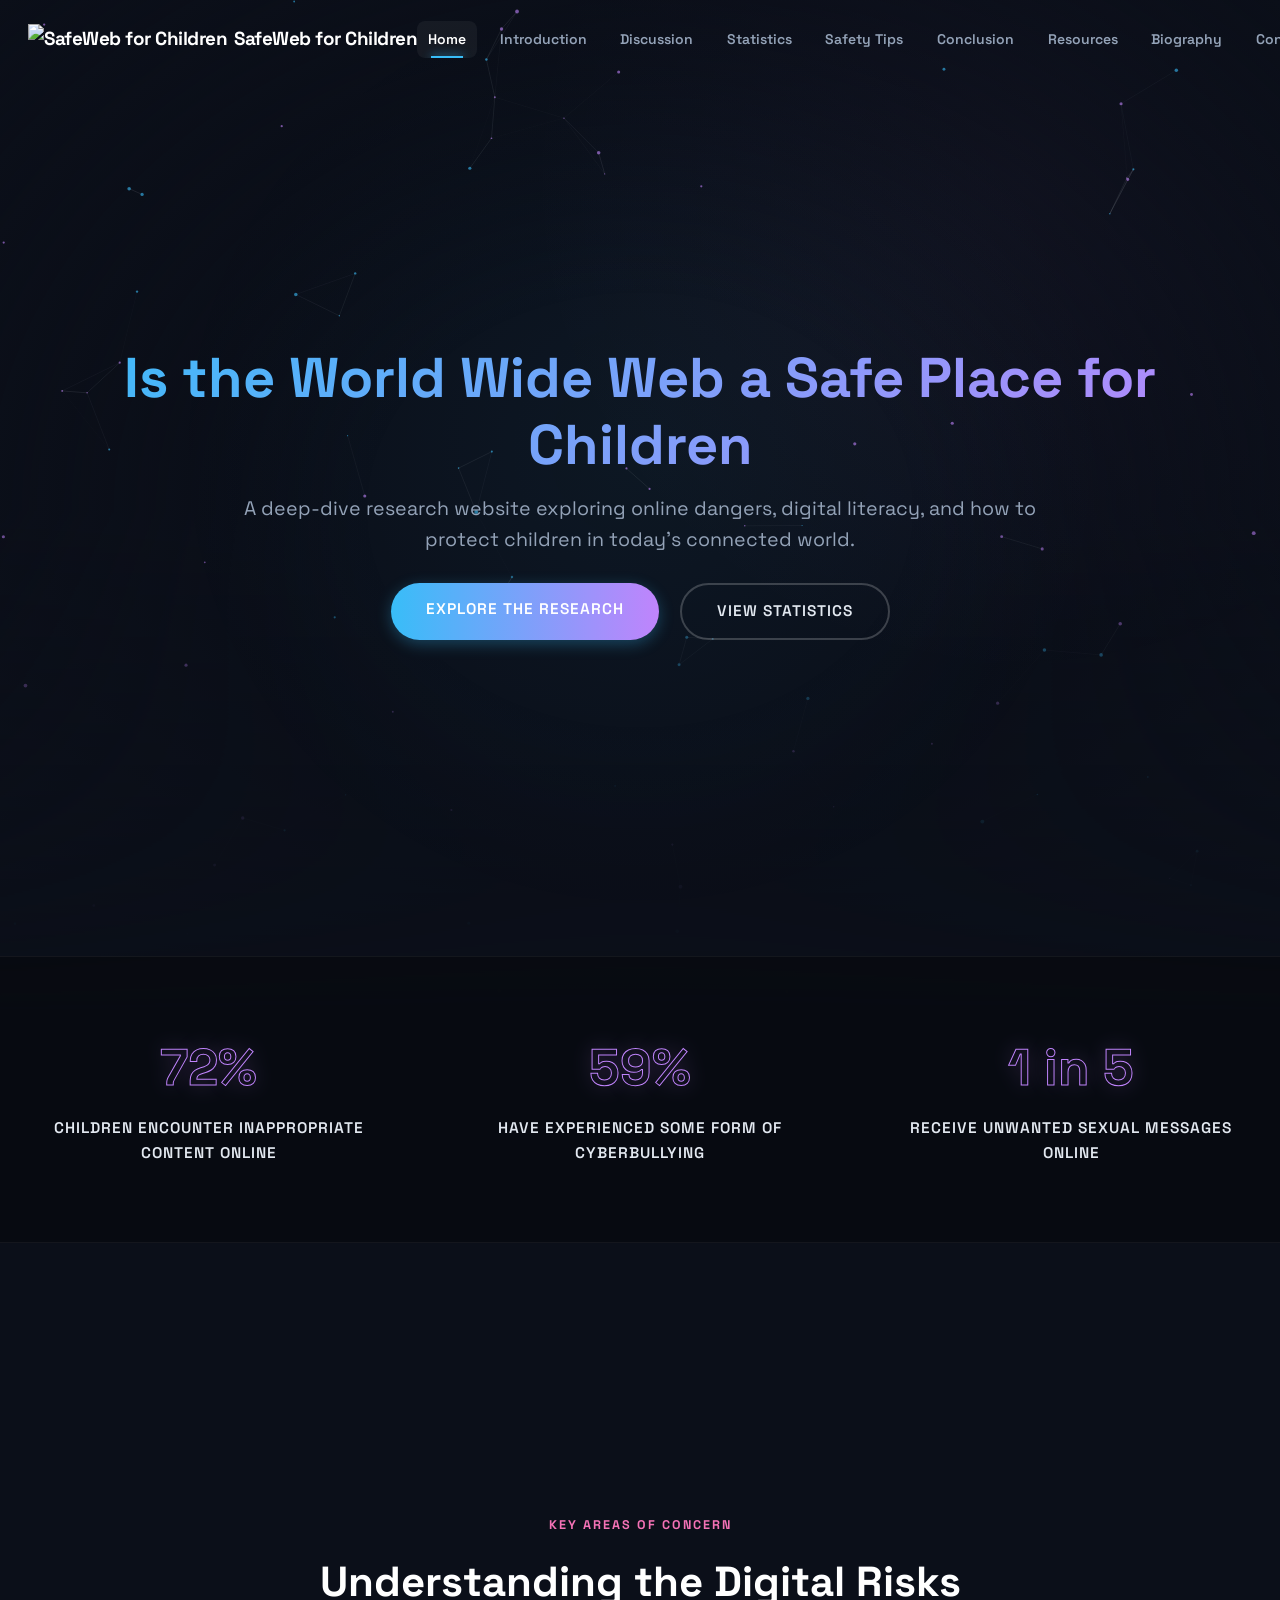
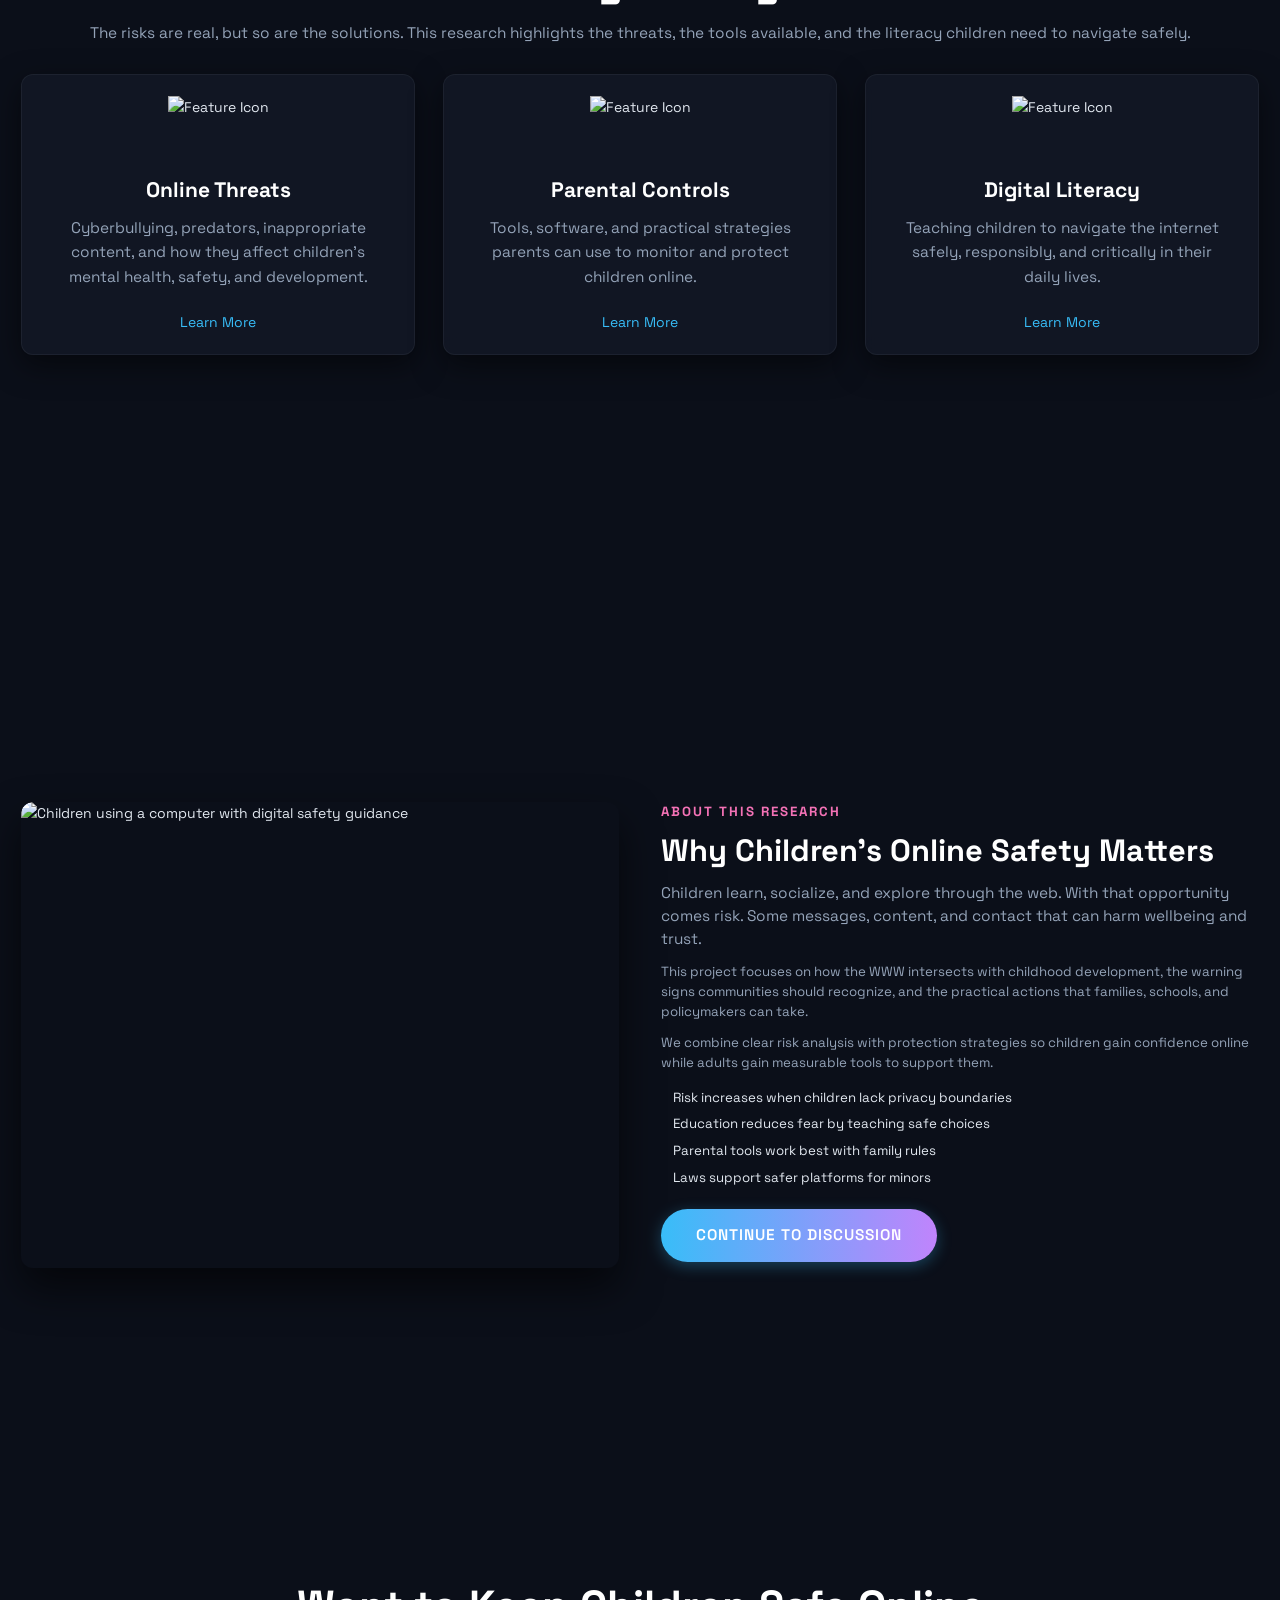
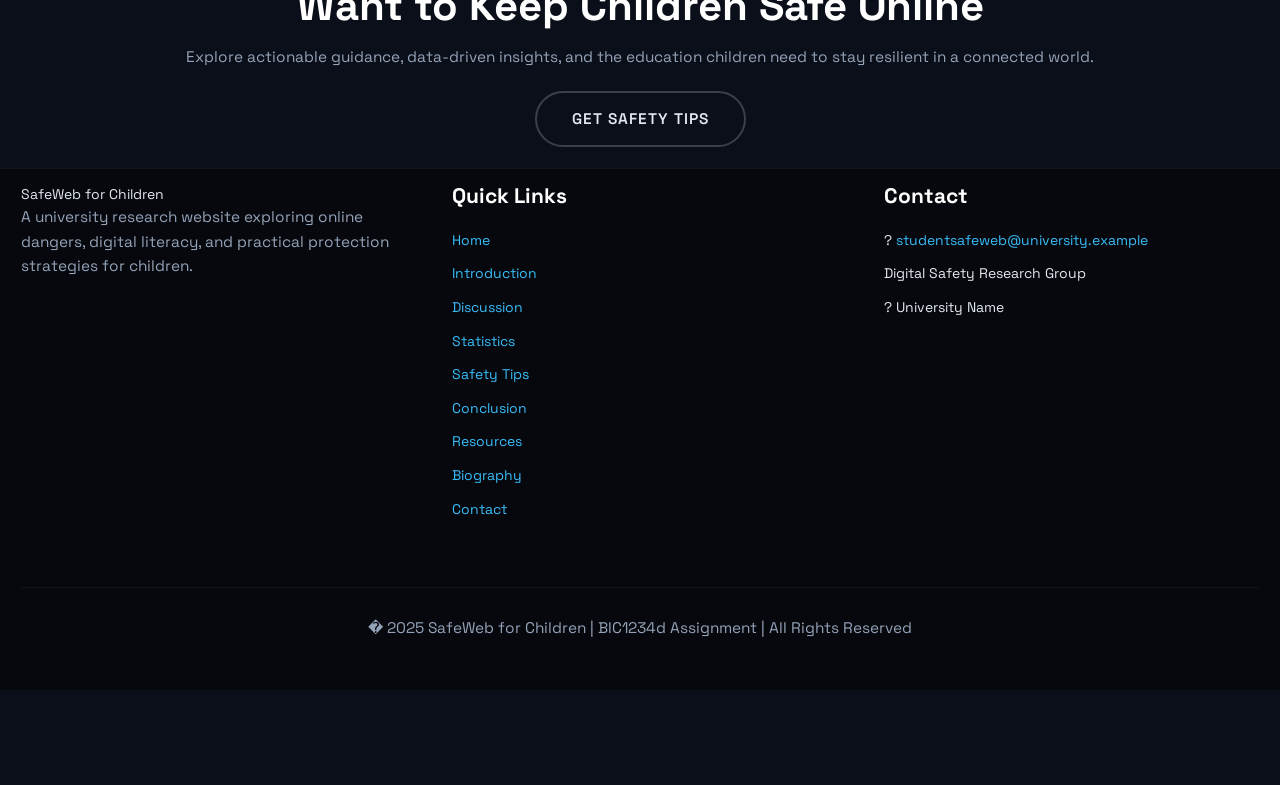
==== index.html @ 82e6d54b "SafeWeb for children progress" ====
<!doctype html>
<!-- SafeWeb for Children � Home -->
<html lang="en">
  <head>
    <meta charset="UTF-8" />
    <meta name="viewport" content="width=device-width, initial-scale=1.0" />
    <title>SafeWeb for Children | Is the WWW Safe for Children</title>
    <link rel="stylesheet" href="css/styles.css" />
  </head>
  <body>
    <!-- Header (shared across all pages) -->
    <header class="site-header">
      <div class="container header-inner">
        <a class="brand" href="index.html" aria-label="SafeWeb for Children home">
          <!-- PUT YOUR LOGOS HERE (Lines 15 and 16) -->
          <img class="logo-dark" src="images/pngs/Dark-mode-logo.png" alt="SafeWeb for Children" />
          <img class="logo-light" src="images/pngs/White-mode-logo.png" alt="SafeWeb for Children" />

          <span class="brand-text hide-for-logo">SafeWeb for Children</span>
        </a>

        <div class="nav-wrap">
          <input type="checkbox" id="nav-toggle" class="nav-toggle-input" />
          <label for="nav-toggle" class="nav-toggle-label" aria-label="Open navigation menu">
            <span class="hamburger" aria-hidden="true"></span>
          </label>

          <nav class="nav nav-menu" aria-label="Primary navigation">
            <a href="index.html" class="nav-link is-active">Home</a>
            <a href="introduction.html" class="nav-link">Introduction</a>
            <a href="discussion.html" class="nav-link">Discussion</a>
            <a href="statistics.html" class="nav-link">Statistics</a>
            <a href="safety-tips.html" class="nav-link">Safety Tips</a>
            <a href="conclusion.html" class="nav-link">Conclusion</a>
            <a href="resources.html" class="nav-link">Resources</a>
            <a href="biography.html" class="nav-link">Biography</a>
            <a href="contact.html" class="nav-link">Contact</a>
          </nav>
        </div>
      </div>
    </header>

    <main id="main" class="page-main page-main--no-pad" style="padding-top:0;">
      <!-- Hero -->
      <section class="hero scroll-page" aria-labelledby="hero-title">
        <div class="hero-shape" aria-hidden="true"></div>

        <div class="container hero-grid">
          <div class="hero-content">
            <h1 id="hero-title">Is the World Wide Web a Safe Place for Children</h1>
            <p class="hero-subtitle">
              A deep-dive research website exploring online dangers, digital literacy, and how to protect children in today's
              connected world.
            </p>

            <div class="hero-actions" role="group" aria-label="Primary actions">
              <a class="btn btn--primary btn--pulse" href="introduction.html">Explore the Research </a>
              <a class="btn btn--secondary" href="statistics.html">View Statistics</a>
            </div>
          </div>
        </div>
      </section>



      <!-- Stats Bar (Between 1 and 2) -->
        <div class="stats-bar" style="padding:5rem 0 4rem 0; margin: 4rem 0 3rem 0;" aria-label="Key online safety statistics">
        <div class="container">
          <div class="stats-row" style="gap: 4rem;">
            <div class="stat">
              <div class="stat-number">72%</div>
              <p class="stat-label">Children encounter inappropriate content online</p>
            </div>
            <div class="stat">
              <div class="stat-number">59%</div>
              <p class="stat-label">Have experienced some form of cyberbullying</p>
            </div>
            <div class="stat">
              <div class="stat-number">1 in 5</div>
              <p class="stat-label">Receive unwanted sexual messages online</p>
            </div>
          </div>
        </div>
      </div>
<!-- Scroll Page 2 -->
  <section class="scroll-page section section--white" >
  <!-- Feature Cards -->
      <div aria-labelledby="features-heading">
        <div class="container">
          <div class="section-heading">
            <p class="overline">KEY AREAS OF CONCERN</p>
            <h2 id="features-heading">Understanding the Digital Risks</h2>
            <p class="lead">
              The risks are real, but so are the solutions. This research highlights the threats, the tools available, and the
              literacy children need to navigate safely.
            </p>
          </div>

          <div class="grid-3">
            <article class="card card--accent" aria-label="Online Threats card">
              <div class="custom-feature-icon">
              <!-- PUT YOUR CUSTOM FEATURE ICON HERE -->
              <img class="feature-img-dark" src="images/pngs/unnamed (49)-Photoroom.png" alt="Feature Icon" />
              <img class="feature-img-light" src="images/pngs/unnamed (50)-Photoroom.png" alt="Feature Icon" />
            </div>
              <h3>Online Threats</h3>
              <p>
                Cyberbullying, predators, inappropriate content, and how they affect children's mental health, safety, and
                development.
              </p>
              <a class="feature-card-link" href="discussion.html#dangers">Learn More </a>
            </article>

            <article class="card card--accent" aria-label="Parental Controls card">
              <div class="custom-feature-icon">
              <!-- PUT YOUR CUSTOM FEATURE ICON HERE -->
              <img class="feature-img-dark" src="images\pngs\unnamed (51)-Photoroom.png" alt="Feature Icon" />
              <img class="feature-img-light" src="images/pngs/unnamed (52)-Photoroom.png" alt="Feature Icon" />
            </div>
              <h3>Parental Controls</h3>
              <p>Tools, software, and practical strategies parents can use to monitor and protect children online.</p>
              <a class="feature-card-link" href="discussion.html#parental-tools">Learn More </a>
            </article>

            <article class="card card--accent" aria-label="Digital Literacy card">
              <div class="custom-feature-icon">
              <!-- PUT YOUR CUSTOM FEATURE ICON HERE -->
              <img class="feature-img-dark" src="images/pngs/unnamed (53)-Photoroom.png" alt="Feature Icon" />
              <img class="feature-img-light" src="images/pngs/unnamed (54)-Photoroom.png" alt="Feature Icon" />
            </div>
              <h3>Digital Literacy</h3>
              <p>Teaching children to navigate the internet safely, responsibly, and critically in their daily lives.</p>
              <a class="feature-card-link" href="safety-tips.html#children-tips">Learn More </a>
            </article>
          </div>
        </div>
      </div>
</section>

      <!-- About This Research -->
      <section class="scroll-page section section--alt" aria-labelledby="about-heading">
        <div class="container">
          <div class="grid-2">
            <figure class="about-figure">
              <img src="images/unnamed (55).jpg" alt="Children using a computer with digital safety guidance" />
            </figure>

            <div class="stack">
              <p class="overline">ABOUT THIS RESEARCH</p>
              <h2 id="about-heading">Why Children's Online Safety Matters</h2>
              <p class="lead">
                Children learn, socialize, and explore through the web. With that opportunity comes risk. Some messages, content, and
                contact that can harm wellbeing and trust.
              </p>
              <p>
                This project focuses on how the WWW intersects with childhood development, the warning signs communities should
                recognize, and the practical actions that families, schools, and policymakers can take.
              </p>
              <p>
                We combine clear risk analysis with protection strategies so children gain confidence online while adults gain
                measurable tools to support them.
              </p>

              <ul class="checklist" aria-label="Key research points">
                <li><span class="check" aria-hidden="true"></span>Risk increases when children lack privacy boundaries</li>
                <li><span class="check" aria-hidden="true"></span>Education reduces fear by teaching safe choices</li>
                <li><span class="check" aria-hidden="true"></span>Parental tools work best with family rules</li>
                <li><span class="check" aria-hidden="true"></span>Laws support safer platforms for minors</li>
              </ul>

              <a class="btn btn--primary" href="discussion.html">Continue to Discussion </a>
            </div>
          </div>
        </div>
      </section>



    <!-- Scroll Page 4 -->
  <section class="scroll-page scroll-page--footer" >
  <!-- CTA Banner -->
        <div class="cta-banner" style="border:none; margin-bottom: 0; padding: 0 0 1rem 0; background:none;" aria-label="Call to action">
        <div class="container">
          <h2>Want to Keep Children Safe Online</h2>
          <p class="lead">
            Explore actionable guidance, data-driven insights, and the education children need to stay resilient in a connected
            world.
          </p>
          <div class="cta-actions">
            <a class="btn btn--secondary" href="safety-tips.html">Get Safety Tips </a>
          </div>
        </div>
      </div>

<!-- Footer (shared across all pages) -->
    <footer class="site-footer" style="margin-top: 0; width:100%; padding: 1rem 0 2rem;">
      <div class="container footer-inner">
        <div class="footer-grid">
          <div class="footer-col">
            <div class="footer-brand">
              <span class="footer-brand-name">SafeWeb for Children</span>
            </div>
            <p class="footer-desc">
              A university research website exploring online dangers, digital literacy, and practical protection strategies for
              children.
            </p>
          </div>

          <div class="footer-col">
            <h3 class="footer-heading">Quick Links</h3>
            <ul class="footer-links">
              <li><a href="index.html">Home</a></li>
              <li><a href="introduction.html">Introduction</a></li>
              <li><a href="discussion.html">Discussion</a></li>
              <li><a href="statistics.html">Statistics</a></li>
              <li><a href="safety-tips.html">Safety Tips</a></li>
              <li><a href="conclusion.html">Conclusion</a></li>
              <li><a href="resources.html">Resources</a></li>
              <li><a href="biography.html">Biography</a></li>
              <li><a href="contact.html">Contact</a></li>
            </ul>
          </div>

          <div class="footer-col">
            <h3 class="footer-heading">Contact</h3>
            <ul class="footer-contact">
              <li>
                <span class="footer-icon" aria-hidden="true">?</span>
                <a href="mailto:studentsafeweb@university.example">studentsafeweb@university.example</a>
              </li>
              <li>
                <span class="footer-icon" aria-hidden="true"></span>
                <span>Digital Safety Research Group</span>
              </li>
              <li>
                <span class="footer-icon" aria-hidden="true">?</span>
                <span>University Name</span>
              </li>
            </ul>
          </div>
        </div>

        <div class="footer-divider"></div>
        <div class="footer-meta">
          <p>� 2025 SafeWeb for Children | BIC1234d Assignment | All Rights Reserved</p>
        </div>
      </div>
    </footer>
</section>
</main>
  <script src="js/scripts.js"></script>
  </body>
</html>
---- css/styles.css ----
﻿/* I am starting off with some CSS variables to keep my colors and settings consistent throughout the site. 
   I decided to go with a deep, dark theme paired with neon accents because it makes the site feel modern, cool, and a bit techy. */
@import url('https://fonts.googleapis.com/css2?family=Space+Grotesk:wght@300;400;600;700&display=swap');

:root {
  /* My core color palette - going for that sleek dark mode vibe */
  --bg-dark: #0b0f19;
  --bg-card: rgba(20, 26, 40, 0.7);
  --text-main: #e2e8f0;
  --text-muted: #94a3b8;
  
  /* My neon accents to make important things pop out */
  --accent-blue: #38bdf8;
  --accent-purple: #c084fc;
  --accent-pink: #f472b6;
  
  /* Setting up my typography. Space Grotesk looks really futuristic! */
  --font-main: 'Space Grotesk', sans-serif;
  
  /* Spacing and sizing - I'm increasing the max-width to make the website wider and eliminate large gaps on the sides */
  --max-width: 1400px; /* Expanding the layout to make it wider */
  --radius: 12px;
  --transition: 0.4s cubic-bezier(0.16, 1, 0.3, 1);
}

/* My Light Mode Theme Variable Overrides! I'm making it a soothing grey-white without changing the cool gradients */
[data-theme="light"] {
  --bg-dark: #f1f5f9;
  --bg-card: rgba(255, 255, 255, 0.7);
  --text-main: #0f172a;
  --text-muted: #475569;
}
[data-theme="light"] h1, [data-theme="light"] h2, [data-theme="light"] h3, [data-theme="light"] h4 { color: #1e293b; }
[data-theme="light"] h1 { -webkit-text-fill-color: transparent; } /* Keep gradient text! */
[data-theme="light"] .stat-number { color: transparent; -webkit-text-stroke: 2px var(--accent-purple); text-shadow: none; }
[data-theme="light"] .stats-bar { background: rgba(0,0,0,0.05); border-color: rgba(0,0,0,0.1); }
[data-theme="light"] .site-header.scrolled { background: rgba(241, 245, 249, 0.85); border-color: rgba(0,0,0,0.1); }
[data-theme="light"] .card, [data-theme="light"] .content-card, [data-theme="light"] .tips-card { border-color: rgba(0,0,0,0.1); box-shadow: 0 10px 30px rgba(0,0,0,0.1); }
[data-theme="light"] .nav-link { color: var(--text-muted); }
[data-theme="light"] .nav-link:hover, [data-theme="light"] .nav-link.is-active { color: var(--accent-blue); background: rgba(0,0,0,0.05); }
[data-theme="light"] .site-footer { background: #e2e8f0; border-top: 1px solid rgba(0,0,0,0.1); }
[data-theme="light"] .footer-heading { color: #1e293b; }

/* My custom logos for Light & Dark mode */
.logo-dark { display: block; max-height: 50px; width: auto; object-fit: contain; } /* Adjusted to be slightly smaller than the massive version but still easy to read! */
.logo-light { display: none; max-height: 50px; width: auto; object-fit: contain; }

[data-theme="light"] .logo-dark { display: none !important; }
[data-theme="light"] .logo-light { display: block !important; }
[data-theme="light"] .brand-text, [data-theme="light"] .brand-shield { color: var(--text-main); } /* Ensure text is visible if they don't use logos */

/* Resetting default margins so I have full control over the layout */
*, *::before, *::after {
  box-sizing: border-box;
  margin: 0;
  padding: 0;
}

html, body { overflow-x: hidden; width: 100%; max-width: 100%; margin: 0; padding: 0; } html { 
  scroll-behavior: smooth;
  font-size: 14px;
}

/* My main body styling. I want it to look like a vast, deep digital space. */
body {  width: 100%; max-width: 100%; 
  font-family: var(--font-main);
  background-color: var(--bg-dark);
  color: var(--text-main);
  line-height: 1.6;
  
  position: relative;
}

/* I'm adding a subtle glowing mesh gradient in the background to make it feel alive */
body::before {
  content: '';
  position: fixed;
  top: 0; left: 0; width: 100%; height: 100%;
  background: radial-gradient(circle at 50% 50%, rgba(56, 189, 248, 0.05), transparent 60%),
              radial-gradient(circle at 80% 20%, rgba(192, 132, 252, 0.05), transparent 40%);
  z-index: -1;
  pointer-events: none;
}

/* Typography styles to make my headers look bold and sharp */
h1, h2, h3, h4 {
  font-weight: 700;
  line-height: 1.2;
  margin-bottom: 1rem;
  color: #ffffff;
}

h1 {
  font-size: clamp(1.8rem, 5vw, 4rem);
  background: linear-gradient(135deg, var(--accent-blue), var(--accent-purple));
  -webkit-background-clip: text;
  -webkit-text-fill-color: transparent;
}

h2 { font-size: clamp(2rem, 4vw, 3rem); }
h3 { font-size: 1.5rem; }
p { margin-bottom: 1.5rem; color: var(--text-muted); font-size: 1.1rem; }

a { color: var(--accent-blue); text-decoration: none; transition: var(--transition); }
a:hover { color: var(--accent-pink); text-shadow: 0 0 10px rgba(244, 114, 182, 0.5); }

/* Layout containers. I want everything horizontally centered and not too wide. */
.container {
  width: 100%;
  max-width: var(--max-width);
  margin: 0 auto;
  padding: 0 1.5rem;
}

.page-main { padding-top: 110px; min-height: 80vh; } /* Pushed top down a bit to clear the new bigger header logo */
.section { padding: 3rem 0; position: relative; } /* Reduced section padding further to completely eliminate giant empty spacing */
.section-heading { text-align: center; margin-bottom: 2rem; } /* Keeps titles comfortably close to their content */

.grid-2 { display: grid; grid-template-columns: repeat(auto-fit, minmax(450px, 1fr)); gap: 3rem; } /* Expanded the minmax width to prefer horizontal dominant boxes */
.grid-3 { display: grid; grid-template-columns: repeat(3, 1fr); gap: 2rem; } /* Forces 3 items into one horizontal lane until mobile sizes */
.grid-4 { display: grid; grid-template-columns: repeat(auto-fit, minmax(220px, 1fr)); gap: 1.5rem; } /* Created a slick 4-column grid for things like the authors section! */

/* My custom buttons! I added a glowing gradient hover effect that I think is super cool. */
.btn {
  display: inline-block;
  padding: 1rem 2.5rem;
  border-radius: 50px;
  font-weight: 600;
  font-size: 1.1rem;
  cursor: pointer;
  transition: var(--transition);
  text-transform: uppercase;
  letter-spacing: 1px;
  border: none;
  position: relative;
  overflow: hidden;
  z-index: 1;
}

.btn--primary {
  background: linear-gradient(90deg, var(--accent-blue), var(--accent-purple));
  color: #fff;
  box-shadow: 0 4px 15px rgba(56, 189, 248, 0.3);
}

.btn--primary:hover {
  transform: translateY(-3px) scale(1.05);
  box-shadow: 0 10px 30px rgba(192, 132, 252, 0.4);
  color: #fff;
}

.btn--secondary {
  background: transparent;
  color: var(--text-main);
  border: 2px solid rgba(255,255,255,0.2);
}

.btn--secondary:hover {
  border-color: var(--accent-blue);
  color: var(--accent-blue);
  background: rgba(56, 189, 248, 0.1);
}
.btn-block { width: 100%; text-align: center; }

/* These cards use a 'glassmorphism' effect to look like frosted glass floating in space */
.card, .content-card, .tips-card {
  background: var(--bg-card);
  backdrop-filter: blur(12px);
  -webkit-backdrop-filter: blur(12px);
  border: 1px solid rgba(255, 255, 255, 0.05);
  border-radius: var(--radius);
  padding: 1.5rem 2.5rem; /* Reduced height padding, focusing on width instead! */
  transition: var(--transition);
  box-shadow: 0 10px 30px rgba(0,0,0,0.5);
  position: relative;
  display: flex; /* By setting display to flex and flex-direction to column, I can control spacing better */
  flex-direction: column;
  justify-content: flex-start; /* Ensure items start at the top */
}

/* My standard small square feature cards! I'll completely center these so the custom icons look amazing at the top-center */
.card {
  align-items: center; 
  text-align: center; 
}

/* My long, detail-heavy content cards should remain left-aligned so the text and bullet lists stay readable! */
.tips-card, .content-card {
  align-items: flex-start;
  text-align: left;
}

.card:hover {
  transform: translateY(-10px);
  border-color: rgba(56, 189, 248, 0.3);
  box-shadow: 0 20px 40px rgba(0,0,0,0.7), 0 0 20px rgba(56, 189, 248, 0.1);
}

.feature-icon {
  font-size: 3.5rem;
  margin-bottom: 1.5rem;
  display: inline-block;
  filter: drop-shadow(0 0 10px rgba(255, 255, 255, 0.2));
}

/* My custom feature images to replace the old emojis! */
.feature-img-dark { display: block; height: 60px; width: auto; margin: 0 auto 1.5rem auto; object-fit: contain; }
.feature-img-light { display: none; height: 60px; width: auto; margin: 0 auto 1.5rem auto; object-fit: contain; }
[data-theme="light"] .feature-img-dark { display: none !important; }
[data-theme="light"] .feature-img-light { display: block !important; }

/* My sleek, sticky navigation header. I added a blur effect to the background when scrolling. */
.site-header {
  position: fixed;
  top: 0; left: 0; right: 0;
  height: 80px; /* Reduced header height a bit to fit the perfectly sized logo */
  display: flex;
  align-items: center;
  z-index: 1000;
  transition: var(--transition);
  border-bottom: 1px solid transparent;
}
.site-header.scrolled {
  background: rgba(11, 15, 25, 0.85);
  backdrop-filter: blur(16px);
  border-bottom: 1px solid rgba(255,255,255,0.05);
  height: 60px; /* Shrinks cleanly when you scroll */
}

.header-inner { display: flex; justify-content: space-between; align-items: center; width:100%; max-width:var(--max-width); margin:0 auto; padding:0 2rem;}

.brand {
  display: flex; align-items: center; gap: 0.5rem;
  font-size: 1.5rem; font-weight: 700; color: #fff;
  letter-spacing: -0.5px;
  white-space: nowrap;
}

.nav-menu { display: flex; gap: 1.25rem; flex-wrap: nowrap; justify-content: flex-end; align-items: center; overflow: hidden; /* I'm making sure these items don't wrap to the next line and fit nicely */ }
.nav-link {
  color: var(--text-muted);
  font-weight: 600;
  padding: 0.6rem 1.2rem; font-size: 1.15rem;
  border-radius: 8px;
  position: relative;
  white-space: nowrap; /* Keep my "Safety Tips" text on one single line! */
}
.nav-link:hover, .nav-link.is-active {
  color: #fff;
  background: rgba(255,255,255,0.05);
}
.nav-link.is-active::after {
  content: ''; position: absolute; bottom: 0; left: 1rem; right: 1rem;
  height: 2px; background: var(--accent-blue);
  box-shadow: 0 0 10px var(--accent-blue);
}

/* Full screen pages for homepage! */
.scroll-page {
  min-height: 100vh;
  display: flex;
  flex-direction: column;
  justify-content: center;
  align-items: center;
  width: 100%;
}
.scroll-page--footer { justify-content: center; gap: 0; } /* Centers the CTA and Footer together as a single unified page */

/* Fixing checklist spacing */
ul.checklist {
  list-style: none; /* Hide default bullets */
  margin: 1.5rem 0 3.5rem 0; /* Huge gap below the checklist before the button! */
  padding: 0;
}
ul.checklist li { margin-bottom: 0.8rem; font-size: 1.1rem; }
.check { color: var(--accent-pink); font-weight: bold; margin-right: 12px; }

/* The hero section. I want it to be massive and immersive. */
.hero {
  padding: 9rem 0 3rem; /* Tightened up the top and bottom padding slightly so the huge gaps are eliminated! */
  text-align: center;
  position: relative;
}

.hero-subtitle {
  font-size: 1.4rem;
  max-width: 800px;
  margin: 0 auto 2rem; /* Reduced subtitle bottom margin */
}

.hero-actions { display: flex; justify-content: center; flex-wrap: wrap; gap: 1.5rem; }

/* The stat bar. I stylized the numbers to look like glowing HUD displays. */
.stats-bar {
  background: rgba(0,0,0,0.3);
  border-top: 1px solid rgba(255,255,255,0.05);
  border-bottom: 1px solid rgba(255,255,255,0.05);
  padding: 4rem 0;
  margin-top: 2rem;
}

.stats-row { display: flex; justify-content: space-between; flex-wrap: wrap; gap: 1rem; }
.stat { flex: 1 1 0; text-align: center; display: flex; flex-direction: column; align-items: center; } /* Centering the text right at the top so it doesn't look messy */
.stat-number {
  font-size: clamp(2rem, 4vw, 4rem); /* Added clamp so it scales fluidly when zooming or resizing */
  font-weight: 700;
  color: transparent;
  -webkit-text-stroke: 1px var(--accent-purple);
  margin-bottom: 0.5rem;
  text-shadow: 0 0 20px rgba(192, 132, 252, 0.2);
}
.stat-label { font-size: 1.1rem; color: var(--text-main); font-weight: 600; text-transform: uppercase; letter-spacing: 1px; }

/* Images. I added rounded corners and a nice shadow to seamlessly blend them. */
.about-figure {
  border-radius: var(--radius);
  overflow: hidden;
  box-shadow: 0 20px 40px rgba(0,0,0,0.6);
  position: relative;
  height: 100%;
}
.about-figure img {
  width: 100%;
  height: 100%;
  object-fit: cover;
  transition: transform 0.7s ease;
}
.about-figure:hover img { transform: scale(1.05); }

/* Beautiful dark-themed forms for my contact page */
.field { margin-bottom: 1.1rem; }
.field label { display: block; margin-bottom: 0.3rem; color: var(--text-main); font-weight: 600; }
.field input, .field textarea {
  width: 100%;
  padding: 0.9rem 1.2rem;
  background: rgba(0,0,0,0.2);
  border: 1px solid rgba(255,255,255,0.1);
  border-radius: 8px;
  color: white;
  font-family: var(--font-main);
  font-size: 1rem;
  transition: var(--transition);
}
.field input:focus, .field textarea:focus {
  outline: none;
  border-color: var(--accent-blue);
  box-shadow: 0 0 15px rgba(56, 189, 248, 0.2);
  background: rgba(0,0,0,0.4);
}

/* My Tables for formatting the Data */
table { width: 100%; border-collapse: collapse; margin: 2rem 0; }
th, td { padding: 1.2rem; border-bottom: 1px solid rgba(255,255,255,0.05); text-align: left; }
th { color: var(--accent-blue); font-weight: 700; text-transform: uppercase; letter-spacing: 1px; }
tr:hover { background: rgba(56, 189, 248, 0.05); }

/* Overline tags for section focus */
.overline { color: var(--accent-pink); font-weight: 700; letter-spacing: 2px; text-transform: uppercase; font-size: 0.9rem; }
.overline--danger { color: var(--accent-blue); } /* I decided blue looks cooler than danger red in this techy layout */

/* Utility list */
ul { list-style-position: inside; }

/* Footer. Kept it minimal but slick. */
.site-footer {
  background: #06080d;
  padding: 5rem 0 2rem;
  border-top: 1px solid rgba(255,255,255,0.05);
  margin-top: 5rem;
}
.footer-grid { display: grid; grid-template-columns: repeat(auto-fit, minmax(200px, 1fr)); gap: 4rem; margin-bottom: 4rem; }
.footer-heading { color: white; margin-bottom: 1.5rem; }
.footer-links li, .footer-contact li { margin-bottom: 0.8rem; list-style: none;}
.footer-divider { height: 1px; background: rgba(255,255,255,0.05); margin-bottom: 2rem; }
.footer-meta { text-align: center; color: var(--text-muted); font-size: 0.9rem; }

/* Let's configure a custom scrollbar because the default one is ugly! */
::-webkit-scrollbar { width: 8px; }
::-webkit-scrollbar-track { background: var(--bg-dark); }
::-webkit-scrollbar-thumb { background: rgba(255,255,255,0.2); border-radius: 4px; }
::-webkit-scrollbar-thumb:hover { background: var(--accent-purple); }

/* Animation classes for my Javascript scroll observer */
.reveal {
  opacity: 0;
  transform: translateY(40px);
  transition: all 0.8s cubic-bezier(0.16, 1, 0.3, 1);
}
.reveal.active {
  opacity: 1;
  transform: translateY(0);
}

/* Call to action banners */
.cta-banner {
    padding: 6rem 0;
    text-align: center;
    background: linear-gradient(180deg, rgba(192, 132, 252, 0.1), transparent);
    border-top: 1px solid rgba(192, 132, 252, 0.2);
}

/* Sizing my biography and contact pages so they fit cleanly on one screen without scrolling */
.profile-card { padding: 1.5rem; text-align: center; } /* Removing max-width so it flexibly fits my new grid-4! */
.profile-photo { width: 100px; height: 100px; border-radius: 50%; object-fit: cover; margin: 0 auto 1rem; display: block; border: 3px solid var(--accent-blue); } /* Made photo slightly smaller to fit 4 on screen! */
.profile-card p { font-size: 0.9rem; margin-bottom: 0.5rem; }
.profile-card h2 { font-size: 1.2rem; }
.form-card { max-width: 100%; width: 1000px; margin: 0 auto; padding: 2rem; align-items: stretch; text-align: left; } /* Overriding .card defaults so form fields reach full width properly */

/* Mobile adjustments so everything looks perfect on phones */
.nav-toggle-input, .nav-toggle-label { display: none; }
@media (max-width: 1150px) {
  .hero { padding: 6rem 0 2rem; } .page-main { padding-top: 90px; }
  .stats-row { flex-direction: column; text-align: center; }
  .grid-2 { grid-template-columns: 1fr; }
  .grid-3 { grid-template-columns: 1fr; } /* Ensuring my grids collapse to a single column on small screens */
  .grid-4 { grid-template-columns: repeat(auto-fit, minmax(180px, 1fr)); } /* 4-grid collapses smoothly too! */
  
  .nav-toggle-label {
    display: block;
    font-size: 2rem;
    cursor: pointer;
    color: white;
  }
  .nav-menu {
    display: none;
    position: absolute;
    top: 80px; left: 0; right: 0; /* Updated to match new header size! */
    background: var(--bg-card);
    backdrop-filter: blur(15px);
    flex-direction: column;
    padding: 2rem;
    text-align: center;
  }
  .nav-toggle-input:checked ~ .nav-menu {
    display: flex;
  }
}


.danger-grid { display: flex; flex-wrap: wrap; justify-content: center; gap: 2rem; }
.danger-grid > * { flex: 1 1 min(100%, 400px); max-width: 550px; box-sizing: border-box; }
.card--left-emoji { display: flex; align-items: flex-start; text-align: left; gap: 1rem; }
.card--danger-left { flex-direction: row; justify-content: flex-start; }

 . h i d e - f o r - l o g o   {   d i s p l a y :   n o n e ;   } 
 
 
 

 [ d a t a - t h e m e = ' l i g h t ' ]   . n a v - t o g g l e - l a b e l   {   c o l o r :   v a r ( - - t e x t - m a i n ) ;   } 
 
 
 

 . t a b l e - r e s p o n s i v e   {   w i d t h :   1 0 0 % ;   o v e r f l o w - x :   a u t o ;   - w e b k i t - o v e r f l o w - s c r o l l i n g :   t o u c h ;   } 
 
 
 

 i m g   {   m a x - w i d t h :   1 0 0 % ;   h e i g h t :   a u t o ;   } 
 
 
 
 . c o n t a i n e r   {   m a x - w i d t h :   1 2 0 0 p x ;   w i d t h :   1 0 0 % ;   m a r g i n :   0   a u t o ;   p a d d i n g :   0   1 r e m ;   o v e r f l o w - x :   h i d d e n ;   } 
 
 
 

 h t m l ,   b o d y   {   o v e r f l o w - x :   h i d d e n ;   p o s i t i o n :   r e l a t i v e ;   } 
 
 
 

.nav-wrap { min-width: 0; flex: 1 1 auto; display: flex; justify-content: flex-end; align-items: center; }

.nav-menu { max-width: 100%; }





.header-inner .btn { flex-shrink: 0; }

.header-inner .brand { flex-shrink: 0; }


@media (max-width: 1450px) { .nav-link { font-size: 1rem; padding: 0.5rem 0.8rem !important; } .brand { font-size: 1.35rem !important; } .nav-menu { gap: 0.8rem !important; } }



/* Injecting dynamic behavior settings for hero-shape canvas */
.hero-shape { 
  position: absolute; top: 0; left: 0; right: 0; bottom: -120px; z-index: -1; pointer-events: none; overflow: hidden; 
  background: radial-gradient(ellipse at center, rgba(0,0,0,0) 30%, var(--bg-dark) 100%);
  -webkit-mask-image: linear-gradient(to bottom, black 0%, black 50%, transparent 100%);
  mask-image: linear-gradient(to bottom, black 0%, black 50%, transparent 100%);
}

/* Compacting the About This Research section to fit completely within screen viewport at 100% zoom */
.stack h2 { font-size: 2.2rem; margin-bottom: 0.8rem; }
.stack .lead { font-size: 1.1rem; margin-bottom: 0.8rem; }
.stack p { font-size: 0.95rem; margin-bottom: 0.8rem; line-height: 1.5; }
.stack ul.checklist { margin: 1rem 0 1.5rem 0; }
.stack ul.checklist li { font-size: 0.95rem; margin-bottom: 0.4rem; }
.section--alt { padding: 3rem 0; }
.about-figure { max-height: 480px; display: flex; align-items: center; justify-content: center; } 
.about-figure img { object-fit: cover; max-height: 100%; border-radius: var(--radius); }


/* ========================================================= */
/* ELITE DAY/NIGHT SLIDEBAR (Production Ready)               */
/* ========================================================= */

.elite-slidebar {
  display: inline-flex;
  align-items: center;
  cursor: pointer;
  border-radius: 40px;
  outline: none;
  -webkit-tap-highlight-color: transparent;
  transform: translateZ(0);
}

.elite-slidebar input {
  display: none;
}

.elite-slidebar:focus-visible .slidebar-track {
  box-shadow: 
    inset 0 3px 8px rgba(0,0,0,0.6), 
    inset 0 -2px 4px rgba(255,255,255,0.1),
    0 0 0 3px var(--accent-blue);
}

/* Core Track Structure */
.slidebar-track {
  width: 90px;
  height: 40px;
  border-radius: 40px;
  position: relative;
  /* Left is warm daybreak, Right is rich midnight */
  background: linear-gradient(to right, #ffb347 0%, #ff7b54 30%, #2b5876 70%, #4e4376 100%);
  box-shadow: 
    inset 0 3px 8px rgba(0,0,0,0.6), 
    inset 0 -1px 3px rgba(255,255,255,0.15),
    0 1px 1px rgba(255,255,255,0.05);
  border: 1px solid rgba(255,255,255,0.08);
  overflow: hidden;
  display: flex;
  align-items: center;
}

/* Recessed Placeholders */
.icon-placeholder {
  position: absolute;
  width: 34px;
  height: 34px;
  border-radius: 50%;
  top: 2px;
  z-index: 1;
  display: flex;
  justify-content: center;
  align-items: center;
  box-shadow: 
    inset 0 3px 5px rgba(0,0,0,0.4),
    0 1px 1px rgba(255,255,255,0.1);
  background: rgba(0,0,0,0.25);
  transition: opacity 0.5s ease;
}

.moon-placeholder-target {
  left: 3px;
}

.sun-placeholder-target {
  right: 3px;
}

.injected-icon {
  width: 18px;
  height: 18px;
  object-fit: contain;
  opacity: 0.8;
  filter: drop-shadow(0 1px 1px rgba(0,0,0,0.8));
  transition: opacity 0.5s ease, transform 0.5s cubic-bezier(0.4, 0, 0.2, 1);
}

/* Intelligent fade for active icon when sliding */
.elite-slidebar input:checked ~ .slidebar-track .moon-placeholder-target .injected-icon {
  opacity: 0.3;
  transform: scale(0.9);
}
.elite-slidebar input:not(:checked) ~ .slidebar-track .sun-placeholder-target .injected-icon {
  opacity: 0.3;
  transform: scale(0.9);
}

/* The Sliding Thumb (Premium Metal) */
.slidebar-thumb {
  position: absolute;
  top: 4px;
  left: 4px;
  width: 30px;
  height: 30px;
  border-radius: 50%;
  z-index: 10;
  background: radial-gradient(circle at 50% 10%, #ffffff 0%, #e5e5e5 40%, #c4c4c4 100%);
  box-shadow: 
    0 4px 8px rgba(0,0,0,0.5),           
    -2px 0 5px rgba(0,0,0,0.3),          
    inset 0 2px 2px rgba(255,255,255,1), 
    inset 0 -2px 3px rgba(0,0,0,0.2),    
    inset 0 0 1px 1px rgba(255,255,255,0.7);
  transition: transform 0.65s cubic-bezier(0.85, 0.05, 0.15, 1.05), box-shadow 0.65s;
  border: 1px solid rgba(0,0,0,0.1);
}

.thumb-highlight {
  position: absolute;
  inset: 2px;
  border-radius: 50%;
  background: linear-gradient(135deg, rgba(255,255,255,0.8) 0%, rgba(255,255,255,0) 50%, rgba(0,0,0,0.05) 100%);
  pointer-events: none;
}

.thumb-highlight::after {
  content: '';
  position: absolute;
  top: 50%; left: 50%;
  transform: translate(-50%, -50%);
  width: 8px; height: 8px;
  border-radius: 50%;
  background: radial-gradient(circle at 30% 30%, #e6e6e6, #a3a3a3);
  box-shadow: inset 0 1.5px 2px rgba(0,0,0,0.4), 0 1px 1px rgba(255,255,255,0.8);
}

/* Exact positional math: Track(90) - PaddingRight(4) - Thumb(30) = 56 right pos.
   Thumb starts left(4), so translate needs to be 52px */
.elite-slidebar input:checked ~ .slidebar-track .slidebar-thumb {
  transform: translateX(52px);
  background: radial-gradient(circle at 50% 10%, #ffffff 0%, #fdf5e6 40%, #dcd1c4 100%);
  box-shadow: 
    0 4px 8px rgba(0,0,0,0.4),           
    2px 0 5px rgba(0,0,0,0.3),          
    inset 0 2px 2px rgba(255,255,255,1), 
    inset 0 -2px 3px rgba(0,0,0,0.1),    
    inset 0 0 1px 1px rgba(255,255,255,0.8);
}

/* ========================================================= */
/* MODERN SLIDEBAR (ICONS INSIDE THUMB)                      */
/* ========================================================= */

.modern-theme-slider {
  display: inline-flex;
  align-items: center;
  cursor: pointer;
  border-radius: 40px;
  outline: none;
  -webkit-tap-highlight-color: transparent;
  transform: translateZ(0);
}

.modern-theme-slider input {
  display: none;
}

.modern-theme-slider:focus-visible .slider-track {
  box-shadow: 
    inset 0 2px 5px rgba(0,0,0,0.5), 
    0 0 0 3px var(--accent-blue);
}

/* Try to keep it box-sizing predictable */
.slider-track {
  box-sizing: border-box;
  width: 52px;
  height: 28px;
  border-radius: 28px;
  position: relative;
  background: rgba(20, 26, 40, 0.9); /* Deep dark background */
  border: 1px solid rgba(255,255,255,0.08);
  box-shadow: inset 0 2px 6px rgba(0,0,0,0.4);
  transition: background 0.5s ease, border-color 0.5s ease;
  display: flex;
  align-items: center;
}

/* Light mode track variation */
[data-theme="light"] .slider-track {
  background: rgba(0,0,0,0.06);
  border-color: rgba(0,0,0,0.1);
  box-shadow: inset 0 2px 6px rgba(0,0,0,0.1);
}

/* The Sliding Thumb */
.slider-thumb {
  position: absolute;
  top: 1px;
  left: 1px;
  width: 24px;
  height: 24px;
  border-radius: 50%;
  background: white;
  box-shadow: 
    0 2px 5px rgba(0,0,0,0.3),
    inset 0 -2px 4px rgba(0,0,0,0.1);
  transition: transform 0.6s cubic-bezier(0.34, 1.56, 0.64, 1); /* Beautiful springy bounce */
  display: flex;
  justify-content: center;
  align-items: center;
  overflow: hidden;
}

/* When Checked (Light Mode) -> Slide Right */
/* Track Width (52) - Left padding (3) - Thumb width (22) - Right padding (3) = 24px transform distance */
.modern-theme-slider input:checked ~ .slider-track .slider-thumb {
  transform: translateX(24px);
}

/* Icons inside the thumb */
.thumb-icon {
  position: absolute;
  width: 14px;
  height: 14px;
  object-fit: contain;
  transition: opacity 0.4s ease, transform 0.6s cubic-bezier(0.34, 1.56, 0.64, 1);
}

/* Default state: Dark mode active, showing moon */
.moon-icon {
  opacity: 1;
  transform: rotate(0deg) scale(1);
}
.sun-icon {
  opacity: 0;
  transform: rotate(-90deg) scale(0.5);
}

/* Swapping state: Light mode active, showing sun */
.modern-theme-slider input:checked ~ .slider-track .slider-thumb .moon-icon {
  opacity: 0;
  transform: rotate(90deg) scale(0.5);
}
.modern-theme-slider input:checked ~ .slider-track .slider-thumb .sun-icon {
  opacity: 1;
  transform: rotate(0deg) scale(1);
}


/* ========================================================= */
/* INTERACTIVE STAR RATING                                   */
/* ========================================================= */

.star-rating {
  display: inline-flex;
  flex-direction: row-reverse;
  justify-content: flex-end;
}

.star-rating input {
  display: none;
}

.star-rating label {
  cursor: pointer;
  font-size: 2.5rem;
  color: rgba(255,255,255,0.2); /* Base gray/translucent for dark mode */
  margin-right: 0.2rem;
  transition: color 0.2s ease, transform 0.2s ease;
}

.star-rating label::before {
  content: '★';
}

[data-theme="light"] .star-rating label {
  color: #cbd5e1; /* Lighter base for light mode */
}

/* Checked state */
.star-rating input:checked ~ label {
  color: #fbbf24;
}

/* Hover container: Override checked states to reset all to gray */
.star-rating:hover label {
  color: rgba(255,255,255,0.2) !important;
}
[data-theme="light"] .star-rating:hover label {
  color: #cbd5e1 !important;
}

/* Hover specific star: Highlight hovered and previous stars */
.star-rating label:hover,
.star-rating label:hover ~ label {
  color: #fbbf24 !important;
  transform: scale(1.1);
  text-shadow: 0 0 10px rgba(251, 191, 36, 0.4);
}
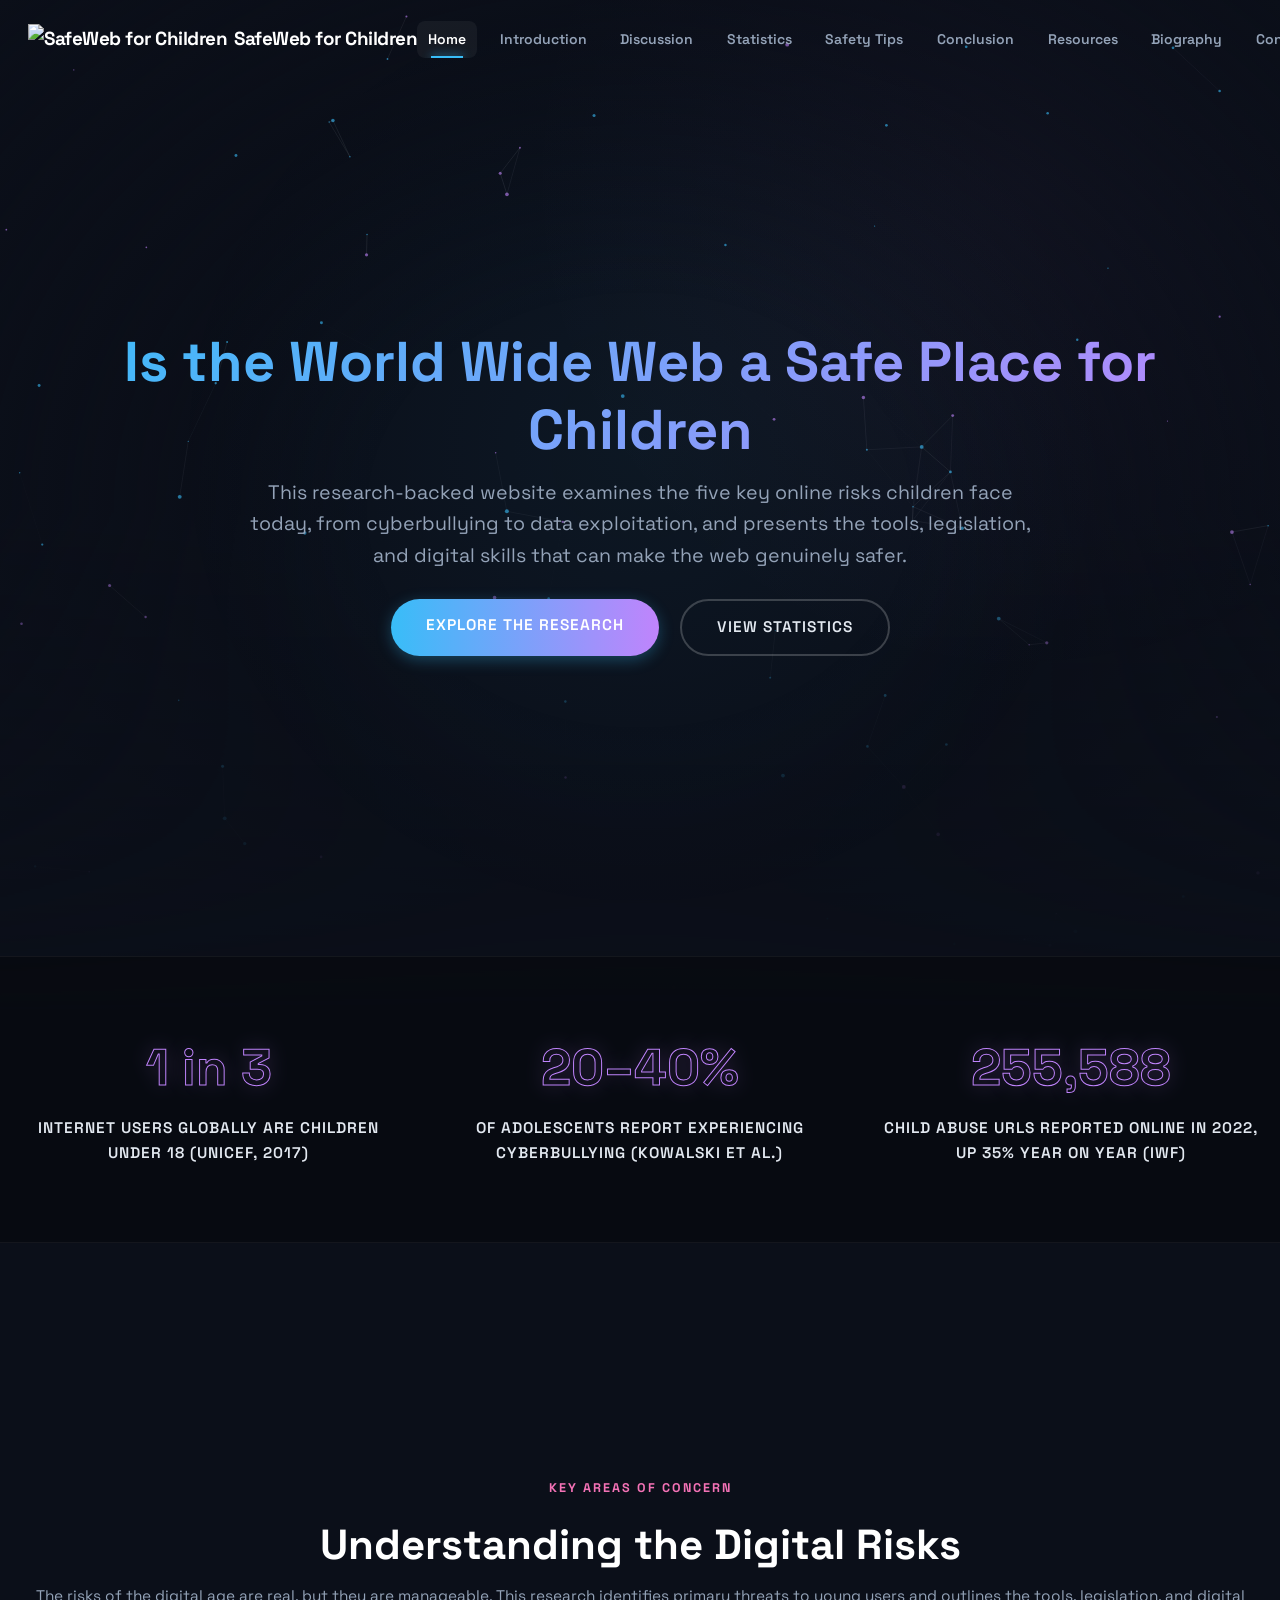
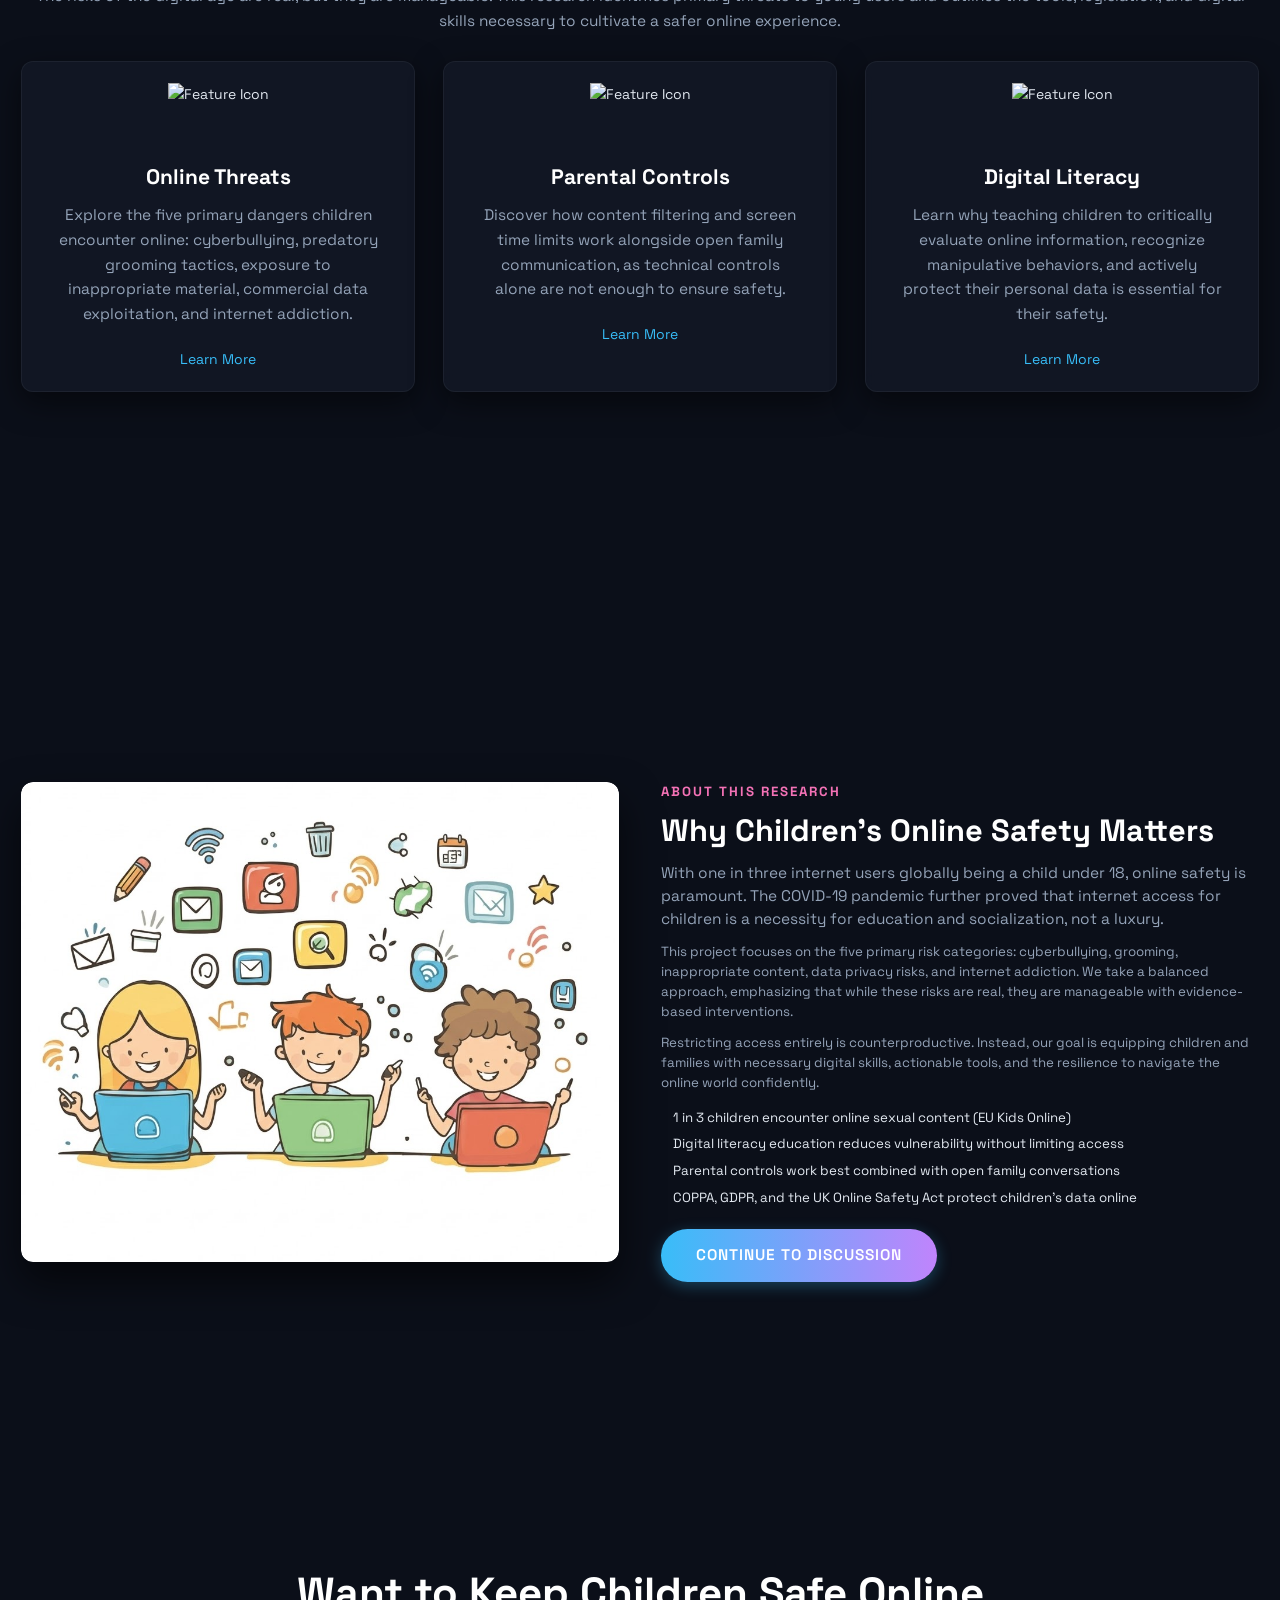
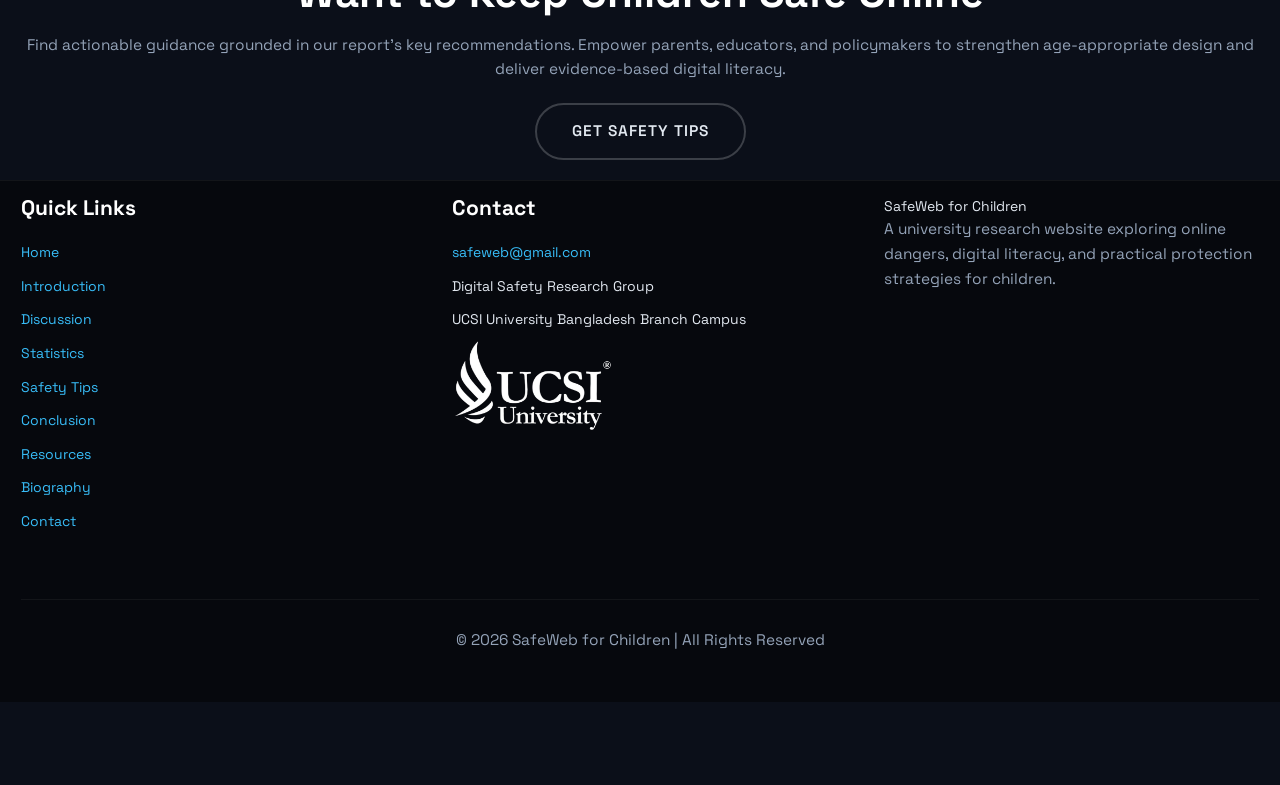
==== commit bc6a7cb8: "fixed footer Ui, content based on report, added varsity png to footer" ====
--- a/index.html
+++ b/index.html
@@ -1,255 +1,220 @@
-<!doctype html>
+<!DOCTYPE html>
+
 <!-- SafeWeb for Children � Home -->
 <html lang="en">
-  <head>
-    <meta charset="UTF-8" />
-    <meta name="viewport" content="width=device-width, initial-scale=1.0" />
-    <title>SafeWeb for Children | Is the WWW Safe for Children</title>
-    <link rel="stylesheet" href="css/styles.css" />
-  </head>
-  <body>
-    <!-- Header (shared across all pages) -->
-    <header class="site-header">
-      <div class="container header-inner">
-        <a class="brand" href="index.html" aria-label="SafeWeb for Children home">
-          <!-- PUT YOUR LOGOS HERE (Lines 15 and 16) -->
-          <img class="logo-dark" src="images/pngs/Dark-mode-logo.png" alt="SafeWeb for Children" />
-          <img class="logo-light" src="images/pngs/White-mode-logo.png" alt="SafeWeb for Children" />
-
-          <span class="brand-text hide-for-logo">SafeWeb for Children</span>
-        </a>
-
-        <div class="nav-wrap">
-          <input type="checkbox" id="nav-toggle" class="nav-toggle-input" />
-          <label for="nav-toggle" class="nav-toggle-label" aria-label="Open navigation menu">
-            <span class="hamburger" aria-hidden="true"></span>
-          </label>
-
-          <nav class="nav nav-menu" aria-label="Primary navigation">
-            <a href="index.html" class="nav-link is-active">Home</a>
-            <a href="introduction.html" class="nav-link">Introduction</a>
-            <a href="discussion.html" class="nav-link">Discussion</a>
-            <a href="statistics.html" class="nav-link">Statistics</a>
-            <a href="safety-tips.html" class="nav-link">Safety Tips</a>
-            <a href="conclusion.html" class="nav-link">Conclusion</a>
-            <a href="resources.html" class="nav-link">Resources</a>
-            <a href="biography.html" class="nav-link">Biography</a>
-            <a href="contact.html" class="nav-link">Contact</a>
-          </nav>
-        </div>
-      </div>
-    </header>
-
-    <main id="main" class="page-main page-main--no-pad" style="padding-top:0;">
-      <!-- Hero -->
-      <section class="hero scroll-page" aria-labelledby="hero-title">
-        <div class="hero-shape" aria-hidden="true"></div>
-
-        <div class="container hero-grid">
-          <div class="hero-content">
-            <h1 id="hero-title">Is the World Wide Web a Safe Place for Children</h1>
-            <p class="hero-subtitle">
-              A deep-dive research website exploring online dangers, digital literacy, and how to protect children in today's
-              connected world.
+<head>
+<meta charset="utf-8"/>
+<meta content="width=device-width, initial-scale=1.0" name="viewport"/>
+<title>SafeWeb for Children | Is the World Wide Web Safe for Children?</title>
+<link href="css/styles.css" rel="stylesheet"/>
+</head>
+<body>
+<!-- Header (shared across all pages) -->
+<header class="site-header">
+<div class="container header-inner">
+<a aria-label="SafeWeb for Children home" class="brand" href="index.html">
+<!-- PUT YOUR LOGOS HERE (Lines 15 and 16) -->
+<img alt="SafeWeb for Children" class="logo-dark" src="images/pngs/Dark-mode-logo.png"/>
+<img alt="SafeWeb for Children" class="logo-light" src="images/pngs/White-mode-logo.png"/>
+<span class="brand-text hide-for-logo">SafeWeb for Children</span>
+</a>
+<div class="nav-wrap">
+<input class="nav-toggle-input" id="nav-toggle" type="checkbox"/>
+<label aria-label="Open navigation menu" class="nav-toggle-label" for="nav-toggle">
+<span aria-hidden="true" class="hamburger"></span>
+</label>
+<nav aria-label="Primary navigation" class="nav nav-menu">
+<a class="nav-link is-active" href="index.html">Home</a>
+<a class="nav-link" href="introduction.html">Introduction</a>
+<a class="nav-link" href="discussion.html">Discussion</a>
+<a class="nav-link" href="statistics.html">Statistics</a>
+<a class="nav-link" href="safety-tips.html">Safety Tips</a>
+<a class="nav-link" href="conclusion.html">Conclusion</a>
+<a class="nav-link" href="resources.html">Resources</a>
+<a class="nav-link" href="biography.html">Biography</a>
+<a class="nav-link" href="contact.html">Contact</a>
+</nav>
+</div>
+</div>
+</header>
+<main class="page-main page-main--no-pad" id="main" style="padding-top:0;">
+<!-- Hero -->
+<section aria-labelledby="hero-title" class="hero scroll-page">
+<div aria-hidden="true" class="hero-shape"></div>
+<div class="container hero-grid">
+<div class="hero-content">
+<h1 id="hero-title">Is the World Wide Web a Safe Place for Children</h1>
+<p class="hero-subtitle">
+              This research-backed website examines the five key online risks children face today, from cyberbullying to data exploitation, and presents the tools, legislation, and digital skills that can make the web genuinely safer.
             </p>
-
-            <div class="hero-actions" role="group" aria-label="Primary actions">
-              <a class="btn btn--primary btn--pulse" href="introduction.html">Explore the Research </a>
-              <a class="btn btn--secondary" href="statistics.html">View Statistics</a>
-            </div>
-          </div>
-        </div>
-      </section>
-
-
-
-      <!-- Stats Bar (Between 1 and 2) -->
-        <div class="stats-bar" style="padding:5rem 0 4rem 0; margin: 4rem 0 3rem 0;" aria-label="Key online safety statistics">
-        <div class="container">
-          <div class="stats-row" style="gap: 4rem;">
-            <div class="stat">
-              <div class="stat-number">72%</div>
-              <p class="stat-label">Children encounter inappropriate content online</p>
-            </div>
-            <div class="stat">
-              <div class="stat-number">59%</div>
-              <p class="stat-label">Have experienced some form of cyberbullying</p>
-            </div>
-            <div class="stat">
-              <div class="stat-number">1 in 5</div>
-              <p class="stat-label">Receive unwanted sexual messages online</p>
-            </div>
-          </div>
-        </div>
-      </div>
+<div aria-label="Primary actions" class="hero-actions" role="group">
+<a class="btn btn--primary btn--pulse" href="introduction.html">Explore the Research</a>
+<a class="btn btn--secondary" href="statistics.html">View Statistics</a>
+</div>
+</div>
+</div>
+</section>
+<!-- Stats Bar (Between 1 and 2) -->
+<div aria-label="Key online safety statistics" class="stats-bar" style="padding:5rem 0 4rem 0; margin: 4rem 0 3rem 0;">
+<div class="container">
+<div class="stats-row" style="gap: 4rem;">
+<div class="stat">
+<div class="stat-number">1 in 3</div>
+<p class="stat-label">Internet users globally are children under 18 (UNICEF, 2017)</p>
+</div>
+<div class="stat">
+<div class="stat-number">20–40%</div>
+<p class="stat-label">Of adolescents report experiencing cyberbullying (Kowalski et al.)</p>
+</div>
+<div class="stat">
+<div class="stat-number">255,588</div>
+<p class="stat-label">Child abuse URLs reported online in 2022, up 35% year on year (IWF)</p>
+</div>
+</div>
+</div>
+</div>
 <!-- Scroll Page 2 -->
-  <section class="scroll-page section section--white" >
-  <!-- Feature Cards -->
-      <div aria-labelledby="features-heading">
-        <div class="container">
-          <div class="section-heading">
-            <p class="overline">KEY AREAS OF CONCERN</p>
-            <h2 id="features-heading">Understanding the Digital Risks</h2>
-            <p class="lead">
-              The risks are real, but so are the solutions. This research highlights the threats, the tools available, and the
-              literacy children need to navigate safely.
+<section class="scroll-page section section--white">
+<!-- Feature Cards -->
+<div aria-labelledby="features-heading">
+<div class="container">
+<div class="section-heading">
+<p class="overline">KEY AREAS OF CONCERN</p>
+<h2 id="features-heading">Understanding the Digital Risks</h2>
+<p class="lead">
+              The risks of the digital age are real, but they are manageable. This research identifies primary threats to young users and outlines the tools, legislation, and digital skills necessary to cultivate a safer online experience.
             </p>
-          </div>
-
-          <div class="grid-3">
-            <article class="card card--accent" aria-label="Online Threats card">
-              <div class="custom-feature-icon">
-              <!-- PUT YOUR CUSTOM FEATURE ICON HERE -->
-              <img class="feature-img-dark" src="images/pngs/unnamed (49)-Photoroom.png" alt="Feature Icon" />
-              <img class="feature-img-light" src="images/pngs/unnamed (50)-Photoroom.png" alt="Feature Icon" />
-            </div>
-              <h3>Online Threats</h3>
-              <p>
-                Cyberbullying, predators, inappropriate content, and how they affect children's mental health, safety, and
-                development.
-              </p>
-              <a class="feature-card-link" href="discussion.html#dangers">Learn More </a>
-            </article>
-
-            <article class="card card--accent" aria-label="Parental Controls card">
-              <div class="custom-feature-icon">
-              <!-- PUT YOUR CUSTOM FEATURE ICON HERE -->
-              <img class="feature-img-dark" src="images\pngs\unnamed (51)-Photoroom.png" alt="Feature Icon" />
-              <img class="feature-img-light" src="images/pngs/unnamed (52)-Photoroom.png" alt="Feature Icon" />
-            </div>
-              <h3>Parental Controls</h3>
-              <p>Tools, software, and practical strategies parents can use to monitor and protect children online.</p>
-              <a class="feature-card-link" href="discussion.html#parental-tools">Learn More </a>
-            </article>
-
-            <article class="card card--accent" aria-label="Digital Literacy card">
-              <div class="custom-feature-icon">
-              <!-- PUT YOUR CUSTOM FEATURE ICON HERE -->
-              <img class="feature-img-dark" src="images/pngs/unnamed (53)-Photoroom.png" alt="Feature Icon" />
-              <img class="feature-img-light" src="images/pngs/unnamed (54)-Photoroom.png" alt="Feature Icon" />
-            </div>
-              <h3>Digital Literacy</h3>
-              <p>Teaching children to navigate the internet safely, responsibly, and critically in their daily lives.</p>
-              <a class="feature-card-link" href="safety-tips.html#children-tips">Learn More </a>
-            </article>
-          </div>
-        </div>
-      </div>
-</section>
-
-      <!-- About This Research -->
-      <section class="scroll-page section section--alt" aria-labelledby="about-heading">
-        <div class="container">
-          <div class="grid-2">
-            <figure class="about-figure">
-              <img src="images/unnamed (55).jpg" alt="Children using a computer with digital safety guidance" />
-            </figure>
-
-            <div class="stack">
-              <p class="overline">ABOUT THIS RESEARCH</p>
-              <h2 id="about-heading">Why Children's Online Safety Matters</h2>
-              <p class="lead">
-                Children learn, socialize, and explore through the web. With that opportunity comes risk. Some messages, content, and
-                contact that can harm wellbeing and trust.
-              </p>
-              <p>
-                This project focuses on how the WWW intersects with childhood development, the warning signs communities should
-                recognize, and the practical actions that families, schools, and policymakers can take.
-              </p>
-              <p>
-                We combine clear risk analysis with protection strategies so children gain confidence online while adults gain
-                measurable tools to support them.
-              </p>
-
-              <ul class="checklist" aria-label="Key research points">
-                <li><span class="check" aria-hidden="true"></span>Risk increases when children lack privacy boundaries</li>
-                <li><span class="check" aria-hidden="true"></span>Education reduces fear by teaching safe choices</li>
-                <li><span class="check" aria-hidden="true"></span>Parental tools work best with family rules</li>
-                <li><span class="check" aria-hidden="true"></span>Laws support safer platforms for minors</li>
-              </ul>
-
-              <a class="btn btn--primary" href="discussion.html">Continue to Discussion </a>
-            </div>
-          </div>
-        </div>
-      </section>
-
-
-
-    <!-- Scroll Page 4 -->
-  <section class="scroll-page scroll-page--footer" >
-  <!-- CTA Banner -->
-        <div class="cta-banner" style="border:none; margin-bottom: 0; padding: 0 0 1rem 0; background:none;" aria-label="Call to action">
-        <div class="container">
-          <h2>Want to Keep Children Safe Online</h2>
-          <p class="lead">
-            Explore actionable guidance, data-driven insights, and the education children need to stay resilient in a connected
-            world.
+</div>
+<div class="grid-3">
+<article aria-label="Online Threats card" class="card card--accent">
+<div class="custom-feature-icon">
+<!-- PUT YOUR CUSTOM FEATURE ICON HERE -->
+<img alt="Feature Icon" class="feature-img-dark" src="images/pngs/unnamed (49)-Photoroom.png"/>
+<img alt="Feature Icon" class="feature-img-light" src="images/pngs/unnamed (50)-Photoroom.png"/>
+</div>
+<h3>Online Threats</h3>
+<p>
+                Explore the five primary dangers children encounter online: cyberbullying, predatory grooming tactics, exposure to inappropriate material, commercial data exploitation, and internet addiction.
+              </p>
+<a class="feature-card-link" href="discussion.html#dangers">Learn More</a>
+</article>
+<article aria-label="Parental Controls card" class="card card--accent">
+<div class="custom-feature-icon">
+<!-- PUT YOUR CUSTOM FEATURE ICON HERE -->
+<img alt="Feature Icon" class="feature-img-dark" src="images\pngs\unnamed (51)-Photoroom.png"/>
+<img alt="Feature Icon" class="feature-img-light" src="images/pngs/unnamed (52)-Photoroom.png"/>
+</div>
+<h3>Parental Controls</h3>
+<p>Discover how content filtering and screen time limits work alongside open family communication, as technical controls alone are not enough to ensure safety.</p>
+<a class="feature-card-link" href="discussion.html#parental-tools">Learn More</a>
+</article>
+<article aria-label="Digital Literacy card" class="card card--accent">
+<div class="custom-feature-icon">
+<!-- PUT YOUR CUSTOM FEATURE ICON HERE -->
+<img alt="Feature Icon" class="feature-img-dark" src="images/pngs/unnamed (53)-Photoroom.png"/>
+<img alt="Feature Icon" class="feature-img-light" src="images/pngs/unnamed (54)-Photoroom.png"/>
+</div>
+<h3>Digital Literacy</h3>
+<p>Learn why teaching children to critically evaluate online information, recognize manipulative behaviors, and actively protect their personal data is essential for their safety.</p>
+<a class="feature-card-link" href="safety-tips.html#children-tips">Learn More</a>
+</article>
+</div>
+</div>
+</div>
+</section>
+<!-- About This Research -->
+<section aria-labelledby="about-heading" class="scroll-page section section--alt">
+<div class="container">
+<div class="grid-2">
+<figure class="about-figure">
+<img alt="Children using a computer with digital safety guidance" src="images/unnamed (55) (1).jpg"/>
+</figure>
+<div class="stack">
+<p class="overline">ABOUT THIS RESEARCH</p>
+<h2 id="about-heading">Why Children's Online Safety Matters</h2>
+<p class="lead">
+                With one in three internet users globally being a child under 18, online safety is paramount. The COVID-19 pandemic further proved that internet access for children is a necessity for education and socialization, not a luxury.
+              </p>
+<p>
+                This project focuses on the five primary risk categories: cyberbullying, grooming, inappropriate content, data privacy risks, and internet addiction. We take a balanced approach, emphasizing that while these risks are real, they are manageable with evidence-based interventions.
+              </p>
+<p>
+                Restricting access entirely is counterproductive. Instead, our goal is equipping children and families with necessary digital skills, actionable tools, and the resilience to navigate the online world confidently.
+              </p>
+<ul aria-label="Key research points" class="checklist">
+<li><span aria-hidden="true" class="check"></span>1 in 3 children encounter online sexual content (EU Kids Online)</li>
+<li><span aria-hidden="true" class="check"></span>Digital literacy education reduces vulnerability without limiting access</li>
+<li><span aria-hidden="true" class="check"></span>Parental controls work best combined with open family conversations</li>
+<li><span aria-hidden="true" class="check"></span>COPPA, GDPR, and the UK Online Safety Act protect children's data online</li>
+</ul>
+<a class="btn btn--primary" href="discussion.html">Continue to Discussion</a>
+</div>
+</div>
+</div>
+</section>
+<!-- Scroll Page 4 -->
+<section class="scroll-page scroll-page--footer">
+<!-- CTA Banner -->
+<div aria-label="Call to action" class="cta-banner" style="border:none; margin-bottom: 0; padding: 0 0 1rem 0; background:none;">
+<div class="container">
+<h2>Want to Keep Children Safe Online</h2>
+<p class="lead">
+            Find actionable guidance grounded in our report's key recommendations. Empower parents, educators, and policymakers to strengthen age-appropriate design and deliver evidence-based digital literacy.
           </p>
-          <div class="cta-actions">
-            <a class="btn btn--secondary" href="safety-tips.html">Get Safety Tips </a>
-          </div>
-        </div>
-      </div>
-
+<div class="cta-actions">
+<a class="btn btn--secondary" href="safety-tips.html">Get Safety Tips</a>
+</div>
+</div>
+</div>
 <!-- Footer (shared across all pages) -->
-    <footer class="site-footer" style="margin-top: 0; width:100%; padding: 1rem 0 2rem;">
-      <div class="container footer-inner">
-        <div class="footer-grid">
-          <div class="footer-col">
-            <div class="footer-brand">
-              <span class="footer-brand-name">SafeWeb for Children</span>
-            </div>
-            <p class="footer-desc">
-              A university research website exploring online dangers, digital literacy, and practical protection strategies for
-              children.
-            </p>
-          </div>
-
-          <div class="footer-col">
-            <h3 class="footer-heading">Quick Links</h3>
-            <ul class="footer-links">
-              <li><a href="index.html">Home</a></li>
-              <li><a href="introduction.html">Introduction</a></li>
-              <li><a href="discussion.html">Discussion</a></li>
-              <li><a href="statistics.html">Statistics</a></li>
-              <li><a href="safety-tips.html">Safety Tips</a></li>
-              <li><a href="conclusion.html">Conclusion</a></li>
-              <li><a href="resources.html">Resources</a></li>
-              <li><a href="biography.html">Biography</a></li>
-              <li><a href="contact.html">Contact</a></li>
-            </ul>
-          </div>
-
-          <div class="footer-col">
-            <h3 class="footer-heading">Contact</h3>
-            <ul class="footer-contact">
-              <li>
-                <span class="footer-icon" aria-hidden="true">?</span>
-                <a href="mailto:studentsafeweb@university.example">studentsafeweb@university.example</a>
-              </li>
-              <li>
-                <span class="footer-icon" aria-hidden="true"></span>
-                <span>Digital Safety Research Group</span>
-              </li>
-              <li>
-                <span class="footer-icon" aria-hidden="true">?</span>
-                <span>University Name</span>
-              </li>
-            </ul>
-          </div>
-        </div>
-
-        <div class="footer-divider"></div>
-        <div class="footer-meta">
-          <p>� 2025 SafeWeb for Children | BIC1234d Assignment | All Rights Reserved</p>
-        </div>
-      </div>
-    </footer>
+<footer class="site-footer" style="margin-top: 0; width:100%; padding: 1rem 0 2rem;">
+<div class="container footer-inner">
+<div class="footer-grid">
+<div class="footer-col">
+<h3 class="footer-heading">Quick Links</h3>
+<ul class="footer-links">
+<li><a href="index.html">Home</a></li>
+<li><a href="introduction.html">Introduction</a></li>
+<li><a href="discussion.html">Discussion</a></li>
+<li><a href="statistics.html">Statistics</a></li>
+<li><a href="safety-tips.html">Safety Tips</a></li>
+<li><a href="conclusion.html">Conclusion</a></li>
+<li><a href="resources.html">Resources</a></li>
+<li><a href="biography.html">Biography</a></li>
+<li><a href="contact.html">Contact</a></li>
+</ul>
+</div><div class="footer-col">
+<h3 class="footer-heading">Contact</h3>
+<ul class="footer-contact">
+<li>
+<a href="mailto:safeweb@gmail.com">safeweb@gmail.com</a>
+</li>
+<li>
+<span>Digital Safety Research Group</span>
+</li>
+<li>
+<div style="display: inline-flex; flex-direction: column; align-items: flex-start;">
+<span>UCSI University Bangladesh Branch Campus</span>
+<img alt="UCSI University" class="logo-dark" src="images/pngs/channels4_profile-Photoroom.png" style="max-height: 90px; width: auto; object-fit: contain; margin-top: 10px;"/>
+<img alt="UCSI University (Light Mode)" class="logo-light" src="images/pngs/unnamed-Photoroom.png" style="max-height: 90px; width: auto; object-fit: contain; margin-top: 10px;"/></div>
+</li>
+</ul>
+</div><div class="footer-col">
+<div class="footer-brand">
+<span class="footer-brand-name">SafeWeb for Children</span>
+</div>
+<p class="footer-desc">
+                A university research website exploring online dangers, digital literacy, and practical protection strategies for children.
+              </p>
+</div></div>
+<div class="footer-divider"></div>
+<div class="footer-meta">
+<p>© 2026 SafeWeb for Children | All Rights Reserved</p>
+</div>
+</div>
+</footer>
 </section>
 </main>
-  <script src="js/scripts.js"></script>
-  </body>
+<script src="js/scripts.js"></script>
+</body>
 </html>
-
-
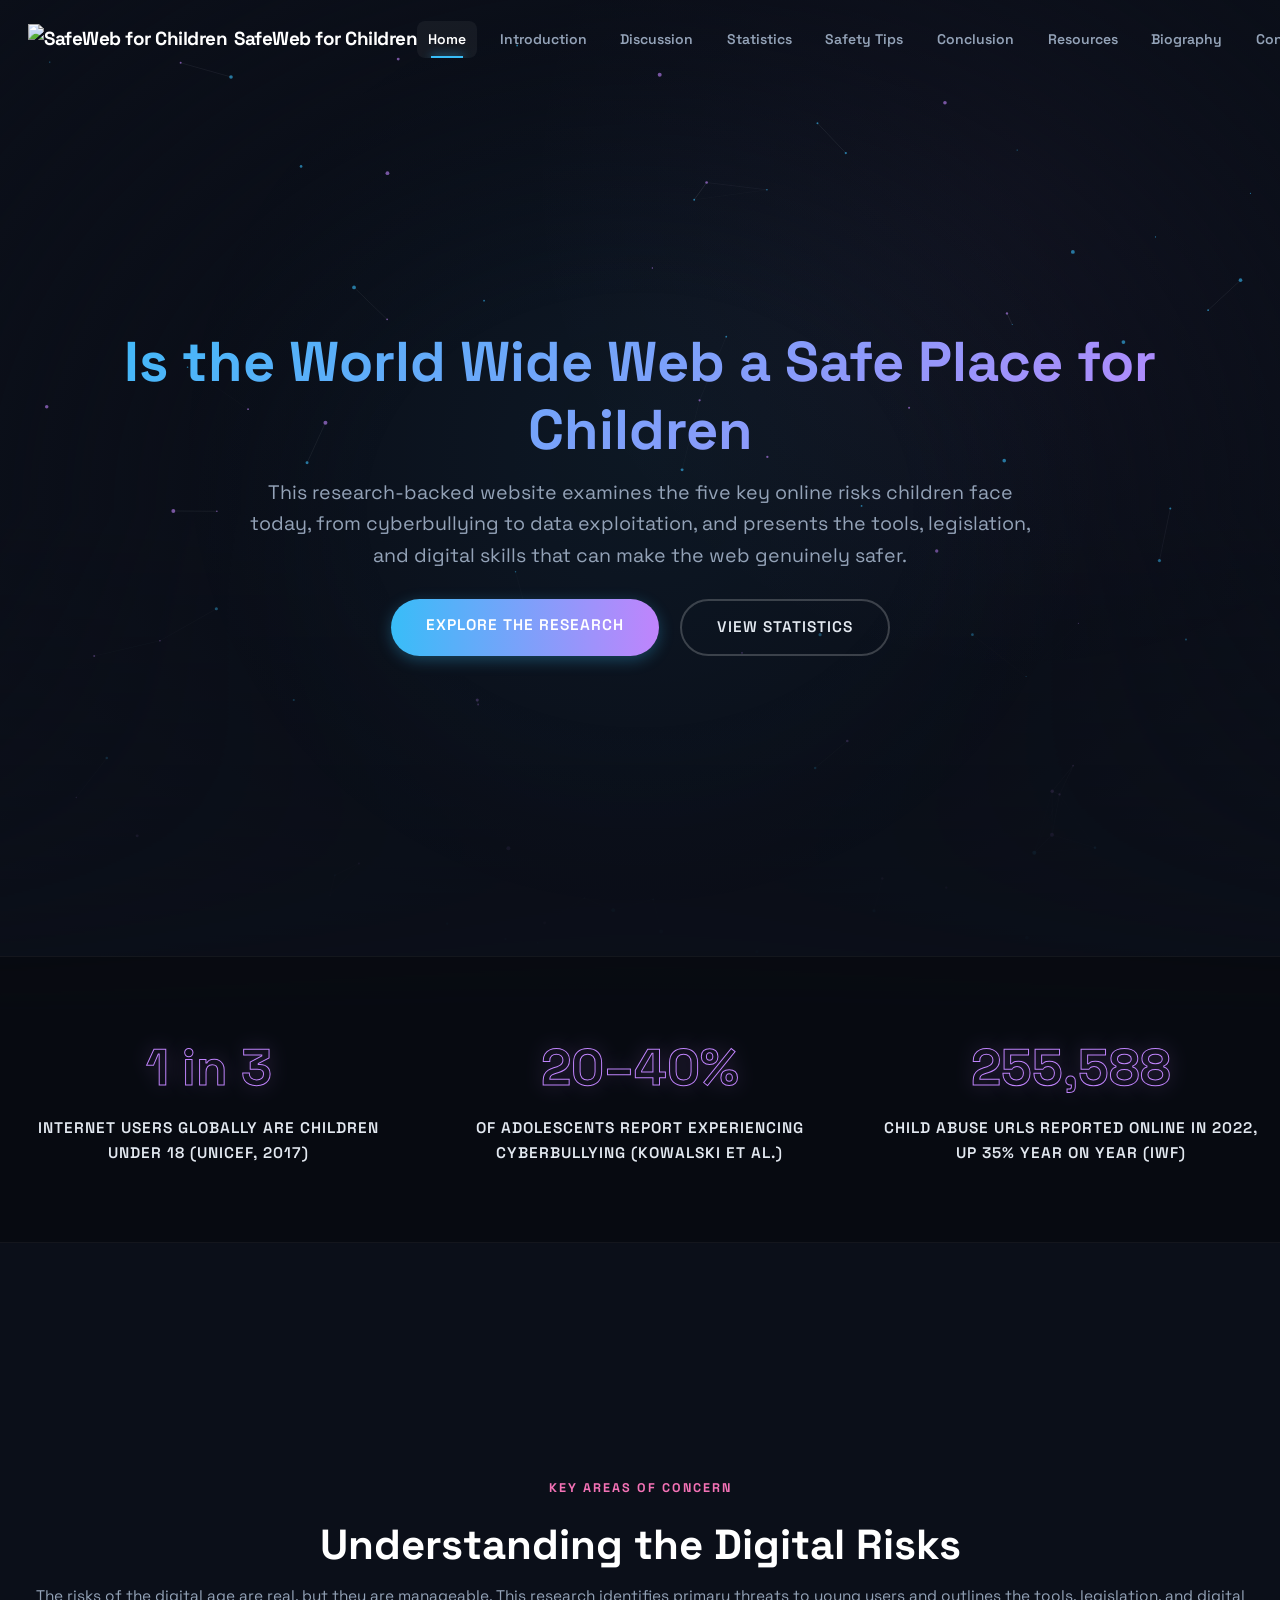
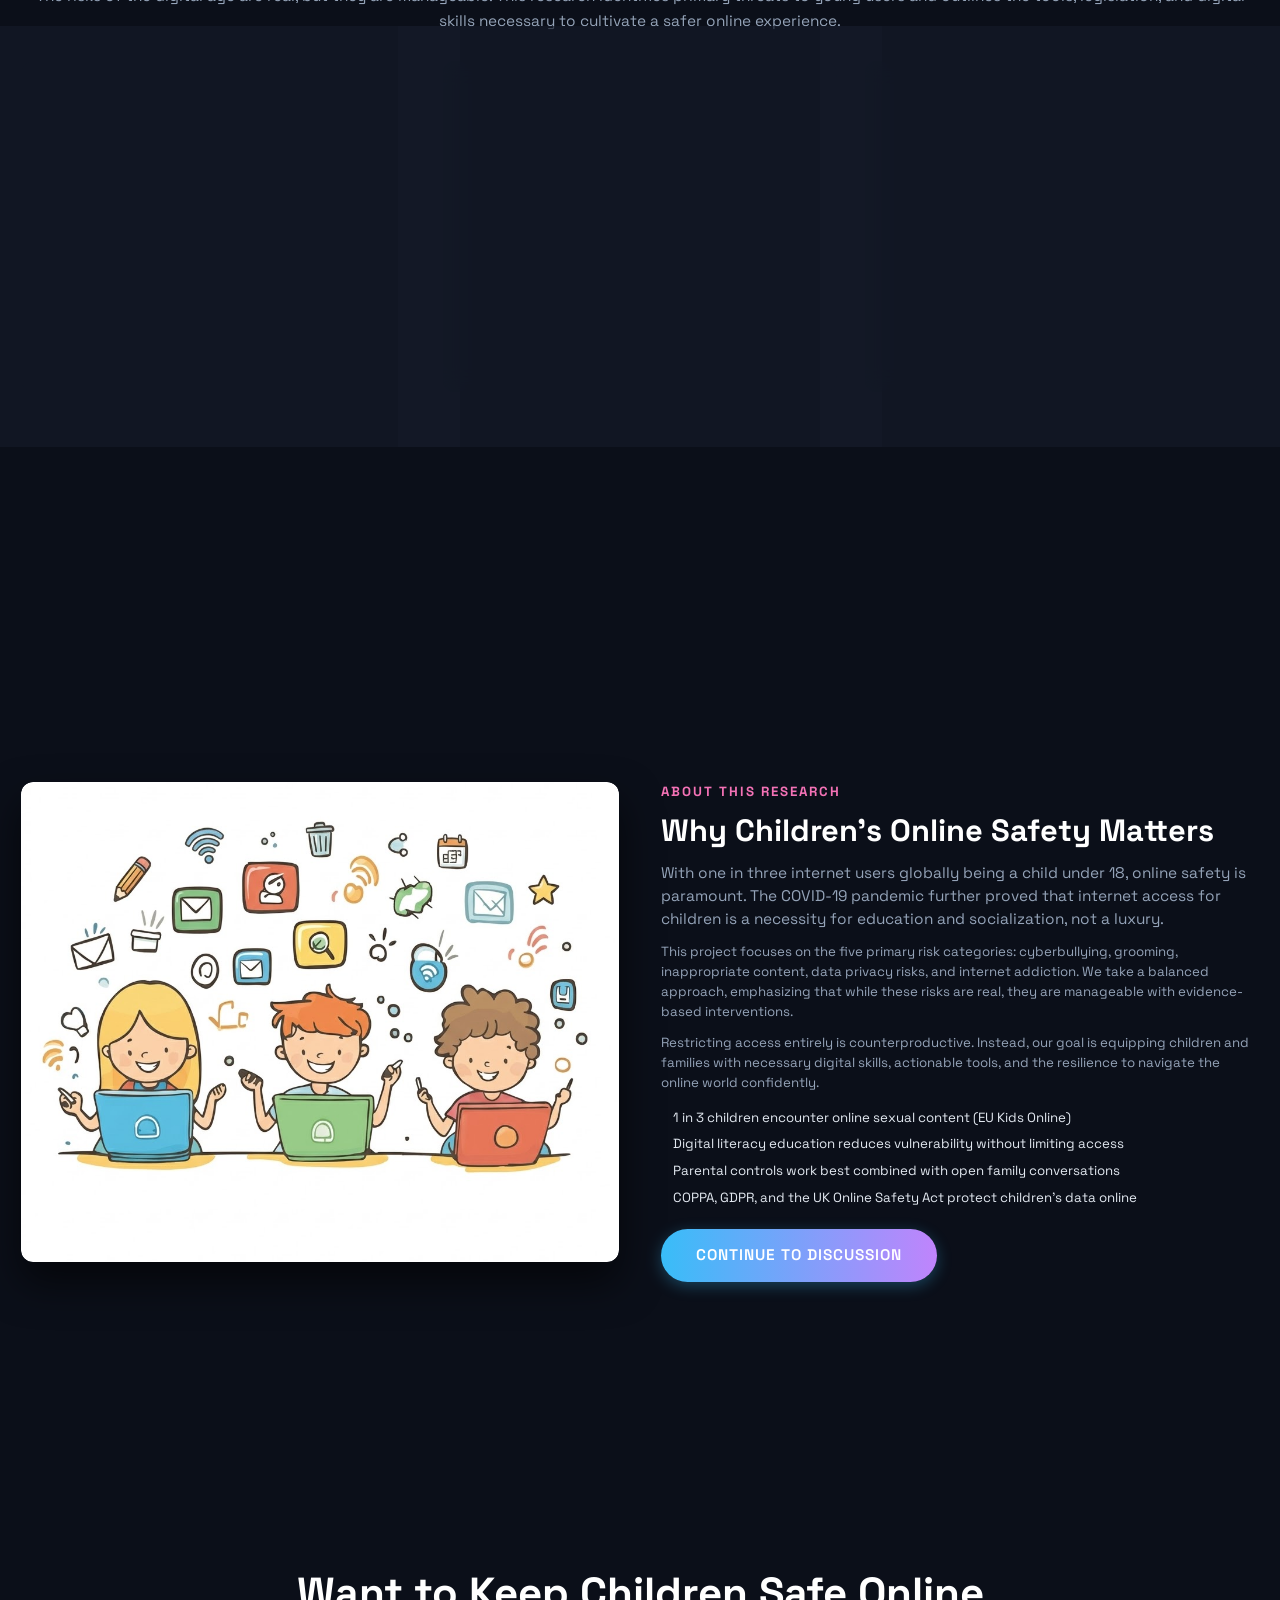
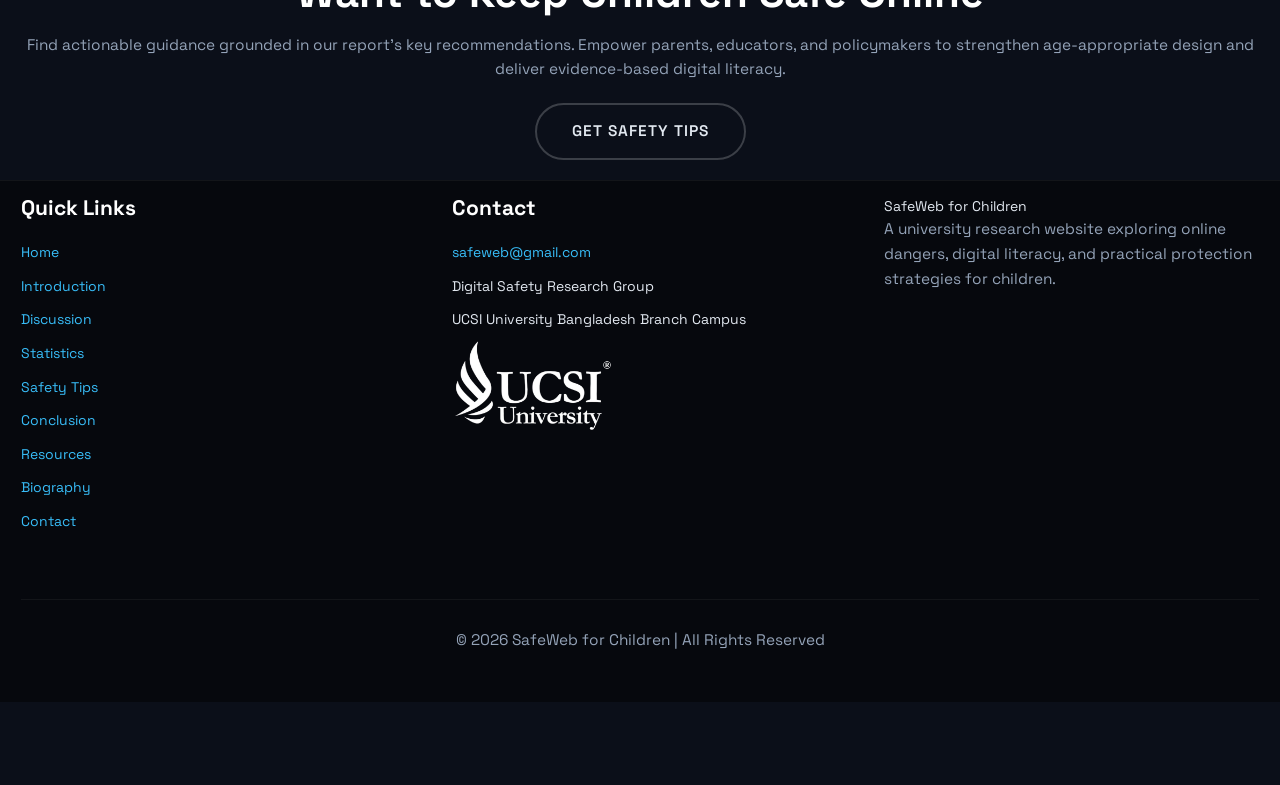
==== commit b57ca07d: "made logo cursor hover resize to big effect, fixed youtube connection to a vid" ====
--- a/index.html
+++ b/index.html
@@ -1,6 +1,5 @@
 <!DOCTYPE html>
 
-<!-- SafeWeb for Children � Home -->
 <html lang="en">
 <head>
 <meta charset="utf-8"/>
@@ -9,11 +8,11 @@
 <link href="css/styles.css" rel="stylesheet"/>
 </head>
 <body>
-<!-- Header (shared across all pages) -->
+
 <header class="site-header">
 <div class="container header-inner">
 <a aria-label="SafeWeb for Children home" class="brand" href="index.html">
-<!-- PUT YOUR LOGOS HERE (Lines 15 and 16) -->
+
 <img alt="SafeWeb for Children" class="logo-dark" src="images/pngs/Dark-mode-logo.png"/>
 <img alt="SafeWeb for Children" class="logo-light" src="images/pngs/White-mode-logo.png"/>
 <span class="brand-text hide-for-logo">SafeWeb for Children</span>
@@ -38,7 +37,7 @@
 </div>
 </header>
 <main class="page-main page-main--no-pad" id="main" style="padding-top:0;">
-<!-- Hero -->
+
 <section aria-labelledby="hero-title" class="hero scroll-page">
 <div aria-hidden="true" class="hero-shape"></div>
 <div class="container hero-grid">
@@ -54,7 +53,7 @@
 </div>
 </div>
 </section>
-<!-- Stats Bar (Between 1 and 2) -->
+
 <div aria-label="Key online safety statistics" class="stats-bar" style="padding:5rem 0 4rem 0; margin: 4rem 0 3rem 0;">
 <div class="container">
 <div class="stats-row" style="gap: 4rem;">
@@ -73,9 +72,9 @@
 </div>
 </div>
 </div>
-<!-- Scroll Page 2 -->
+
 <section class="scroll-page section section--white">
-<!-- Feature Cards -->
+
 <div aria-labelledby="features-heading">
 <div class="container">
 <div class="section-heading">
@@ -88,7 +87,7 @@
 <div class="grid-3">
 <article aria-label="Online Threats card" class="card card--accent">
 <div class="custom-feature-icon">
-<!-- PUT YOUR CUSTOM FEATURE ICON HERE -->
+
 <img alt="Feature Icon" class="feature-img-dark" src="images/pngs/unnamed (49)-Photoroom.png"/>
 <img alt="Feature Icon" class="feature-img-light" src="images/pngs/unnamed (50)-Photoroom.png"/>
 </div>
@@ -100,7 +99,7 @@
 </article>
 <article aria-label="Parental Controls card" class="card card--accent">
 <div class="custom-feature-icon">
-<!-- PUT YOUR CUSTOM FEATURE ICON HERE -->
+
 <img alt="Feature Icon" class="feature-img-dark" src="images\pngs\unnamed (51)-Photoroom.png"/>
 <img alt="Feature Icon" class="feature-img-light" src="images/pngs/unnamed (52)-Photoroom.png"/>
 </div>
@@ -110,7 +109,7 @@
 </article>
 <article aria-label="Digital Literacy card" class="card card--accent">
 <div class="custom-feature-icon">
-<!-- PUT YOUR CUSTOM FEATURE ICON HERE -->
+
 <img alt="Feature Icon" class="feature-img-dark" src="images/pngs/unnamed (53)-Photoroom.png"/>
 <img alt="Feature Icon" class="feature-img-light" src="images/pngs/unnamed (54)-Photoroom.png"/>
 </div>
@@ -122,7 +121,7 @@
 </div>
 </div>
 </section>
-<!-- About This Research -->
+
 <section aria-labelledby="about-heading" class="scroll-page section section--alt">
 <div class="container">
 <div class="grid-2">
@@ -152,9 +151,9 @@
 </div>
 </div>
 </section>
-<!-- Scroll Page 4 -->
+
 <section class="scroll-page scroll-page--footer">
-<!-- CTA Banner -->
+
 <div aria-label="Call to action" class="cta-banner" style="border:none; margin-bottom: 0; padding: 0 0 1rem 0; background:none;">
 <div class="container">
 <h2>Want to Keep Children Safe Online</h2>
@@ -166,7 +165,7 @@
 </div>
 </div>
 </div>
-<!-- Footer (shared across all pages) -->
+
 <footer class="site-footer" style="margin-top: 0; width:100%; padding: 1rem 0 2rem;">
 <div class="container footer-inner">
 <div class="footer-grid">
--- a/css/styles.css
+++ b/css/styles.css
@@ -1,29 +1,24 @@
-﻿/* I am starting off with some CSS variables to keep my colors and settings consistent throughout the site. 
-   I decided to go with a deep, dark theme paired with neon accents because it makes the site feel modern, cool, and a bit techy. */
+﻿
 @import url('https://fonts.googleapis.com/css2?family=Space+Grotesk:wght@300;400;600;700&display=swap');
 
 :root {
-  /* My core color palette - going for that sleek dark mode vibe */
+  
   --bg-dark: #0b0f19;
   --bg-card: rgba(20, 26, 40, 0.7);
   --text-main: #e2e8f0;
   --text-muted: #94a3b8;
-  
-  /* My neon accents to make important things pop out */
+
   --accent-blue: #38bdf8;
   --accent-purple: #c084fc;
   --accent-pink: #f472b6;
-  
-  /* Setting up my typography. Space Grotesk looks really futuristic! */
+
   --font-main: 'Space Grotesk', sans-serif;
-  
-  /* Spacing and sizing - I'm increasing the max-width to make the website wider and eliminate large gaps on the sides */
-  --max-width: 1400px; /* Expanding the layout to make it wider */
+
+  --max-width: 1400px; 
   --radius: 12px;
   --transition: 0.4s cubic-bezier(0.16, 1, 0.3, 1);
 }
 
-/* My Light Mode Theme Variable Overrides! I'm making it a soothing grey-white without changing the cool gradients */
 [data-theme="light"] {
   --bg-dark: #f1f5f9;
   --bg-card: rgba(255, 255, 255, 0.7);
@@ -31,7 +26,7 @@
   --text-muted: #475569;
 }
 [data-theme="light"] h1, [data-theme="light"] h2, [data-theme="light"] h3, [data-theme="light"] h4 { color: #1e293b; }
-[data-theme="light"] h1 { -webkit-text-fill-color: transparent; } /* Keep gradient text! */
+[data-theme="light"] h1 { -webkit-text-fill-color: transparent; } 
 [data-theme="light"] .stat-number { color: transparent; -webkit-text-stroke: 2px var(--accent-purple); text-shadow: none; }
 [data-theme="light"] .stats-bar { background: rgba(0,0,0,0.05); border-color: rgba(0,0,0,0.1); }
 [data-theme="light"] .site-header.scrolled { background: rgba(241, 245, 249, 0.85); border-color: rgba(0,0,0,0.1); }
@@ -41,15 +36,14 @@
 [data-theme="light"] .site-footer { background: #e2e8f0; border-top: 1px solid rgba(0,0,0,0.1); }
 [data-theme="light"] .footer-heading { color: #1e293b; }
 
-/* My custom logos for Light & Dark mode */
-.logo-dark { display: block; max-height: 50px; width: auto; object-fit: contain; } /* Adjusted to be slightly smaller than the massive version but still easy to read! */
-.logo-light { display: none; max-height: 50px; width: auto; object-fit: contain; }
-
+  .logo-dark { display: block; max-height: 50px; width: auto; object-fit: contain; transition: transform 0.3s cubic-bezier(0.25, 1, 0.5, 1); } 
+  .logo-light { display: none; max-height: 50px; width: auto; object-fit: contain; transition: transform 0.3s cubic-bezier(0.25, 1, 0.5, 1); }
+  
+  .brand:hover .logo-dark, .brand:hover .logo-light { transform: scale(1.6); }
 [data-theme="light"] .logo-dark { display: none !important; }
 [data-theme="light"] .logo-light { display: block !important; }
-[data-theme="light"] .brand-text, [data-theme="light"] .brand-shield { color: var(--text-main); } /* Ensure text is visible if they don't use logos */
-
-/* Resetting default margins so I have full control over the layout */
+[data-theme="light"] .brand-text, [data-theme="light"] .brand-shield { color: var(--text-main); } 
+
 *, *::before, *::after {
   box-sizing: border-box;
   margin: 0;
@@ -61,7 +55,6 @@
   font-size: 14px;
 }
 
-/* My main body styling. I want it to look like a vast, deep digital space. */
 body {  width: 100%; max-width: 100%; 
   font-family: var(--font-main);
   background-color: var(--bg-dark);
@@ -71,7 +64,6 @@
   position: relative;
 }
 
-/* I'm adding a subtle glowing mesh gradient in the background to make it feel alive */
 body::before {
   content: '';
   position: fixed;
@@ -82,7 +74,6 @@
   pointer-events: none;
 }
 
-/* Typography styles to make my headers look bold and sharp */
 h1, h2, h3, h4 {
   font-weight: 700;
   line-height: 1.2;
@@ -104,7 +95,6 @@
 a { color: var(--accent-blue); text-decoration: none; transition: var(--transition); }
 a:hover { color: var(--accent-pink); text-shadow: 0 0 10px rgba(244, 114, 182, 0.5); }
 
-/* Layout containers. I want everything horizontally centered and not too wide. */
 .container {
   width: 100%;
   max-width: var(--max-width);
@@ -112,15 +102,14 @@
   padding: 0 1.5rem;
 }
 
-.page-main { padding-top: 110px; min-height: 80vh; } /* Pushed top down a bit to clear the new bigger header logo */
-.section { padding: 3rem 0; position: relative; } /* Reduced section padding further to completely eliminate giant empty spacing */
-.section-heading { text-align: center; margin-bottom: 2rem; } /* Keeps titles comfortably close to their content */
-
-.grid-2 { display: grid; grid-template-columns: repeat(auto-fit, minmax(450px, 1fr)); gap: 3rem; } /* Expanded the minmax width to prefer horizontal dominant boxes */
-.grid-3 { display: grid; grid-template-columns: repeat(3, 1fr); gap: 2rem; } /* Forces 3 items into one horizontal lane until mobile sizes */
-.grid-4 { display: grid; grid-template-columns: repeat(auto-fit, minmax(220px, 1fr)); gap: 1.5rem; } /* Created a slick 4-column grid for things like the authors section! */
-
-/* My custom buttons! I added a glowing gradient hover effect that I think is super cool. */
+.page-main { padding-top: 110px; min-height: 80vh; } 
+.section { padding: 3rem 0; position: relative; } 
+.section-heading { text-align: center; margin-bottom: 2rem; } 
+
+.grid-2 { display: grid; grid-template-columns: repeat(auto-fit, minmax(450px, 1fr)); gap: 3rem; } 
+.grid-3 { display: grid; grid-template-columns: repeat(3, 1fr); gap: 2rem; } 
+.grid-4 { display: grid; grid-template-columns: repeat(auto-fit, minmax(220px, 1fr)); gap: 1.5rem; } 
+
 .btn {
   display: inline-block;
   padding: 1rem 2.5rem;
@@ -162,29 +151,26 @@
 }
 .btn-block { width: 100%; text-align: center; }
 
-/* These cards use a 'glassmorphism' effect to look like frosted glass floating in space */
 .card, .content-card, .tips-card {
   background: var(--bg-card);
   backdrop-filter: blur(12px);
   -webkit-backdrop-filter: blur(12px);
   border: 1px solid rgba(255, 255, 255, 0.05);
   border-radius: var(--radius);
-  padding: 1.5rem 2.5rem; /* Reduced height padding, focusing on width instead! */
+  padding: 1.5rem 2.5rem; 
   transition: var(--transition);
   box-shadow: 0 10px 30px rgba(0,0,0,0.5);
   position: relative;
-  display: flex; /* By setting display to flex and flex-direction to column, I can control spacing better */
+  display: flex; 
   flex-direction: column;
-  justify-content: flex-start; /* Ensure items start at the top */
-}
-
-/* My standard small square feature cards! I'll completely center these so the custom icons look amazing at the top-center */
+  justify-content: flex-start; 
+}
+
 .card {
   align-items: center; 
   text-align: center; 
 }
 
-/* My long, detail-heavy content cards should remain left-aligned so the text and bullet lists stay readable! */
 .tips-card, .content-card {
   align-items: flex-start;
   text-align: left;
@@ -203,17 +189,15 @@
   filter: drop-shadow(0 0 10px rgba(255, 255, 255, 0.2));
 }
 
-/* My custom feature images to replace the old emojis! */
 .feature-img-dark { display: block; height: 60px; width: auto; margin: 0 auto 1.5rem auto; object-fit: contain; }
 .feature-img-light { display: none; height: 60px; width: auto; margin: 0 auto 1.5rem auto; object-fit: contain; }
 [data-theme="light"] .feature-img-dark { display: none !important; }
 [data-theme="light"] .feature-img-light { display: block !important; }
 
-/* My sleek, sticky navigation header. I added a blur effect to the background when scrolling. */
 .site-header {
   position: fixed;
   top: 0; left: 0; right: 0;
-  height: 80px; /* Reduced header height a bit to fit the perfectly sized logo */
+  height: 80px; 
   display: flex;
   align-items: center;
   z-index: 1000;
@@ -224,7 +208,7 @@
   background: rgba(11, 15, 25, 0.85);
   backdrop-filter: blur(16px);
   border-bottom: 1px solid rgba(255,255,255,0.05);
-  height: 60px; /* Shrinks cleanly when you scroll */
+  height: 60px; 
 }
 
 .header-inner { display: flex; justify-content: space-between; align-items: center; width:100%; max-width:var(--max-width); margin:0 auto; padding:0 2rem;}
@@ -236,14 +220,14 @@
   white-space: nowrap;
 }
 
-.nav-menu { display: flex; gap: 1.25rem; flex-wrap: nowrap; justify-content: flex-end; align-items: center; overflow: hidden; /* I'm making sure these items don't wrap to the next line and fit nicely */ }
+.nav-menu { display: flex; gap: 1.25rem; flex-wrap: nowrap; justify-content: flex-end; align-items: center; overflow: hidden;  }
 .nav-link {
   color: var(--text-muted);
   font-weight: 600;
   padding: 0.6rem 1.2rem; font-size: 1.15rem;
   border-radius: 8px;
   position: relative;
-  white-space: nowrap; /* Keep my "Safety Tips" text on one single line! */
+  white-space: nowrap; 
 }
 .nav-link:hover, .nav-link.is-active {
   color: #fff;
@@ -255,7 +239,6 @@
   box-shadow: 0 0 10px var(--accent-blue);
 }
 
-/* Full screen pages for homepage! */
 .scroll-page {
   min-height: 100vh;
   display: flex;
@@ -264,20 +247,18 @@
   align-items: center;
   width: 100%;
 }
-.scroll-page--footer { justify-content: center; gap: 0; } /* Centers the CTA and Footer together as a single unified page */
-
-/* Fixing checklist spacing */
+.scroll-page--footer { justify-content: center; gap: 0; } 
+
 ul.checklist {
-  list-style: none; /* Hide default bullets */
-  margin: 1.5rem 0 3.5rem 0; /* Huge gap below the checklist before the button! */
+  list-style: none; 
+  margin: 1.5rem 0 3.5rem 0; 
   padding: 0;
 }
 ul.checklist li { margin-bottom: 0.8rem; font-size: 1.1rem; }
 .check { color: var(--accent-pink); font-weight: bold; margin-right: 12px; }
 
-/* The hero section. I want it to be massive and immersive. */
 .hero {
-  padding: 9rem 0 3rem; /* Tightened up the top and bottom padding slightly so the huge gaps are eliminated! */
+  padding: 9rem 0 3rem; 
   text-align: center;
   position: relative;
 }
@@ -285,12 +266,11 @@
 .hero-subtitle {
   font-size: 1.4rem;
   max-width: 800px;
-  margin: 0 auto 2rem; /* Reduced subtitle bottom margin */
+  margin: 0 auto 2rem; 
 }
 
 .hero-actions { display: flex; justify-content: center; flex-wrap: wrap; gap: 1.5rem; }
 
-/* The stat bar. I stylized the numbers to look like glowing HUD displays. */
 .stats-bar {
   background: rgba(0,0,0,0.3);
   border-top: 1px solid rgba(255,255,255,0.05);
@@ -300,9 +280,9 @@
 }
 
 .stats-row { display: flex; justify-content: space-between; flex-wrap: wrap; gap: 1rem; }
-.stat { flex: 1 1 0; text-align: center; display: flex; flex-direction: column; align-items: center; } /* Centering the text right at the top so it doesn't look messy */
+.stat { flex: 1 1 0; text-align: center; display: flex; flex-direction: column; align-items: center; } 
 .stat-number {
-  font-size: clamp(2rem, 4vw, 4rem); /* Added clamp so it scales fluidly when zooming or resizing */
+  font-size: clamp(2rem, 4vw, 4rem); 
   font-weight: 700;
   color: transparent;
   -webkit-text-stroke: 1px var(--accent-purple);
@@ -311,7 +291,6 @@
 }
 .stat-label { font-size: 1.1rem; color: var(--text-main); font-weight: 600; text-transform: uppercase; letter-spacing: 1px; }
 
-/* Images. I added rounded corners and a nice shadow to seamlessly blend them. */
 .about-figure {
   border-radius: var(--radius);
   overflow: hidden;
@@ -327,7 +306,6 @@
 }
 .about-figure:hover img { transform: scale(1.05); }
 
-/* Beautiful dark-themed forms for my contact page */
 .field { margin-bottom: 1.1rem; }
 .field label { display: block; margin-bottom: 0.3rem; color: var(--text-main); font-weight: 600; }
 .field input, .field textarea {
@@ -348,20 +326,16 @@
   background: rgba(0,0,0,0.4);
 }
 
-/* My Tables for formatting the Data */
 table { width: 100%; border-collapse: collapse; margin: 2rem 0; }
 th, td { padding: 1.2rem; border-bottom: 1px solid rgba(255,255,255,0.05); text-align: left; }
 th { color: var(--accent-blue); font-weight: 700; text-transform: uppercase; letter-spacing: 1px; }
 tr:hover { background: rgba(56, 189, 248, 0.05); }
 
-/* Overline tags for section focus */
 .overline { color: var(--accent-pink); font-weight: 700; letter-spacing: 2px; text-transform: uppercase; font-size: 0.9rem; }
-.overline--danger { color: var(--accent-blue); } /* I decided blue looks cooler than danger red in this techy layout */
-
-/* Utility list */
+.overline--danger { color: var(--accent-blue); } 
+
 ul { list-style-position: inside; }
 
-/* Footer. Kept it minimal but slick. */
 .site-footer {
   background: #06080d;
   padding: 5rem 0 2rem;
@@ -374,13 +348,11 @@
 .footer-divider { height: 1px; background: rgba(255,255,255,0.05); margin-bottom: 2rem; }
 .footer-meta { text-align: center; color: var(--text-muted); font-size: 0.9rem; }
 
-/* Let's configure a custom scrollbar because the default one is ugly! */
 ::-webkit-scrollbar { width: 8px; }
 ::-webkit-scrollbar-track { background: var(--bg-dark); }
 ::-webkit-scrollbar-thumb { background: rgba(255,255,255,0.2); border-radius: 4px; }
 ::-webkit-scrollbar-thumb:hover { background: var(--accent-purple); }
 
-/* Animation classes for my Javascript scroll observer */
 .reveal {
   opacity: 0;
   transform: translateY(40px);
@@ -391,7 +363,6 @@
   transform: translateY(0);
 }
 
-/* Call to action banners */
 .cta-banner {
     padding: 6rem 0;
     text-align: center;
@@ -399,21 +370,19 @@
     border-top: 1px solid rgba(192, 132, 252, 0.2);
 }
 
-/* Sizing my biography and contact pages so they fit cleanly on one screen without scrolling */
-.profile-card { padding: 1.5rem; text-align: center; } /* Removing max-width so it flexibly fits my new grid-4! */
-.profile-photo { width: 100px; height: 100px; border-radius: 50%; object-fit: cover; margin: 0 auto 1rem; display: block; border: 3px solid var(--accent-blue); } /* Made photo slightly smaller to fit 4 on screen! */
+.profile-card { padding: 1.5rem; text-align: center; } 
+.profile-photo { width: 100px; height: 100px; border-radius: 50%; object-fit: cover; margin: 0 auto 1rem; display: block; border: 3px solid var(--accent-blue); } 
 .profile-card p { font-size: 0.9rem; margin-bottom: 0.5rem; }
 .profile-card h2 { font-size: 1.2rem; }
-.form-card { max-width: 100%; width: 1000px; margin: 0 auto; padding: 2rem; align-items: stretch; text-align: left; } /* Overriding .card defaults so form fields reach full width properly */
-
-/* Mobile adjustments so everything looks perfect on phones */
+.form-card { max-width: 100%; width: 1000px; margin: 0 auto; padding: 2rem; align-items: stretch; text-align: left; } 
+
 .nav-toggle-input, .nav-toggle-label { display: none; }
 @media (max-width: 1150px) {
   .hero { padding: 6rem 0 2rem; } .page-main { padding-top: 90px; }
   .stats-row { flex-direction: column; text-align: center; }
   .grid-2 { grid-template-columns: 1fr; }
-  .grid-3 { grid-template-columns: 1fr; } /* Ensuring my grids collapse to a single column on small screens */
-  .grid-4 { grid-template-columns: repeat(auto-fit, minmax(180px, 1fr)); } /* 4-grid collapses smoothly too! */
+  .grid-3 { grid-template-columns: 1fr; } 
+  .grid-4 { grid-template-columns: repeat(auto-fit, minmax(180px, 1fr)); } 
   
   .nav-toggle-label {
     display: block;
@@ -424,7 +393,7 @@
   .nav-menu {
     display: none;
     position: absolute;
-    top: 80px; left: 0; right: 0; /* Updated to match new header size! */
+    top: 80px; left: 0; right: 0; 
     background: var(--bg-card);
     backdrop-filter: blur(15px);
     flex-direction: column;
@@ -436,7 +405,6 @@
   }
 }
 
-
 .danger-grid { display: flex; flex-wrap: wrap; justify-content: center; gap: 2rem; }
 .danger-grid > * { flex: 1 1 min(100%, 400px); max-width: 550px; box-sizing: border-box; }
 .card--left-emoji { display: flex; align-items: flex-start; text-align: left; gap: 1rem; }
@@ -475,20 +443,12 @@
 
 .nav-menu { max-width: 100%; }
 
-
-
-
-
 .header-inner .btn { flex-shrink: 0; }
 
 .header-inner .brand { flex-shrink: 0; }
 
-
 @media (max-width: 1450px) { .nav-link { font-size: 1rem; padding: 0.5rem 0.8rem !important; } .brand { font-size: 1.35rem !important; } .nav-menu { gap: 0.8rem !important; } }
 
-
-
-/* Injecting dynamic behavior settings for hero-shape canvas */
 .hero-shape { 
   position: absolute; top: 0; left: 0; right: 0; bottom: -120px; z-index: -1; pointer-events: none; overflow: hidden; 
   background: radial-gradient(ellipse at center, rgba(0,0,0,0) 30%, var(--bg-dark) 100%);
@@ -496,7 +456,6 @@
   mask-image: linear-gradient(to bottom, black 0%, black 50%, transparent 100%);
 }
 
-/* Compacting the About This Research section to fit completely within screen viewport at 100% zoom */
 .stack h2 { font-size: 2.2rem; margin-bottom: 0.8rem; }
 .stack .lead { font-size: 1.1rem; margin-bottom: 0.8rem; }
 .stack p { font-size: 0.95rem; margin-bottom: 0.8rem; line-height: 1.5; }
@@ -506,11 +465,6 @@
 .about-figure { max-height: 480px; display: flex; align-items: center; justify-content: center; } 
 .about-figure img { object-fit: cover; max-height: 100%; border-radius: var(--radius); }
 
-
-/* ========================================================= */
-/* ELITE DAY/NIGHT SLIDEBAR (Production Ready)               */
-/* ========================================================= */
-
 .elite-slidebar {
   display: inline-flex;
   align-items: center;
@@ -532,13 +486,12 @@
     0 0 0 3px var(--accent-blue);
 }
 
-/* Core Track Structure */
 .slidebar-track {
   width: 90px;
   height: 40px;
   border-radius: 40px;
   position: relative;
-  /* Left is warm daybreak, Right is rich midnight */
+  
   background: linear-gradient(to right, #ffb347 0%, #ff7b54 30%, #2b5876 70%, #4e4376 100%);
   box-shadow: 
     inset 0 3px 8px rgba(0,0,0,0.6), 
@@ -550,7 +503,6 @@
   align-items: center;
 }
 
-/* Recessed Placeholders */
 .icon-placeholder {
   position: absolute;
   width: 34px;
@@ -585,7 +537,6 @@
   transition: opacity 0.5s ease, transform 0.5s cubic-bezier(0.4, 0, 0.2, 1);
 }
 
-/* Intelligent fade for active icon when sliding */
 .elite-slidebar input:checked ~ .slidebar-track .moon-placeholder-target .injected-icon {
   opacity: 0.3;
   transform: scale(0.9);
@@ -595,7 +546,6 @@
   transform: scale(0.9);
 }
 
-/* The Sliding Thumb (Premium Metal) */
 .slidebar-thumb {
   position: absolute;
   top: 4px;
@@ -634,8 +584,6 @@
   box-shadow: inset 0 1.5px 2px rgba(0,0,0,0.4), 0 1px 1px rgba(255,255,255,0.8);
 }
 
-/* Exact positional math: Track(90) - PaddingRight(4) - Thumb(30) = 56 right pos.
-   Thumb starts left(4), so translate needs to be 52px */
 .elite-slidebar input:checked ~ .slidebar-track .slidebar-thumb {
   transform: translateX(52px);
   background: radial-gradient(circle at 50% 10%, #ffffff 0%, #fdf5e6 40%, #dcd1c4 100%);
@@ -647,10 +595,6 @@
     inset 0 0 1px 1px rgba(255,255,255,0.8);
 }
 
-/* ========================================================= */
-/* MODERN SLIDEBAR (ICONS INSIDE THUMB)                      */
-/* ========================================================= */
-
 .modern-theme-slider {
   display: inline-flex;
   align-items: center;
@@ -671,14 +615,13 @@
     0 0 0 3px var(--accent-blue);
 }
 
-/* Try to keep it box-sizing predictable */
 .slider-track {
   box-sizing: border-box;
   width: 52px;
   height: 28px;
   border-radius: 28px;
   position: relative;
-  background: rgba(20, 26, 40, 0.9); /* Deep dark background */
+  background: rgba(20, 26, 40, 0.9); 
   border: 1px solid rgba(255,255,255,0.08);
   box-shadow: inset 0 2px 6px rgba(0,0,0,0.4);
   transition: background 0.5s ease, border-color 0.5s ease;
@@ -686,14 +629,12 @@
   align-items: center;
 }
 
-/* Light mode track variation */
 [data-theme="light"] .slider-track {
   background: rgba(0,0,0,0.06);
   border-color: rgba(0,0,0,0.1);
   box-shadow: inset 0 2px 6px rgba(0,0,0,0.1);
 }
 
-/* The Sliding Thumb */
 .slider-thumb {
   position: absolute;
   top: 1px;
@@ -705,20 +646,17 @@
   box-shadow: 
     0 2px 5px rgba(0,0,0,0.3),
     inset 0 -2px 4px rgba(0,0,0,0.1);
-  transition: transform 0.6s cubic-bezier(0.34, 1.56, 0.64, 1); /* Beautiful springy bounce */
+  transition: transform 0.6s cubic-bezier(0.34, 1.56, 0.64, 1); 
   display: flex;
   justify-content: center;
   align-items: center;
   overflow: hidden;
 }
 
-/* When Checked (Light Mode) -> Slide Right */
-/* Track Width (52) - Left padding (3) - Thumb width (22) - Right padding (3) = 24px transform distance */
 .modern-theme-slider input:checked ~ .slider-track .slider-thumb {
   transform: translateX(24px);
 }
 
-/* Icons inside the thumb */
 .thumb-icon {
   position: absolute;
   width: 14px;
@@ -727,7 +665,6 @@
   transition: opacity 0.4s ease, transform 0.6s cubic-bezier(0.34, 1.56, 0.64, 1);
 }
 
-/* Default state: Dark mode active, showing moon */
 .moon-icon {
   opacity: 1;
   transform: rotate(0deg) scale(1);
@@ -737,7 +674,6 @@
   transform: rotate(-90deg) scale(0.5);
 }
 
-/* Swapping state: Light mode active, showing sun */
 .modern-theme-slider input:checked ~ .slider-track .slider-thumb .moon-icon {
   opacity: 0;
   transform: rotate(90deg) scale(0.5);
@@ -746,11 +682,6 @@
   opacity: 1;
   transform: rotate(0deg) scale(1);
 }
-
-
-/* ========================================================= */
-/* INTERACTIVE STAR RATING                                   */
-/* ========================================================= */
 
 .star-rating {
   display: inline-flex;
@@ -765,7 +696,7 @@
 .star-rating label {
   cursor: pointer;
   font-size: 2.5rem;
-  color: rgba(255,255,255,0.2); /* Base gray/translucent for dark mode */
+  color: rgba(255,255,255,0.2); 
   margin-right: 0.2rem;
   transition: color 0.2s ease, transform 0.2s ease;
 }
@@ -775,15 +706,13 @@
 }
 
 [data-theme="light"] .star-rating label {
-  color: #cbd5e1; /* Lighter base for light mode */
-}
-
-/* Checked state */
+  color: #cbd5e1; 
+}
+
 .star-rating input:checked ~ label {
   color: #fbbf24;
 }
 
-/* Hover container: Override checked states to reset all to gray */
 .star-rating:hover label {
   color: rgba(255,255,255,0.2) !important;
 }
@@ -791,7 +720,6 @@
   color: #cbd5e1 !important;
 }
 
-/* Hover specific star: Highlight hovered and previous stars */
 .star-rating label:hover,
 .star-rating label:hover ~ label {
   color: #fbbf24 !important;
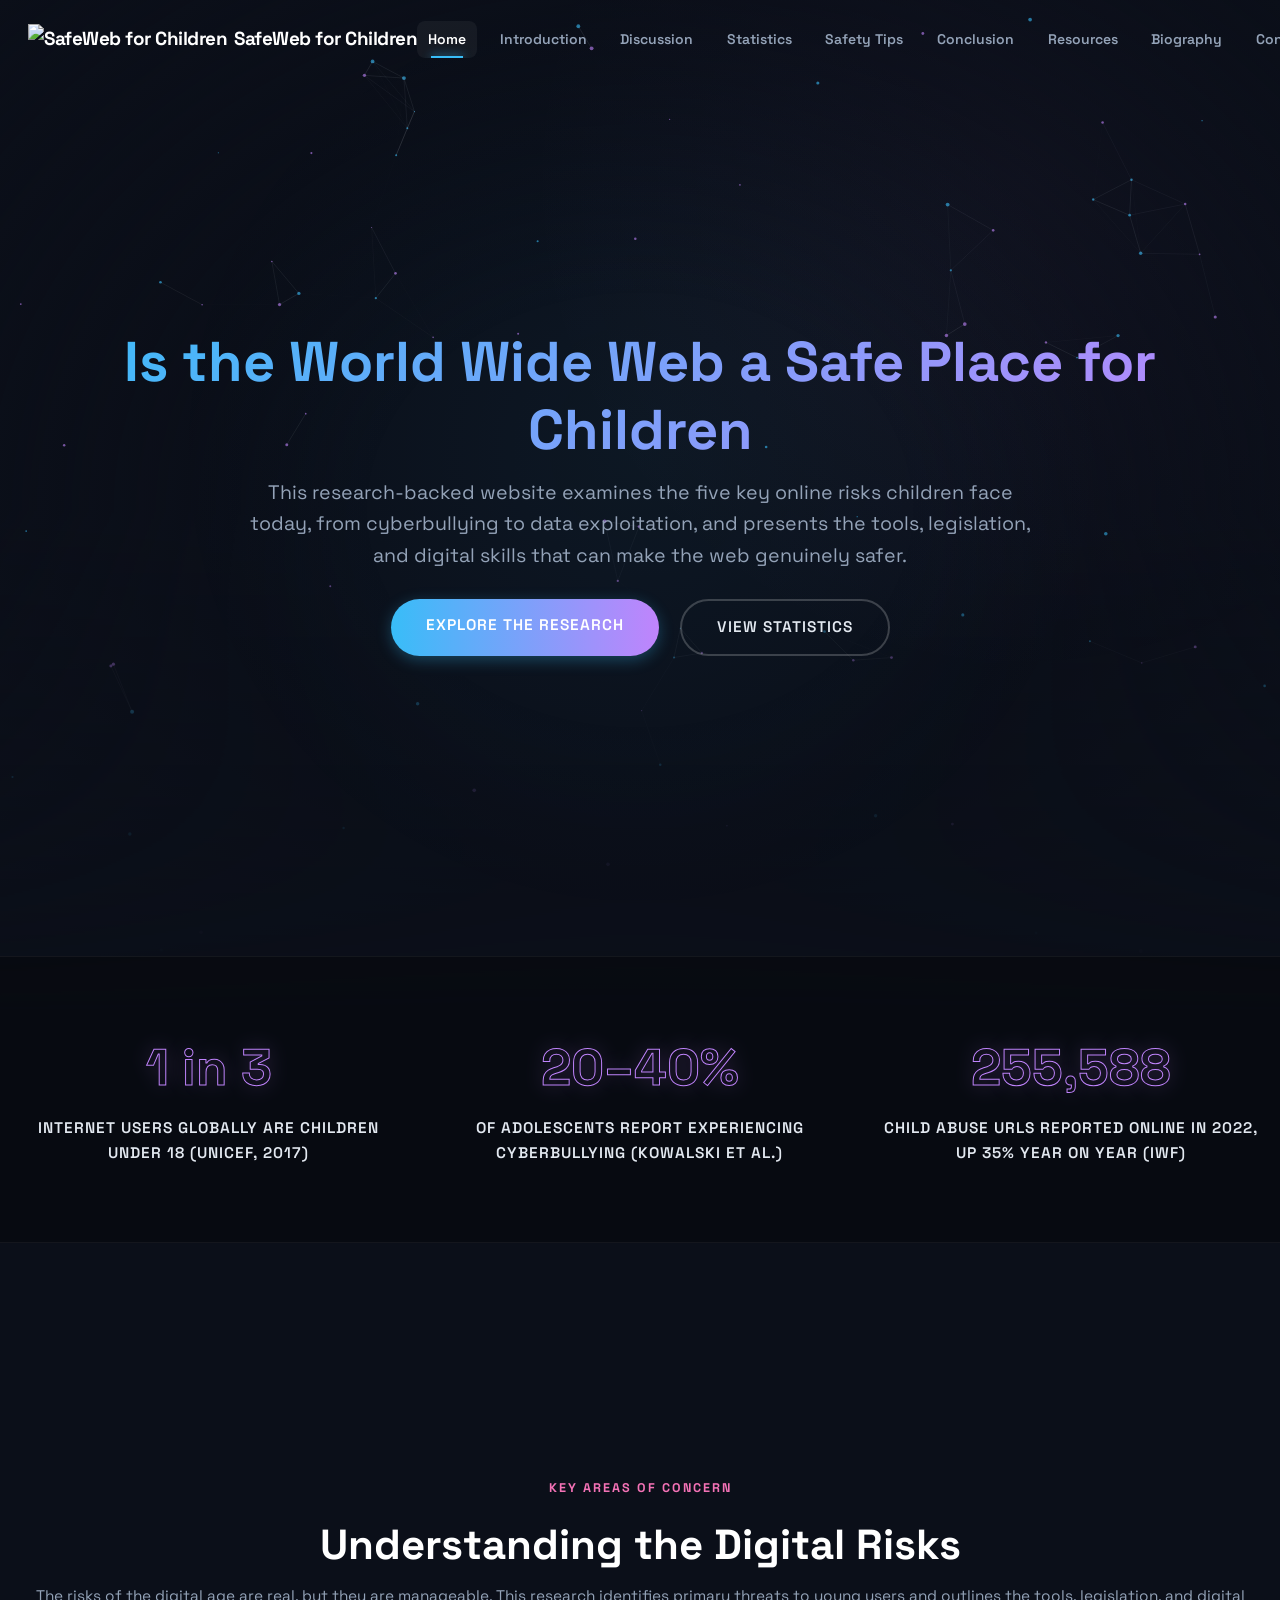
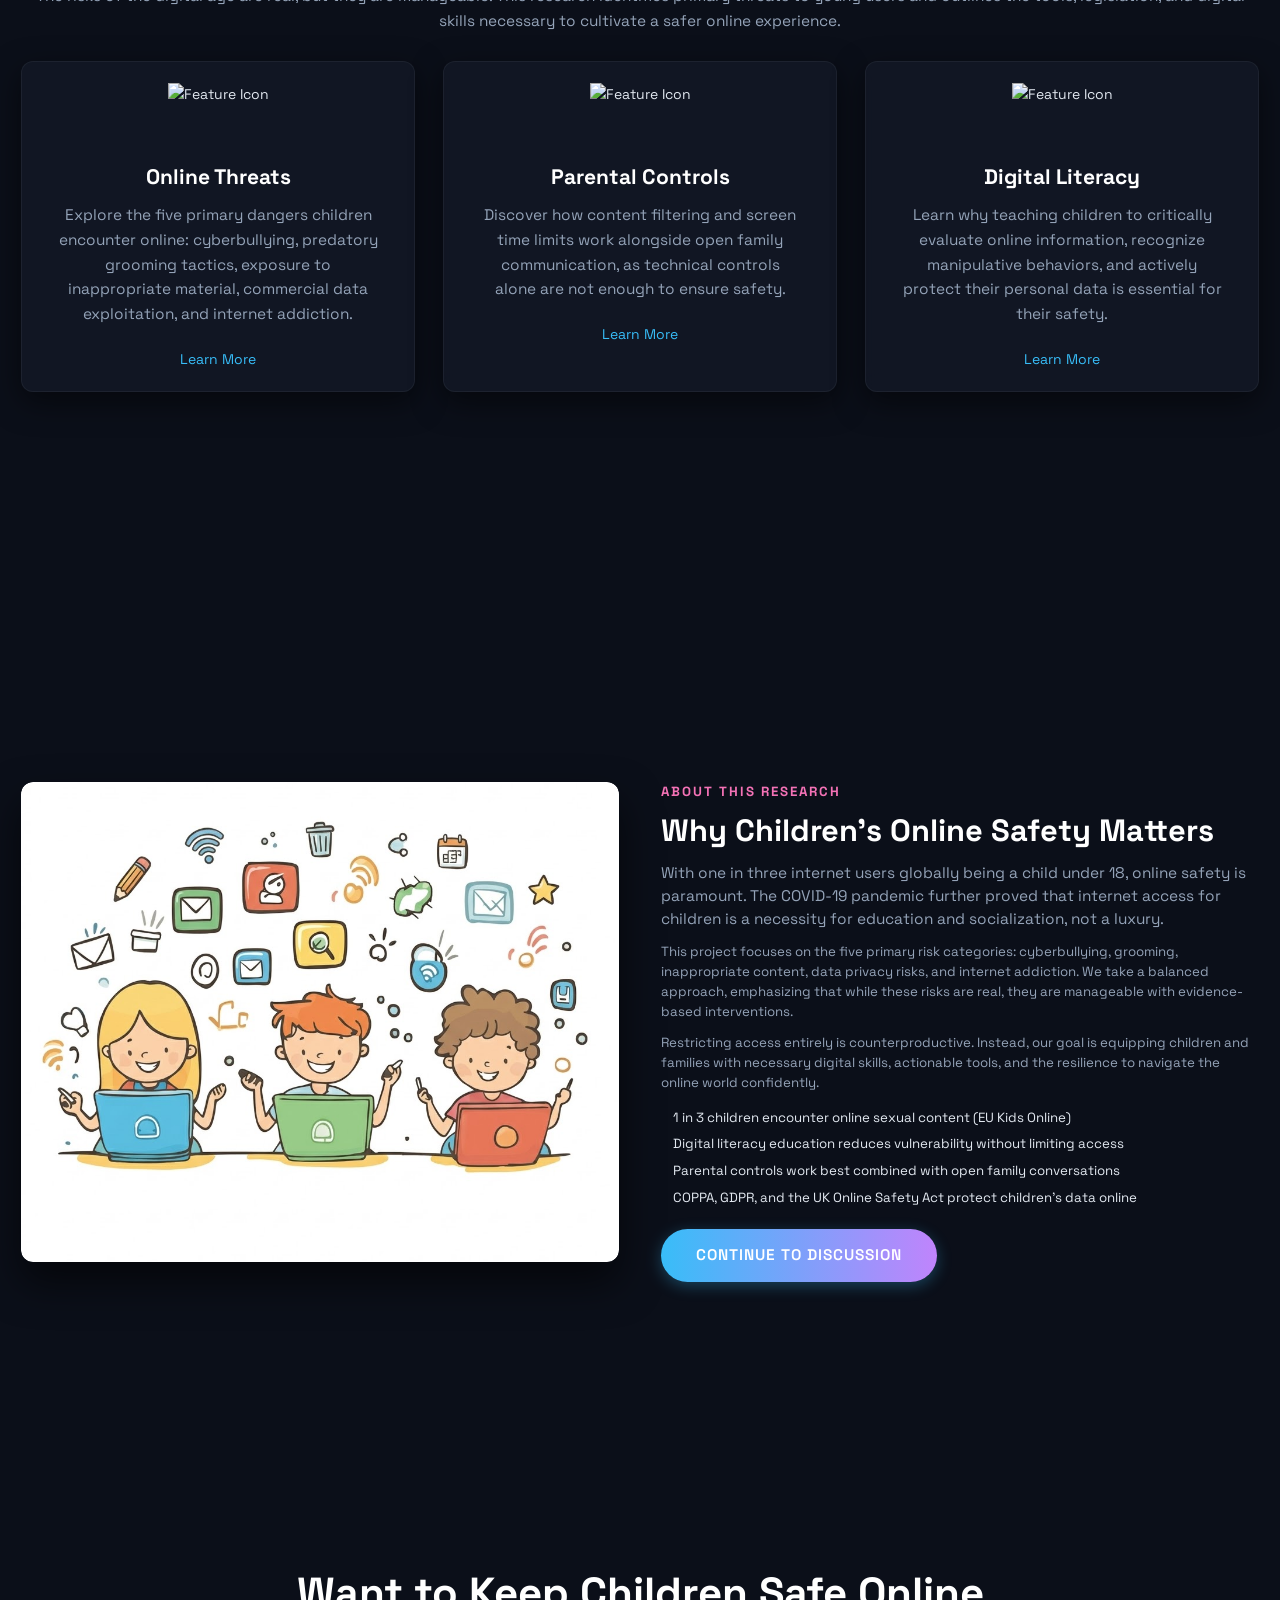
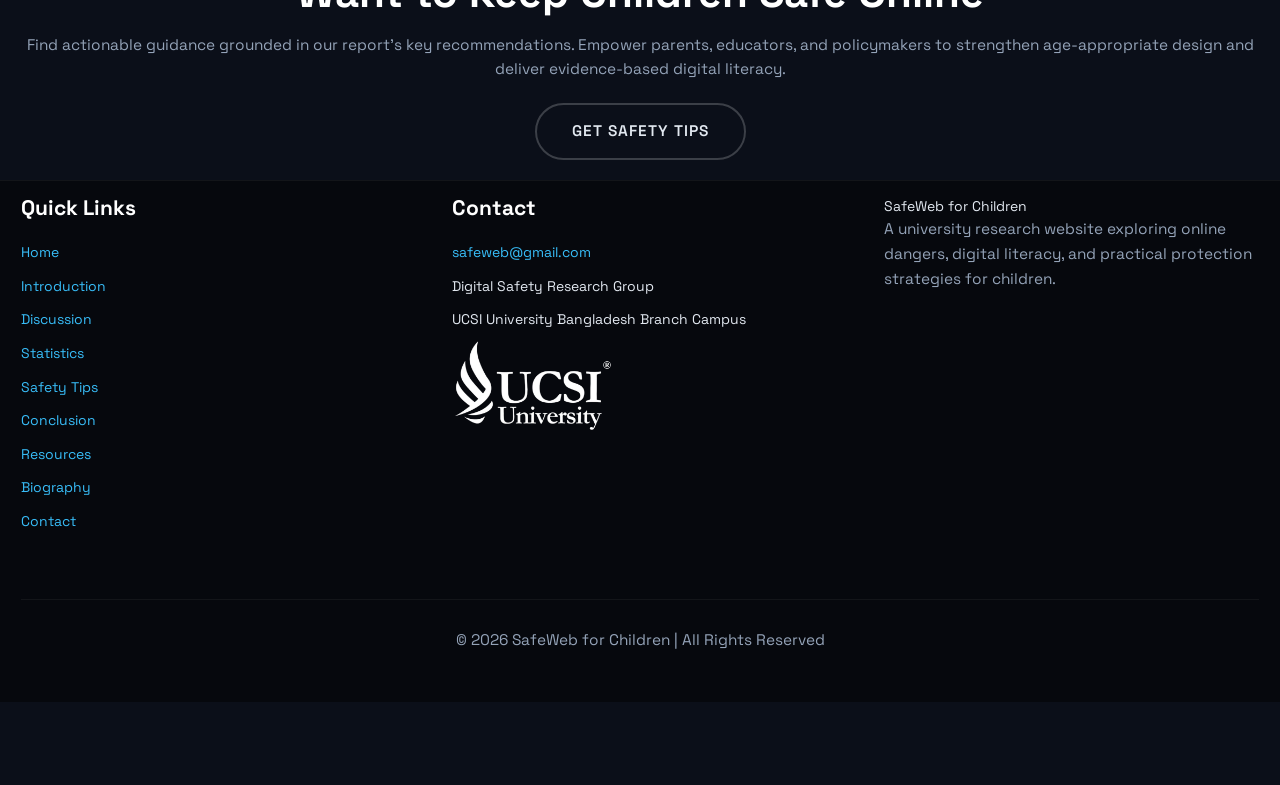
==== commit 6a93569a: "changed sources in resources, resized the youtube window in page" ====
--- a/index.html
+++ b/index.html
@@ -8,11 +8,9 @@
 <link href="css/styles.css" rel="stylesheet"/>
 </head>
 <body>
-
 <header class="site-header">
 <div class="container header-inner">
 <a aria-label="SafeWeb for Children home" class="brand" href="index.html">
-
 <img alt="SafeWeb for Children" class="logo-dark" src="images/pngs/Dark-mode-logo.png"/>
 <img alt="SafeWeb for Children" class="logo-light" src="images/pngs/White-mode-logo.png"/>
 <span class="brand-text hide-for-logo">SafeWeb for Children</span>
@@ -36,8 +34,7 @@
 </div>
 </div>
 </header>
-<main class="page-main page-main--no-pad" id="main" style="padding-top:0;">
-
+<main class="page-main page-main--no-pad util-style-22" id="main">
 <section aria-labelledby="hero-title" class="hero scroll-page">
 <div aria-hidden="true" class="hero-shape"></div>
 <div class="container hero-grid">
@@ -53,10 +50,9 @@
 </div>
 </div>
 </section>
-
-<div aria-label="Key online safety statistics" class="stats-bar" style="padding:5rem 0 4rem 0; margin: 4rem 0 3rem 0;">
-<div class="container">
-<div class="stats-row" style="gap: 4rem;">
+<div aria-label="Key online safety statistics" class="stats-bar util-style-23">
+<div class="container">
+<div class="stats-row util-style-24">
 <div class="stat">
 <div class="stat-number">1 in 3</div>
 <p class="stat-label">Internet users globally are children under 18 (UNICEF, 2017)</p>
@@ -72,9 +68,7 @@
 </div>
 </div>
 </div>
-
 <section class="scroll-page section section--white">
-
 <div aria-labelledby="features-heading">
 <div class="container">
 <div class="section-heading">
@@ -87,7 +81,6 @@
 <div class="grid-3">
 <article aria-label="Online Threats card" class="card card--accent">
 <div class="custom-feature-icon">
-
 <img alt="Feature Icon" class="feature-img-dark" src="images/pngs/unnamed (49)-Photoroom.png"/>
 <img alt="Feature Icon" class="feature-img-light" src="images/pngs/unnamed (50)-Photoroom.png"/>
 </div>
@@ -99,7 +92,6 @@
 </article>
 <article aria-label="Parental Controls card" class="card card--accent">
 <div class="custom-feature-icon">
-
 <img alt="Feature Icon" class="feature-img-dark" src="images\pngs\unnamed (51)-Photoroom.png"/>
 <img alt="Feature Icon" class="feature-img-light" src="images/pngs/unnamed (52)-Photoroom.png"/>
 </div>
@@ -109,7 +101,6 @@
 </article>
 <article aria-label="Digital Literacy card" class="card card--accent">
 <div class="custom-feature-icon">
-
 <img alt="Feature Icon" class="feature-img-dark" src="images/pngs/unnamed (53)-Photoroom.png"/>
 <img alt="Feature Icon" class="feature-img-light" src="images/pngs/unnamed (54)-Photoroom.png"/>
 </div>
@@ -121,7 +112,6 @@
 </div>
 </div>
 </section>
-
 <section aria-labelledby="about-heading" class="scroll-page section section--alt">
 <div class="container">
 <div class="grid-2">
@@ -151,10 +141,8 @@
 </div>
 </div>
 </section>
-
 <section class="scroll-page scroll-page--footer">
-
-<div aria-label="Call to action" class="cta-banner" style="border:none; margin-bottom: 0; padding: 0 0 1rem 0; background:none;">
+<div aria-label="Call to action" class="cta-banner util-style-25">
 <div class="container">
 <h2>Want to Keep Children Safe Online</h2>
 <p class="lead">
@@ -165,8 +153,7 @@
 </div>
 </div>
 </div>
-
-<footer class="site-footer" style="margin-top: 0; width:100%; padding: 1rem 0 2rem;">
+<footer class="site-footer util-style-26">
 <div class="container footer-inner">
 <div class="footer-grid">
 <div class="footer-col">
@@ -192,10 +179,10 @@
 <span>Digital Safety Research Group</span>
 </li>
 <li>
-<div style="display: inline-flex; flex-direction: column; align-items: flex-start;">
+<div class="util-style-2">
 <span>UCSI University Bangladesh Branch Campus</span>
-<img alt="UCSI University" class="logo-dark" src="images/pngs/channels4_profile-Photoroom.png" style="max-height: 90px; width: auto; object-fit: contain; margin-top: 10px;"/>
-<img alt="UCSI University (Light Mode)" class="logo-light" src="images/pngs/unnamed-Photoroom.png" style="max-height: 90px; width: auto; object-fit: contain; margin-top: 10px;"/></div>
+<img alt="UCSI University" class="logo-dark util-style-3" src="images/pngs/channels4_profile-Photoroom.png"/>
+<img alt="UCSI University (Light Mode)" class="logo-light util-style-3" src="images/pngs/unnamed-Photoroom.png"/></div>
 </li>
 </ul>
 </div><div class="footer-col">
--- a/css/styles.css
+++ b/css/styles.css
@@ -153,8 +153,8 @@
 
 .card, .content-card, .tips-card {
   background: var(--bg-card);
+  -webkit-backdrop-filter: blur(12px);
   backdrop-filter: blur(12px);
-  -webkit-backdrop-filter: blur(12px);
   border: 1px solid rgba(255, 255, 255, 0.05);
   border-radius: var(--radius);
   padding: 1.5rem 2.5rem; 
@@ -206,6 +206,7 @@
 }
 .site-header.scrolled {
   background: rgba(11, 15, 25, 0.85);
+  -webkit-backdrop-filter: blur(16px);
   backdrop-filter: blur(16px);
   border-bottom: 1px solid rgba(255,255,255,0.05);
   height: 60px; 
@@ -395,7 +396,8 @@
     position: absolute;
     top: 80px; left: 0; right: 0; 
     background: var(--bg-card);
-    backdrop-filter: blur(15px);
+    -webkit-backdrop-filter: blur(15px);
+      backdrop-filter: blur(15px);
     flex-direction: column;
     padding: 2rem;
     text-align: center;
@@ -727,3 +729,37 @@
   text-shadow: 0 0 10px rgba(251, 191, 36, 0.4);
 }
 
+
+/* --- UTILITY CLASSES EXTRACTED FROM INLINE STYLES --- */
+.util-style-1 { text-align:center !important; }
+.util-style-2 { display: inline-flex; flex-direction: column; align-items: flex-start !important; }
+.util-style-3 { max-height: 90px; width: auto; object-fit: contain; margin-top: 10px !important; }
+.util-style-4 { padding-top: 2rem; padding-bottom: 1rem !important; }
+.util-style-5 { padding-top: 1rem !important; }
+.util-style-6 { padding-top: 1rem; padding-bottom: 0.5rem !important; }
+.util-style-7 { margin-bottom: 0.5rem; transform: translateY(-10px) !important; }
+.util-style-8 { margin-bottom: 0.2rem !important; }
+.util-style-9 { margin-bottom: 0 !important; }
+.util-style-10 { margin-top: 0.5rem !important; }
+.util-style-11 { display: grid; grid-template-columns: 1fr 1fr; gap: 1.5rem !important; }
+.util-style-12 { display: grid; grid-template-columns: 200px 1fr; gap: 2rem; align-items: start !important; }
+.util-style-13 { display: flex; flex-direction: column !important; }
+.util-style-14 { margin-top: 0.4rem !important; }
+.util-style-15 { margin-top: 1rem !important; }
+.util-style-16 { margin-bottom: 0.5rem !important; }
+.util-style-17 { padding-top: 2rem !important; }
+.util-style-18 { text-align: center; display: flex; flex-direction: column; align-items: center; justify-content: flex-start !important; }
+.util-style-19 { margin-top: 0 !important; }
+.util-style-20 { text-align: center !important; }
+.util-style-21 { text-align: center; display: flex; flex-direction: column; align-items: center; justify-content: center !important; }
+.util-style-22 { padding-top:0 !important; }
+.util-style-23 { padding:5rem 0 4rem 0; margin: 4rem 0 3rem 0 !important; }
+.util-style-24 { gap: 4rem !important; }
+.util-style-25 { border:none; margin-bottom: 0; padding: 0 0 1rem 0; background:none !important; }
+.util-style-26 { margin-top: 0; width:100%; padding: 1rem 0 2rem !important; }
+.util-style-27 { grid-column: 1 / -1;  margin-top: 1rem; text-align: left !important; }
+.util-style-28 { margin-bottom: 0.5rem; text-align: left !important; }
+.util-style-29 { margin-top: 3rem; gap: 2rem; margin-bottom: 3rem !important; }
+.util-style-30 { display: flex; justify-content: center; margin-top: 3rem; margin-bottom: 2rem; width: 100% !important; }
+.util-style-31 { width: 100%; max-width: 1050px; aspect-ratio: 16/9 !important; }
+.util-style-32 { width: 100%; height: 100%; border-radius: 12px; box-shadow: 0 10px 30px rgba(0,0,0,0.5) !important; }
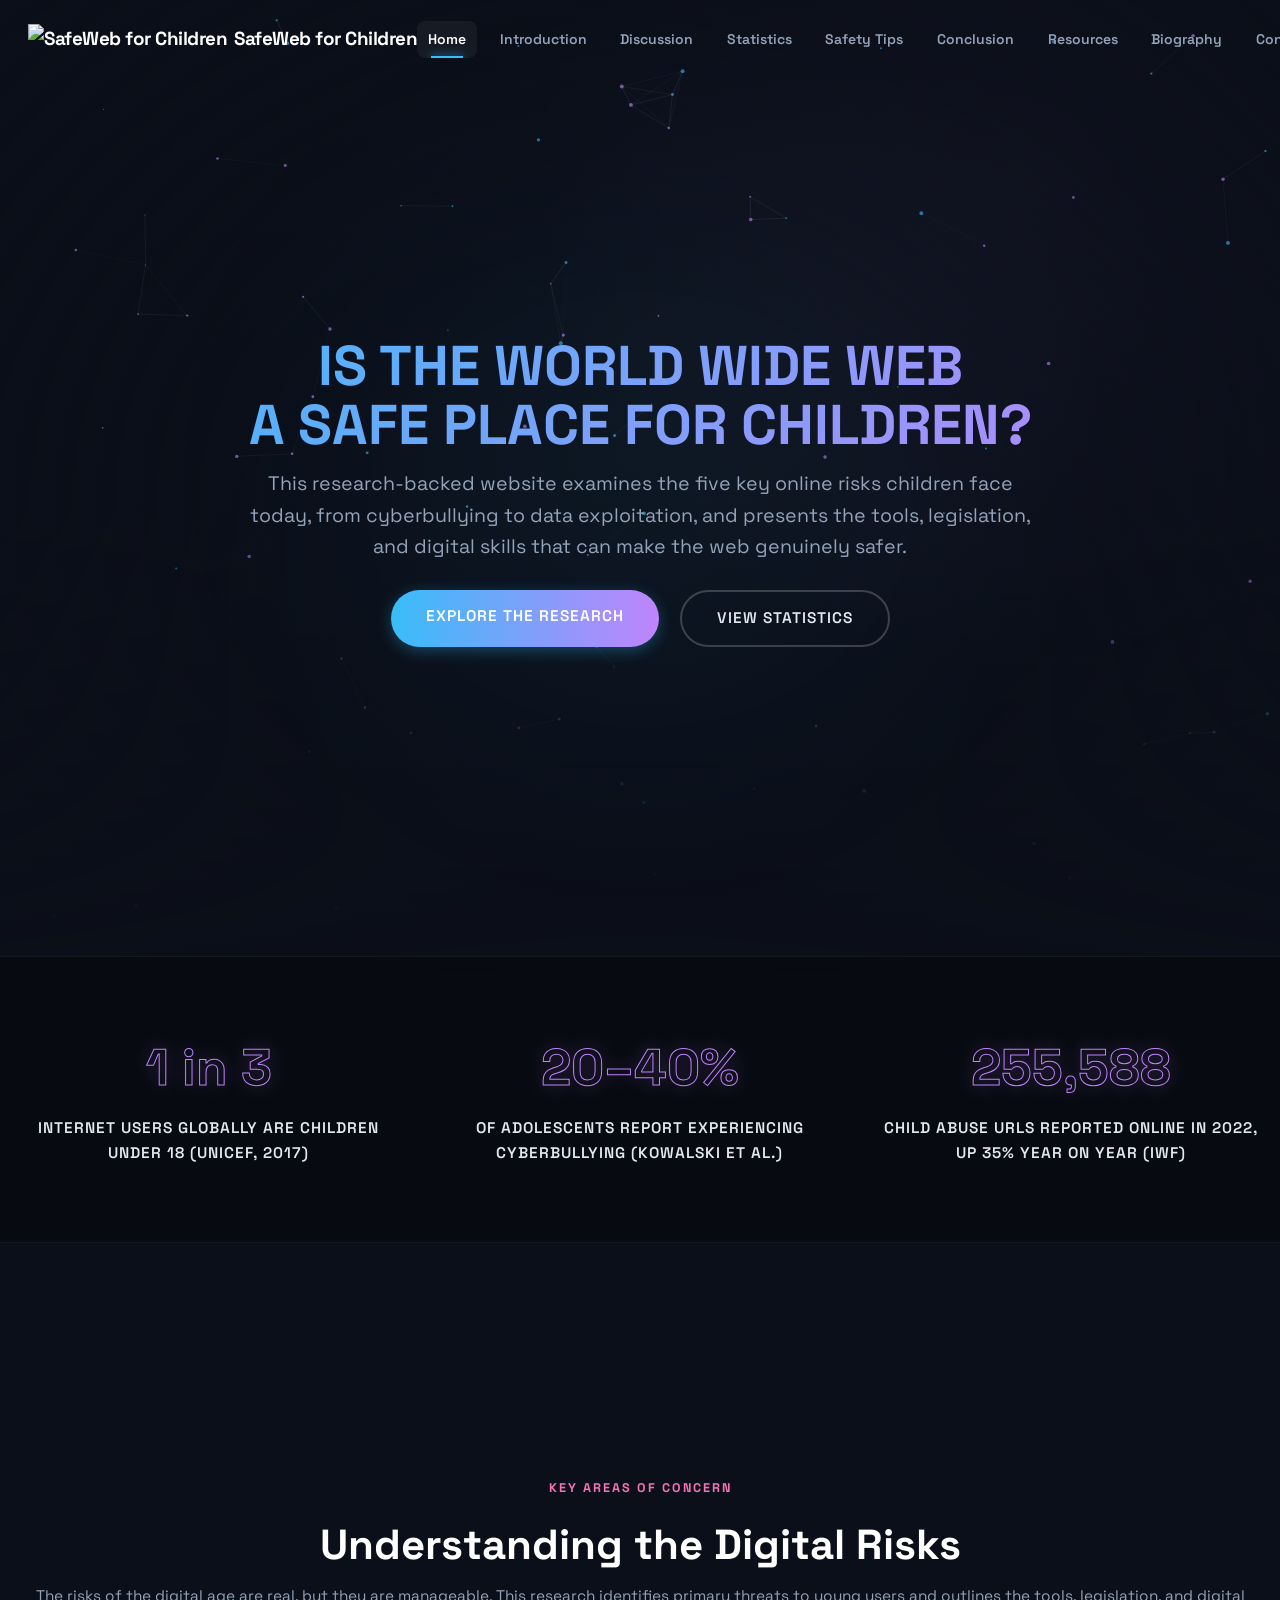
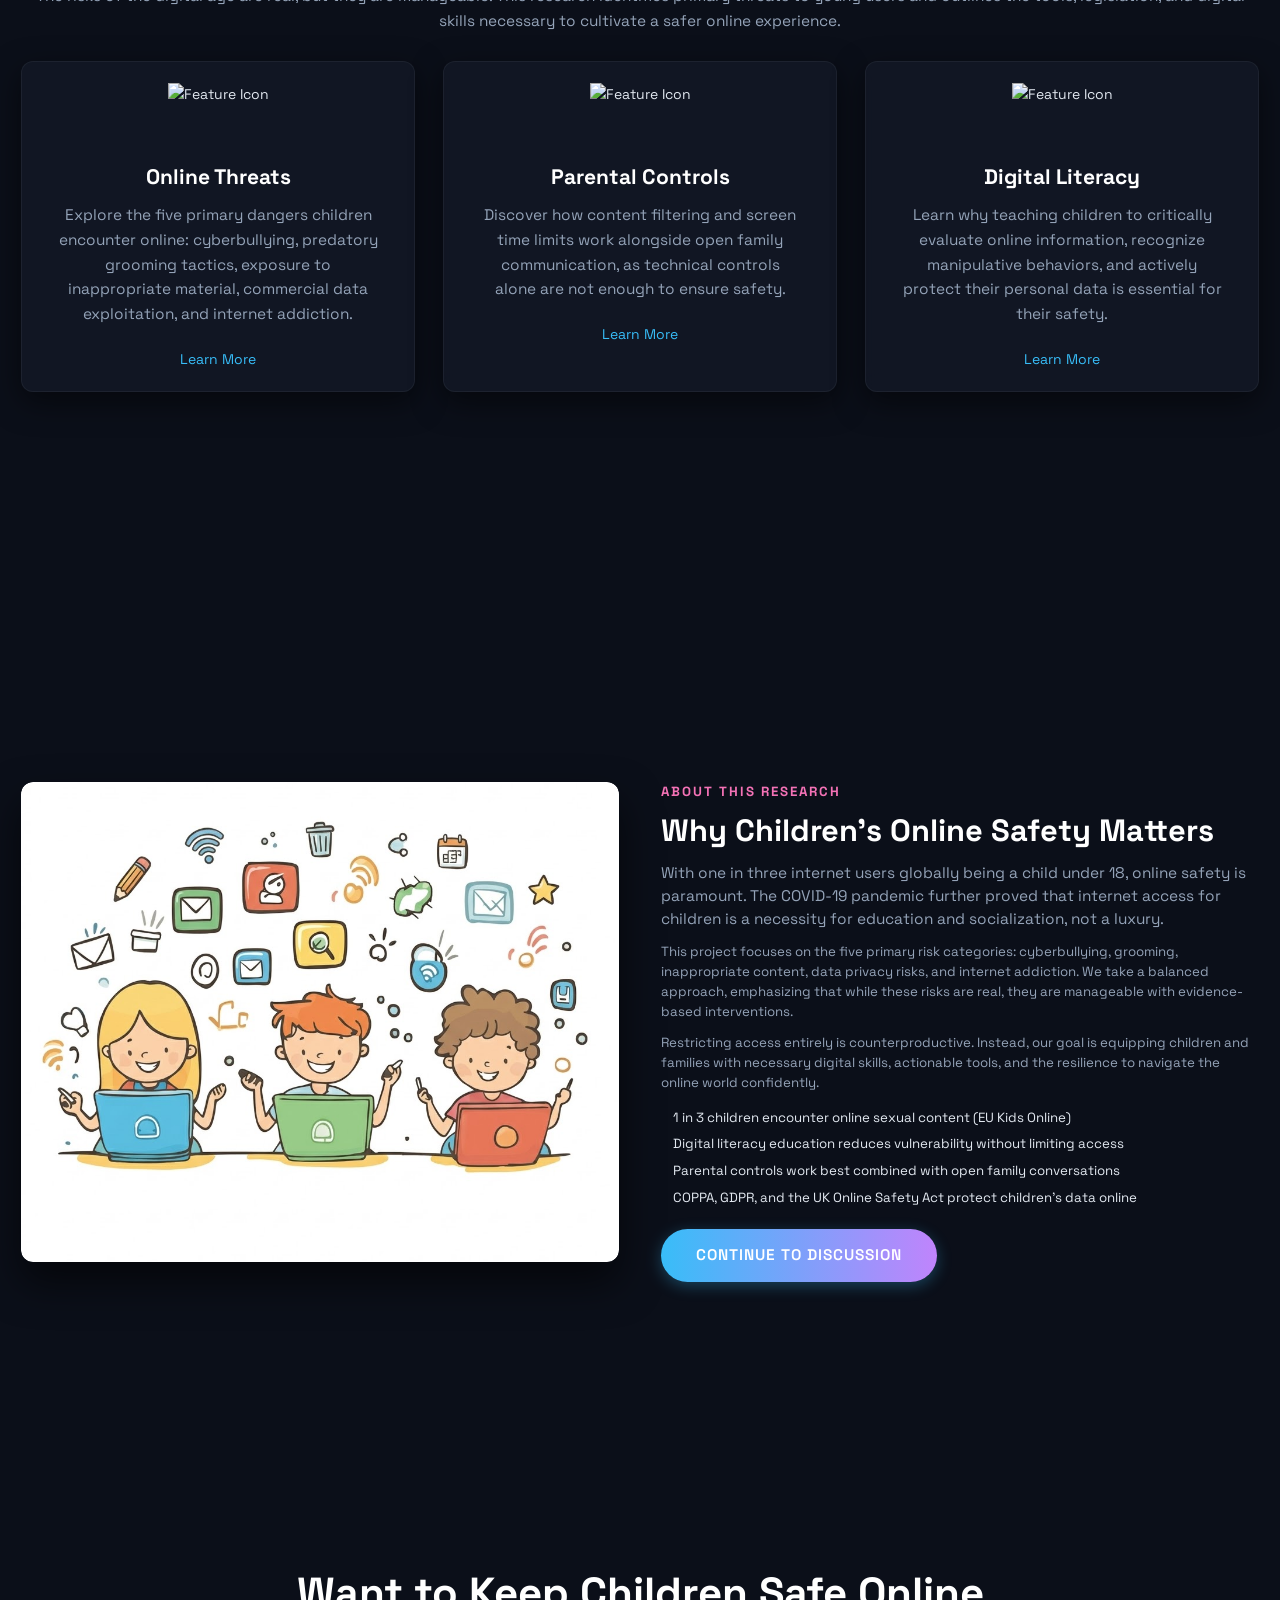
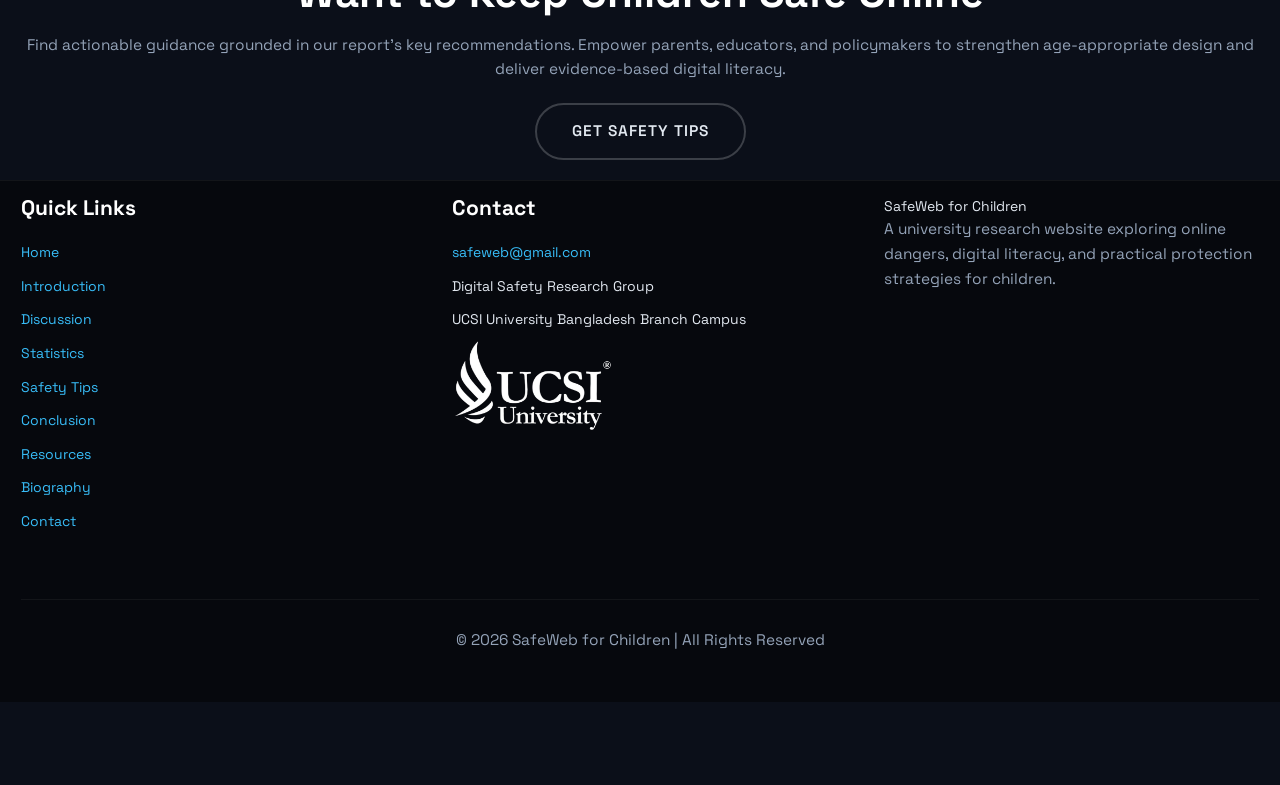
==== commit a0b700ad: "change the heading from 1 lane to 2 lane, in certered position" ====
--- a/index.html
+++ b/index.html
@@ -1,206 +1,216 @@
 <!DOCTYPE html>
 
 <html lang="en">
+
 <head>
-<meta charset="utf-8"/>
-<meta content="width=device-width, initial-scale=1.0" name="viewport"/>
-<title>SafeWeb for Children | Is the World Wide Web Safe for Children?</title>
-<link href="css/styles.css" rel="stylesheet"/>
+    <meta charset="utf-8" />
+    <meta content="width=device-width, initial-scale=1.0" name="viewport" />
+    <title>SafeWeb for Children | Is the World Wide Web Safe for Children?</title>
+    <link href="css/styles.css" rel="stylesheet" />
 </head>
+
 <body>
-<header class="site-header">
-<div class="container header-inner">
-<a aria-label="SafeWeb for Children home" class="brand" href="index.html">
-<img alt="SafeWeb for Children" class="logo-dark" src="images/pngs/Dark-mode-logo.png"/>
-<img alt="SafeWeb for Children" class="logo-light" src="images/pngs/White-mode-logo.png"/>
-<span class="brand-text hide-for-logo">SafeWeb for Children</span>
-</a>
-<div class="nav-wrap">
-<input class="nav-toggle-input" id="nav-toggle" type="checkbox"/>
-<label aria-label="Open navigation menu" class="nav-toggle-label" for="nav-toggle">
-<span aria-hidden="true" class="hamburger"></span>
-</label>
-<nav aria-label="Primary navigation" class="nav nav-menu">
-<a class="nav-link is-active" href="index.html">Home</a>
-<a class="nav-link" href="introduction.html">Introduction</a>
-<a class="nav-link" href="discussion.html">Discussion</a>
-<a class="nav-link" href="statistics.html">Statistics</a>
-<a class="nav-link" href="safety-tips.html">Safety Tips</a>
-<a class="nav-link" href="conclusion.html">Conclusion</a>
-<a class="nav-link" href="resources.html">Resources</a>
-<a class="nav-link" href="biography.html">Biography</a>
-<a class="nav-link" href="contact.html">Contact</a>
-</nav>
-</div>
-</div>
-</header>
-<main class="page-main page-main--no-pad util-style-22" id="main">
-<section aria-labelledby="hero-title" class="hero scroll-page">
-<div aria-hidden="true" class="hero-shape"></div>
-<div class="container hero-grid">
-<div class="hero-content">
-<h1 id="hero-title">Is the World Wide Web a Safe Place for Children</h1>
-<p class="hero-subtitle">
-              This research-backed website examines the five key online risks children face today, from cyberbullying to data exploitation, and presents the tools, legislation, and digital skills that can make the web genuinely safer.
-            </p>
-<div aria-label="Primary actions" class="hero-actions" role="group">
-<a class="btn btn--primary btn--pulse" href="introduction.html">Explore the Research</a>
-<a class="btn btn--secondary" href="statistics.html">View Statistics</a>
-</div>
-</div>
-</div>
-</section>
-<div aria-label="Key online safety statistics" class="stats-bar util-style-23">
-<div class="container">
-<div class="stats-row util-style-24">
-<div class="stat">
-<div class="stat-number">1 in 3</div>
-<p class="stat-label">Internet users globally are children under 18 (UNICEF, 2017)</p>
-</div>
-<div class="stat">
-<div class="stat-number">20–40%</div>
-<p class="stat-label">Of adolescents report experiencing cyberbullying (Kowalski et al.)</p>
-</div>
-<div class="stat">
-<div class="stat-number">255,588</div>
-<p class="stat-label">Child abuse URLs reported online in 2022, up 35% year on year (IWF)</p>
-</div>
-</div>
-</div>
-</div>
-<section class="scroll-page section section--white">
-<div aria-labelledby="features-heading">
-<div class="container">
-<div class="section-heading">
-<p class="overline">KEY AREAS OF CONCERN</p>
-<h2 id="features-heading">Understanding the Digital Risks</h2>
-<p class="lead">
-              The risks of the digital age are real, but they are manageable. This research identifies primary threats to young users and outlines the tools, legislation, and digital skills necessary to cultivate a safer online experience.
-            </p>
-</div>
-<div class="grid-3">
-<article aria-label="Online Threats card" class="card card--accent">
-<div class="custom-feature-icon">
-<img alt="Feature Icon" class="feature-img-dark" src="images/pngs/unnamed (49)-Photoroom.png"/>
-<img alt="Feature Icon" class="feature-img-light" src="images/pngs/unnamed (50)-Photoroom.png"/>
-</div>
-<h3>Online Threats</h3>
-<p>
-                Explore the five primary dangers children encounter online: cyberbullying, predatory grooming tactics, exposure to inappropriate material, commercial data exploitation, and internet addiction.
-              </p>
-<a class="feature-card-link" href="discussion.html#dangers">Learn More</a>
-</article>
-<article aria-label="Parental Controls card" class="card card--accent">
-<div class="custom-feature-icon">
-<img alt="Feature Icon" class="feature-img-dark" src="images\pngs\unnamed (51)-Photoroom.png"/>
-<img alt="Feature Icon" class="feature-img-light" src="images/pngs/unnamed (52)-Photoroom.png"/>
-</div>
-<h3>Parental Controls</h3>
-<p>Discover how content filtering and screen time limits work alongside open family communication, as technical controls alone are not enough to ensure safety.</p>
-<a class="feature-card-link" href="discussion.html#parental-tools">Learn More</a>
-</article>
-<article aria-label="Digital Literacy card" class="card card--accent">
-<div class="custom-feature-icon">
-<img alt="Feature Icon" class="feature-img-dark" src="images/pngs/unnamed (53)-Photoroom.png"/>
-<img alt="Feature Icon" class="feature-img-light" src="images/pngs/unnamed (54)-Photoroom.png"/>
-</div>
-<h3>Digital Literacy</h3>
-<p>Learn why teaching children to critically evaluate online information, recognize manipulative behaviors, and actively protect their personal data is essential for their safety.</p>
-<a class="feature-card-link" href="safety-tips.html#children-tips">Learn More</a>
-</article>
-</div>
-</div>
-</div>
-</section>
-<section aria-labelledby="about-heading" class="scroll-page section section--alt">
-<div class="container">
-<div class="grid-2">
-<figure class="about-figure">
-<img alt="Children using a computer with digital safety guidance" src="images/unnamed (55) (1).jpg"/>
-</figure>
-<div class="stack">
-<p class="overline">ABOUT THIS RESEARCH</p>
-<h2 id="about-heading">Why Children's Online Safety Matters</h2>
-<p class="lead">
-                With one in three internet users globally being a child under 18, online safety is paramount. The COVID-19 pandemic further proved that internet access for children is a necessity for education and socialization, not a luxury.
-              </p>
-<p>
-                This project focuses on the five primary risk categories: cyberbullying, grooming, inappropriate content, data privacy risks, and internet addiction. We take a balanced approach, emphasizing that while these risks are real, they are manageable with evidence-based interventions.
-              </p>
-<p>
-                Restricting access entirely is counterproductive. Instead, our goal is equipping children and families with necessary digital skills, actionable tools, and the resilience to navigate the online world confidently.
-              </p>
-<ul aria-label="Key research points" class="checklist">
-<li><span aria-hidden="true" class="check"></span>1 in 3 children encounter online sexual content (EU Kids Online)</li>
-<li><span aria-hidden="true" class="check"></span>Digital literacy education reduces vulnerability without limiting access</li>
-<li><span aria-hidden="true" class="check"></span>Parental controls work best combined with open family conversations</li>
-<li><span aria-hidden="true" class="check"></span>COPPA, GDPR, and the UK Online Safety Act protect children's data online</li>
-</ul>
-<a class="btn btn--primary" href="discussion.html">Continue to Discussion</a>
-</div>
-</div>
-</div>
-</section>
-<section class="scroll-page scroll-page--footer">
-<div aria-label="Call to action" class="cta-banner util-style-25">
-<div class="container">
-<h2>Want to Keep Children Safe Online</h2>
-<p class="lead">
-            Find actionable guidance grounded in our report's key recommendations. Empower parents, educators, and policymakers to strengthen age-appropriate design and deliver evidence-based digital literacy.
-          </p>
-<div class="cta-actions">
-<a class="btn btn--secondary" href="safety-tips.html">Get Safety Tips</a>
-</div>
-</div>
-</div>
-<footer class="site-footer util-style-26">
-<div class="container footer-inner">
-<div class="footer-grid">
-<div class="footer-col">
-<h3 class="footer-heading">Quick Links</h3>
-<ul class="footer-links">
-<li><a href="index.html">Home</a></li>
-<li><a href="introduction.html">Introduction</a></li>
-<li><a href="discussion.html">Discussion</a></li>
-<li><a href="statistics.html">Statistics</a></li>
-<li><a href="safety-tips.html">Safety Tips</a></li>
-<li><a href="conclusion.html">Conclusion</a></li>
-<li><a href="resources.html">Resources</a></li>
-<li><a href="biography.html">Biography</a></li>
-<li><a href="contact.html">Contact</a></li>
-</ul>
-</div><div class="footer-col">
-<h3 class="footer-heading">Contact</h3>
-<ul class="footer-contact">
-<li>
-<a href="mailto:safeweb@gmail.com">safeweb@gmail.com</a>
-</li>
-<li>
-<span>Digital Safety Research Group</span>
-</li>
-<li>
-<div class="util-style-2">
-<span>UCSI University Bangladesh Branch Campus</span>
-<img alt="UCSI University" class="logo-dark util-style-3" src="images/pngs/channels4_profile-Photoroom.png"/>
-<img alt="UCSI University (Light Mode)" class="logo-light util-style-3" src="images/pngs/unnamed-Photoroom.png"/></div>
-</li>
-</ul>
-</div><div class="footer-col">
-<div class="footer-brand">
-<span class="footer-brand-name">SafeWeb for Children</span>
-</div>
-<p class="footer-desc">
-                A university research website exploring online dangers, digital literacy, and practical protection strategies for children.
-              </p>
-</div></div>
-<div class="footer-divider"></div>
-<div class="footer-meta">
-<p>© 2026 SafeWeb for Children | All Rights Reserved</p>
-</div>
-</div>
-</footer>
-</section>
-</main>
-<script src="js/scripts.js"></script>
+    <header class="site-header">
+        <div class="container header-inner">
+            <a aria-label="SafeWeb for Children home" class="brand" href="index.html">
+                <img alt="SafeWeb for Children" class="logo-dark" src="images/pngs/Dark-mode-logo.png" />
+                <img alt="SafeWeb for Children" class="logo-light" src="images/pngs/White-mode-logo.png" />
+                <span class="brand-text hide-for-logo">SafeWeb for Children</span>
+            </a>
+            <div class="nav-wrap">
+                <input class="nav-toggle-input" id="nav-toggle" type="checkbox" />
+                <label aria-label="Open navigation menu" class="nav-toggle-label" for="nav-toggle">
+                    <span aria-hidden="true" class="hamburger"></span>
+                </label>
+                <nav aria-label="Primary navigation" class="nav nav-menu">
+                    <a class="nav-link is-active" href="index.html">Home</a>
+                    <a class="nav-link" href="introduction.html">Introduction</a>
+                    <a class="nav-link" href="discussion.html">Discussion</a>
+                    <a class="nav-link" href="statistics.html">Statistics</a>
+                    <a class="nav-link" href="safety-tips.html">Safety Tips</a>
+                    <a class="nav-link" href="conclusion.html">Conclusion</a>
+                    <a class="nav-link" href="resources.html">Resources</a>
+                    <a class="nav-link" href="biography.html">Biography</a>
+                    <a class="nav-link" href="contact.html">Contact</a>
+                </nav>
+            </div>
+        </div>
+    </header>
+    <main class="page-main page-main--no-pad util-style-22" id="main">
+        <section aria-labelledby="hero-title" class="hero scroll-page">
+            <div aria-hidden="true" class="hero-shape"></div>
+            <div class="container hero-grid">
+                <div class="hero-content">
+                    <h1 id="hero-title" class="title-split">
+                        <span class="title-line">IS THE WORLD WIDE WEB</span>
+                        <span class="title-line">A SAFE PLACE FOR CHILDREN?</span>
+                    </h1>
+                    <p class="hero-subtitle">
+                        This research-backed website examines the five key online risks children face today, from cyberbullying to data exploitation, and presents the tools, legislation, and digital skills that can make the web genuinely safer.
+                    </p>
+                    <div aria-label="Primary actions" class="hero-actions" role="group">
+                        <a class="btn btn--primary btn--pulse" href="introduction.html">Explore the Research</a>
+                        <a class="btn btn--secondary" href="statistics.html">View Statistics</a>
+                    </div>
+                </div>
+            </div>
+        </section>
+        <div aria-label="Key online safety statistics" class="stats-bar util-style-23">
+            <div class="container">
+                <div class="stats-row util-style-24">
+                    <div class="stat">
+                        <div class="stat-number">1 in 3</div>
+                        <p class="stat-label">Internet users globally are children under 18 (UNICEF, 2017)</p>
+                    </div>
+                    <div class="stat">
+                        <div class="stat-number">20–40%</div>
+                        <p class="stat-label">Of adolescents report experiencing cyberbullying (Kowalski et al.)</p>
+                    </div>
+                    <div class="stat">
+                        <div class="stat-number">255,588</div>
+                        <p class="stat-label">Child abuse URLs reported online in 2022, up 35% year on year (IWF)</p>
+                    </div>
+                </div>
+            </div>
+        </div>
+        <section class="scroll-page section section--white">
+            <div aria-labelledby="features-heading">
+                <div class="container">
+                    <div class="section-heading">
+                        <p class="overline">KEY AREAS OF CONCERN</p>
+                        <h2 id="features-heading">Understanding the Digital Risks</h2>
+                        <p class="lead">
+                            The risks of the digital age are real, but they are manageable. This research identifies primary threats to young users and outlines the tools, legislation, and digital skills necessary to cultivate a safer online experience.
+                        </p>
+                    </div>
+                    <div class="grid-3">
+                        <article aria-label="Online Threats card" class="card card--accent">
+                            <div class="custom-feature-icon">
+                                <img alt="Feature Icon" class="feature-img-dark" src="images/pngs/unnamed (49)-Photoroom.png" />
+                                <img alt="Feature Icon" class="feature-img-light" src="images/pngs/unnamed (50)-Photoroom.png" />
+                            </div>
+                            <h3>Online Threats</h3>
+                            <p>
+                                Explore the five primary dangers children encounter online: cyberbullying, predatory grooming tactics, exposure to inappropriate material, commercial data exploitation, and internet addiction.
+                            </p>
+                            <a class="feature-card-link" href="discussion.html#dangers">Learn More</a>
+                        </article>
+                        <article aria-label="Parental Controls card" class="card card--accent">
+                            <div class="custom-feature-icon">
+                                <img alt="Feature Icon" class="feature-img-dark" src="images\pngs\unnamed (51)-Photoroom.png" />
+                                <img alt="Feature Icon" class="feature-img-light" src="images/pngs/unnamed (52)-Photoroom.png" />
+                            </div>
+                            <h3>Parental Controls</h3>
+                            <p>Discover how content filtering and screen time limits work alongside open family communication, as technical controls alone are not enough to ensure safety.</p>
+                            <a class="feature-card-link" href="discussion.html#parental-tools">Learn More</a>
+                        </article>
+                        <article aria-label="Digital Literacy card" class="card card--accent">
+                            <div class="custom-feature-icon">
+                                <img alt="Feature Icon" class="feature-img-dark" src="images/pngs/unnamed (53)-Photoroom.png" />
+                                <img alt="Feature Icon" class="feature-img-light" src="images/pngs/unnamed (54)-Photoroom.png" />
+                            </div>
+                            <h3>Digital Literacy</h3>
+                            <p>Learn why teaching children to critically evaluate online information, recognize manipulative behaviors, and actively protect their personal data is essential for their safety.</p>
+                            <a class="feature-card-link" href="safety-tips.html#children-tips">Learn More</a>
+                        </article>
+                    </div>
+                </div>
+            </div>
+        </section>
+        <section aria-labelledby="about-heading" class="scroll-page section section--alt">
+            <div class="container">
+                <div class="grid-2">
+                    <figure class="about-figure">
+                        <img alt="Children using a computer with digital safety guidance" src="images/unnamed (55) (1).jpg" />
+                    </figure>
+                    <div class="stack">
+                        <p class="overline">ABOUT THIS RESEARCH</p>
+                        <h2 id="about-heading">Why Children's Online Safety Matters</h2>
+                        <p class="lead">
+                            With one in three internet users globally being a child under 18, online safety is paramount. The COVID-19 pandemic further proved that internet access for children is a necessity for education and socialization, not a luxury.
+                        </p>
+                        <p>
+                            This project focuses on the five primary risk categories: cyberbullying, grooming, inappropriate content, data privacy risks, and internet addiction. We take a balanced approach, emphasizing that while these risks are real, they are manageable with evidence-based interventions.
+                        </p>
+                        <p>
+                            Restricting access entirely is counterproductive. Instead, our goal is equipping children and families with necessary digital skills, actionable tools, and the resilience to navigate the online world confidently.
+                        </p>
+                        <ul aria-label="Key research points" class="checklist">
+                            <li><span aria-hidden="true" class="check"></span>1 in 3 children encounter online sexual content (EU Kids Online)</li>
+                            <li><span aria-hidden="true" class="check"></span>Digital literacy education reduces vulnerability without limiting access</li>
+                            <li><span aria-hidden="true" class="check"></span>Parental controls work best combined with open family conversations</li>
+                            <li><span aria-hidden="true" class="check"></span>COPPA, GDPR, and the UK Online Safety Act protect children's data online</li>
+                        </ul>
+                        <a class="btn btn--primary" href="discussion.html">Continue to Discussion</a>
+                    </div>
+                </div>
+            </div>
+        </section>
+        <section class="scroll-page scroll-page--footer">
+            <div aria-label="Call to action" class="cta-banner util-style-25">
+                <div class="container">
+                    <h2>Want to Keep Children Safe Online</h2>
+                    <p class="lead">
+                        Find actionable guidance grounded in our report's key recommendations. Empower parents, educators, and policymakers to strengthen age-appropriate design and deliver evidence-based digital literacy.
+                    </p>
+                    <div class="cta-actions">
+                        <a class="btn btn--secondary" href="safety-tips.html">Get Safety Tips</a>
+                    </div>
+                </div>
+            </div>
+            <footer class="site-footer util-style-26">
+                <div class="container footer-inner">
+                    <div class="footer-grid">
+                        <div class="footer-col">
+                            <h3 class="footer-heading">Quick Links</h3>
+                            <ul class="footer-links">
+                                <li><a href="index.html">Home</a></li>
+                                <li><a href="introduction.html">Introduction</a></li>
+                                <li><a href="discussion.html">Discussion</a></li>
+                                <li><a href="statistics.html">Statistics</a></li>
+                                <li><a href="safety-tips.html">Safety Tips</a></li>
+                                <li><a href="conclusion.html">Conclusion</a></li>
+                                <li><a href="resources.html">Resources</a></li>
+                                <li><a href="biography.html">Biography</a></li>
+                                <li><a href="contact.html">Contact</a></li>
+                            </ul>
+                        </div>
+                        <div class="footer-col">
+                            <h3 class="footer-heading">Contact</h3>
+                            <ul class="footer-contact">
+                                <li>
+                                    <a href="mailto:safeweb@gmail.com">safeweb@gmail.com</a>
+                                </li>
+                                <li>
+                                    <span>Digital Safety Research Group</span>
+                                </li>
+                                <li>
+                                    <div class="util-style-2">
+                                        <span>UCSI University Bangladesh Branch Campus</span>
+                                        <img alt="UCSI University" class="logo-dark util-style-3" src="images/pngs/channels4_profile-Photoroom.png" />
+                                        <img alt="UCSI University (Light Mode)" class="logo-light util-style-3" src="images/pngs/unnamed-Photoroom.png" />
+                                    </div>
+                                </li>
+                            </ul>
+                        </div>
+                        <div class="footer-col">
+                            <div class="footer-brand">
+                                <span class="footer-brand-name">SafeWeb for Children</span>
+                            </div>
+                            <p class="footer-desc">
+                                A university research website exploring online dangers, digital literacy, and practical protection strategies for children.
+                            </p>
+                        </div>
+                    </div>
+                    <div class="footer-divider"></div>
+                    <div class="footer-meta">
+                        <p>© 2026 SafeWeb for Children | All Rights Reserved</p>
+                    </div>
+                </div>
+            </footer>
+        </section>
+    </main>
+    <script src="js/scripts.js"></script>
 </body>
-</html>
+
+</html>
--- a/css/styles.css
+++ b/css/styles.css
@@ -1,367 +1,677 @@
-﻿
-@import url('https://fonts.googleapis.com/css2?family=Space+Grotesk:wght@300;400;600;700&display=swap');
+﻿@import url('https://fonts.googleapis.com/css2?family=Space+Grotesk:wght@300;400;600;700&display=swap');
 
 :root {
-  
-  --bg-dark: #0b0f19;
-  --bg-card: rgba(20, 26, 40, 0.7);
-  --text-main: #e2e8f0;
-  --text-muted: #94a3b8;
-
-  --accent-blue: #38bdf8;
-  --accent-purple: #c084fc;
-  --accent-pink: #f472b6;
-
-  --font-main: 'Space Grotesk', sans-serif;
-
-  --max-width: 1400px; 
-  --radius: 12px;
-  --transition: 0.4s cubic-bezier(0.16, 1, 0.3, 1);
+
+    --bg-dark: #0b0f19;
+    --bg-card: rgba(20, 26, 40, 0.7);
+    --text-main: #e2e8f0;
+    --text-muted: #94a3b8;
+
+    --accent-blue: #38bdf8;
+    --accent-purple: #c084fc;
+    --accent-pink: #f472b6;
+
+    --font-main: 'Space Grotesk', sans-serif;
+
+    --max-width: 1400px;
+    --radius: 12px;
+    --transition: 0.4s cubic-bezier(0.16, 1, 0.3, 1);
 }
 
 [data-theme="light"] {
-  --bg-dark: #f1f5f9;
-  --bg-card: rgba(255, 255, 255, 0.7);
-  --text-main: #0f172a;
-  --text-muted: #475569;
-}
-[data-theme="light"] h1, [data-theme="light"] h2, [data-theme="light"] h3, [data-theme="light"] h4 { color: #1e293b; }
-[data-theme="light"] h1 { -webkit-text-fill-color: transparent; } 
-[data-theme="light"] .stat-number { color: transparent; -webkit-text-stroke: 2px var(--accent-purple); text-shadow: none; }
-[data-theme="light"] .stats-bar { background: rgba(0,0,0,0.05); border-color: rgba(0,0,0,0.1); }
-[data-theme="light"] .site-header.scrolled { background: rgba(241, 245, 249, 0.85); border-color: rgba(0,0,0,0.1); }
-[data-theme="light"] .card, [data-theme="light"] .content-card, [data-theme="light"] .tips-card { border-color: rgba(0,0,0,0.1); box-shadow: 0 10px 30px rgba(0,0,0,0.1); }
-[data-theme="light"] .nav-link { color: var(--text-muted); }
-[data-theme="light"] .nav-link:hover, [data-theme="light"] .nav-link.is-active { color: var(--accent-blue); background: rgba(0,0,0,0.05); }
-[data-theme="light"] .site-footer { background: #e2e8f0; border-top: 1px solid rgba(0,0,0,0.1); }
-[data-theme="light"] .footer-heading { color: #1e293b; }
-
-  .logo-dark { display: block; max-height: 50px; width: auto; object-fit: contain; transition: transform 0.3s cubic-bezier(0.25, 1, 0.5, 1); } 
-  .logo-light { display: none; max-height: 50px; width: auto; object-fit: contain; transition: transform 0.3s cubic-bezier(0.25, 1, 0.5, 1); }
-  
-  .brand:hover .logo-dark, .brand:hover .logo-light { transform: scale(1.6); }
-[data-theme="light"] .logo-dark { display: none !important; }
-[data-theme="light"] .logo-light { display: block !important; }
-[data-theme="light"] .brand-text, [data-theme="light"] .brand-shield { color: var(--text-main); } 
-
-*, *::before, *::after {
-  box-sizing: border-box;
-  margin: 0;
-  padding: 0;
-}
-
-html, body { overflow-x: hidden; width: 100%; max-width: 100%; margin: 0; padding: 0; } html { 
-  scroll-behavior: smooth;
-  font-size: 14px;
-}
-
-body {  width: 100%; max-width: 100%; 
-  font-family: var(--font-main);
-  background-color: var(--bg-dark);
-  color: var(--text-main);
-  line-height: 1.6;
-  
-  position: relative;
+    --bg-dark: #f1f5f9;
+    --bg-card: rgba(255, 255, 255, 0.7);
+    --text-main: #0f172a;
+    --text-muted: #475569;
+}
+
+[data-theme="light"] h1,
+[data-theme="light"] h2,
+[data-theme="light"] h3,
+[data-theme="light"] h4 {
+    color: #1e293b;
+}
+
+[data-theme="light"] h1 {
+    -webkit-text-fill-color: transparent;
+}
+
+[data-theme="light"] .stat-number {
+    color: transparent;
+    -webkit-text-stroke: 2px var(--accent-purple);
+    text-shadow: none;
+}
+
+[data-theme="light"] .stats-bar {
+    background: rgba(0, 0, 0, 0.05);
+    border-color: rgba(0, 0, 0, 0.1);
+}
+
+[data-theme="light"] .site-header.scrolled {
+    background: rgba(241, 245, 249, 0.85);
+    border-color: rgba(0, 0, 0, 0.1);
+}
+
+[data-theme="light"] .card,
+[data-theme="light"] .content-card,
+[data-theme="light"] .tips-card {
+    border-color: rgba(0, 0, 0, 0.1);
+    box-shadow: 0 10px 30px rgba(0, 0, 0, 0.1);
+}
+
+[data-theme="light"] .nav-link {
+    color: var(--text-muted);
+}
+
+[data-theme="light"] .nav-link:hover,
+[data-theme="light"] .nav-link.is-active {
+    color: var(--accent-blue);
+    background: rgba(0, 0, 0, 0.05);
+}
+
+[data-theme="light"] .site-footer {
+    background: #e2e8f0;
+    border-top: 1px solid rgba(0, 0, 0, 0.1);
+}
+
+[data-theme="light"] .footer-heading {
+    color: #1e293b;
+}
+
+.logo-dark {
+    display: block;
+    max-height: 50px;
+    width: auto;
+    object-fit: contain;
+    transition: transform 0.3s cubic-bezier(0.25, 1, 0.5, 1);
+}
+
+.logo-light {
+    display: none;
+    max-height: 50px;
+    width: auto;
+    object-fit: contain;
+    transition: transform 0.3s cubic-bezier(0.25, 1, 0.5, 1);
+}
+
+.brand:hover .logo-dark,
+.brand:hover .logo-light {
+    transform: scale(1.6);
+}
+
+[data-theme="light"] .logo-dark {
+    display: none !important;
+}
+
+[data-theme="light"] .logo-light {
+    display: block !important;
+}
+
+[data-theme="light"] .brand-text,
+[data-theme="light"] .brand-shield {
+    color: var(--text-main);
+}
+
+*,
+*::before,
+*::after {
+    box-sizing: border-box;
+    margin: 0;
+    padding: 0;
+}
+
+html,
+body {
+    overflow-x: hidden;
+    width: 100%;
+    max-width: 100%;
+    margin: 0;
+    padding: 0;
+}
+
+html {
+    scroll-behavior: smooth;
+    font-size: 14px;
+}
+
+body {
+    width: 100%;
+    max-width: 100%;
+    font-family: var(--font-main);
+    background-color: var(--bg-dark);
+    color: var(--text-main);
+    line-height: 1.6;
+
+    position: relative;
 }
 
 body::before {
-  content: '';
-  position: fixed;
-  top: 0; left: 0; width: 100%; height: 100%;
-  background: radial-gradient(circle at 50% 50%, rgba(56, 189, 248, 0.05), transparent 60%),
-              radial-gradient(circle at 80% 20%, rgba(192, 132, 252, 0.05), transparent 40%);
-  z-index: -1;
-  pointer-events: none;
-}
-
-h1, h2, h3, h4 {
-  font-weight: 700;
-  line-height: 1.2;
-  margin-bottom: 1rem;
-  color: #ffffff;
+    content: '';
+    position: fixed;
+    top: 0;
+    left: 0;
+    width: 100%;
+    height: 100%;
+    background: radial-gradient(circle at 50% 50%, rgba(56, 189, 248, 0.05), transparent 60%),
+        radial-gradient(circle at 80% 20%, rgba(192, 132, 252, 0.05), transparent 40%);
+    z-index: -1;
+    pointer-events: none;
+}
+
+h1,
+h2,
+h3,
+h4 {
+    font-weight: 700;
+    line-height: 1.2;
+    margin-bottom: 1rem;
+    color: #ffffff;
 }
 
 h1 {
-  font-size: clamp(1.8rem, 5vw, 4rem);
-  background: linear-gradient(135deg, var(--accent-blue), var(--accent-purple));
-  -webkit-background-clip: text;
-  -webkit-text-fill-color: transparent;
-}
-
-h2 { font-size: clamp(2rem, 4vw, 3rem); }
-h3 { font-size: 1.5rem; }
-p { margin-bottom: 1.5rem; color: var(--text-muted); font-size: 1.1rem; }
-
-a { color: var(--accent-blue); text-decoration: none; transition: var(--transition); }
-a:hover { color: var(--accent-pink); text-shadow: 0 0 10px rgba(244, 114, 182, 0.5); }
+    font-size: clamp(1.8rem, 5vw, 4rem);
+    background: linear-gradient(135deg, var(--accent-blue), var(--accent-purple));
+    -webkit-background-clip: text;
+    -webkit-text-fill-color: transparent;
+}
+
+h2 {
+    font-size: clamp(2rem, 4vw, 3rem);
+}
+
+h3 {
+    font-size: 1.5rem;
+}
+
+p {
+    margin-bottom: 1.5rem;
+    color: var(--text-muted);
+    font-size: 1.1rem;
+}
+
+a {
+    color: var(--accent-blue);
+    text-decoration: none;
+    transition: var(--transition);
+}
+
+a:hover {
+    color: var(--accent-pink);
+    text-shadow: 0 0 10px rgba(244, 114, 182, 0.5);
+}
 
 .container {
-  width: 100%;
-  max-width: var(--max-width);
-  margin: 0 auto;
-  padding: 0 1.5rem;
-}
-
-.page-main { padding-top: 110px; min-height: 80vh; } 
-.section { padding: 3rem 0; position: relative; } 
-.section-heading { text-align: center; margin-bottom: 2rem; } 
-
-.grid-2 { display: grid; grid-template-columns: repeat(auto-fit, minmax(450px, 1fr)); gap: 3rem; } 
-.grid-3 { display: grid; grid-template-columns: repeat(3, 1fr); gap: 2rem; } 
-.grid-4 { display: grid; grid-template-columns: repeat(auto-fit, minmax(220px, 1fr)); gap: 1.5rem; } 
+    width: 100%;
+    max-width: var(--max-width);
+    margin: 0 auto;
+    padding: 0 1.5rem;
+}
+
+.page-main {
+    padding-top: 110px;
+    min-height: 80vh;
+}
+
+.section {
+    padding: 3rem 0;
+    position: relative;
+}
+
+.section-heading {
+    text-align: center;
+    margin-bottom: 2rem;
+}
+
+.grid-2 {
+    display: grid;
+    grid-template-columns: repeat(auto-fit, minmax(450px, 1fr));
+    gap: 3rem;
+}
+
+.grid-3 {
+    display: grid;
+    grid-template-columns: repeat(3, 1fr);
+    gap: 2rem;
+}
+
+.grid-4 {
+    display: grid;
+    grid-template-columns: repeat(auto-fit, minmax(220px, 1fr));
+    gap: 1.5rem;
+}
 
 .btn {
-  display: inline-block;
-  padding: 1rem 2.5rem;
-  border-radius: 50px;
-  font-weight: 600;
-  font-size: 1.1rem;
-  cursor: pointer;
-  transition: var(--transition);
-  text-transform: uppercase;
-  letter-spacing: 1px;
-  border: none;
-  position: relative;
-  overflow: hidden;
-  z-index: 1;
+    display: inline-block;
+    padding: 1rem 2.5rem;
+    border-radius: 50px;
+    font-weight: 600;
+    font-size: 1.1rem;
+    cursor: pointer;
+    transition: var(--transition);
+    text-transform: uppercase;
+    letter-spacing: 1px;
+    border: none;
+    position: relative;
+    overflow: hidden;
+    z-index: 1;
 }
 
 .btn--primary {
-  background: linear-gradient(90deg, var(--accent-blue), var(--accent-purple));
-  color: #fff;
-  box-shadow: 0 4px 15px rgba(56, 189, 248, 0.3);
+    background: linear-gradient(90deg, var(--accent-blue), var(--accent-purple));
+    color: #fff;
+    box-shadow: 0 4px 15px rgba(56, 189, 248, 0.3);
 }
 
 .btn--primary:hover {
-  transform: translateY(-3px) scale(1.05);
-  box-shadow: 0 10px 30px rgba(192, 132, 252, 0.4);
-  color: #fff;
+    transform: translateY(-3px) scale(1.05);
+    box-shadow: 0 10px 30px rgba(192, 132, 252, 0.4);
+    color: #fff;
 }
 
 .btn--secondary {
-  background: transparent;
-  color: var(--text-main);
-  border: 2px solid rgba(255,255,255,0.2);
+    background: transparent;
+    color: var(--text-main);
+    border: 2px solid rgba(255, 255, 255, 0.2);
 }
 
 .btn--secondary:hover {
-  border-color: var(--accent-blue);
-  color: var(--accent-blue);
-  background: rgba(56, 189, 248, 0.1);
-}
-.btn-block { width: 100%; text-align: center; }
-
-.card, .content-card, .tips-card {
-  background: var(--bg-card);
-  -webkit-backdrop-filter: blur(12px);
-  backdrop-filter: blur(12px);
-  border: 1px solid rgba(255, 255, 255, 0.05);
-  border-radius: var(--radius);
-  padding: 1.5rem 2.5rem; 
-  transition: var(--transition);
-  box-shadow: 0 10px 30px rgba(0,0,0,0.5);
-  position: relative;
-  display: flex; 
-  flex-direction: column;
-  justify-content: flex-start; 
+    border-color: var(--accent-blue);
+    color: var(--accent-blue);
+    background: rgba(56, 189, 248, 0.1);
+}
+
+.btn-block {
+    width: 100%;
+    text-align: center;
+}
+
+.card,
+.content-card,
+.tips-card {
+    background: var(--bg-card);
+    -webkit-backdrop-filter: blur(12px);
+    backdrop-filter: blur(12px);
+    border: 1px solid rgba(255, 255, 255, 0.05);
+    border-radius: var(--radius);
+    padding: 1.5rem 2.5rem;
+    transition: var(--transition);
+    box-shadow: 0 10px 30px rgba(0, 0, 0, 0.5);
+    position: relative;
+    display: flex;
+    flex-direction: column;
+    justify-content: flex-start;
 }
 
 .card {
-  align-items: center; 
-  text-align: center; 
-}
-
-.tips-card, .content-card {
-  align-items: flex-start;
-  text-align: left;
+    align-items: center;
+    text-align: center;
+}
+
+.tips-card,
+.content-card {
+    align-items: flex-start;
+    text-align: left;
 }
 
 .card:hover {
-  transform: translateY(-10px);
-  border-color: rgba(56, 189, 248, 0.3);
-  box-shadow: 0 20px 40px rgba(0,0,0,0.7), 0 0 20px rgba(56, 189, 248, 0.1);
+    transform: translateY(-10px);
+    border-color: rgba(56, 189, 248, 0.3);
+    box-shadow: 0 20px 40px rgba(0, 0, 0, 0.7), 0 0 20px rgba(56, 189, 248, 0.1);
 }
 
 .feature-icon {
-  font-size: 3.5rem;
-  margin-bottom: 1.5rem;
-  display: inline-block;
-  filter: drop-shadow(0 0 10px rgba(255, 255, 255, 0.2));
-}
-
-.feature-img-dark { display: block; height: 60px; width: auto; margin: 0 auto 1.5rem auto; object-fit: contain; }
-.feature-img-light { display: none; height: 60px; width: auto; margin: 0 auto 1.5rem auto; object-fit: contain; }
-[data-theme="light"] .feature-img-dark { display: none !important; }
-[data-theme="light"] .feature-img-light { display: block !important; }
+    font-size: 3.5rem;
+    margin-bottom: 1.5rem;
+    display: inline-block;
+    filter: drop-shadow(0 0 10px rgba(255, 255, 255, 0.2));
+}
+
+.feature-img-dark {
+    display: block;
+    height: 60px;
+    width: auto;
+    margin: 0 auto 1.5rem auto;
+    object-fit: contain;
+}
+
+.feature-img-light {
+    display: none;
+    height: 60px;
+    width: auto;
+    margin: 0 auto 1.5rem auto;
+    object-fit: contain;
+}
+
+[data-theme="light"] .feature-img-dark {
+    display: none !important;
+}
+
+[data-theme="light"] .feature-img-light {
+    display: block !important;
+}
 
 .site-header {
-  position: fixed;
-  top: 0; left: 0; right: 0;
-  height: 80px; 
-  display: flex;
-  align-items: center;
-  z-index: 1000;
-  transition: var(--transition);
-  border-bottom: 1px solid transparent;
-}
+    position: fixed;
+    top: 0;
+    left: 0;
+    right: 0;
+    height: 80px;
+    display: flex;
+    align-items: center;
+    z-index: 1000;
+    transition: var(--transition);
+    border-bottom: 1px solid transparent;
+}
+
 .site-header.scrolled {
-  background: rgba(11, 15, 25, 0.85);
-  -webkit-backdrop-filter: blur(16px);
-  backdrop-filter: blur(16px);
-  border-bottom: 1px solid rgba(255,255,255,0.05);
-  height: 60px; 
-}
-
-.header-inner { display: flex; justify-content: space-between; align-items: center; width:100%; max-width:var(--max-width); margin:0 auto; padding:0 2rem;}
+    background: rgba(11, 15, 25, 0.85);
+    -webkit-backdrop-filter: blur(16px);
+    backdrop-filter: blur(16px);
+    border-bottom: 1px solid rgba(255, 255, 255, 0.05);
+    height: 60px;
+}
+
+.header-inner {
+    display: flex;
+    justify-content: space-between;
+    align-items: center;
+    width: 100%;
+    max-width: var(--max-width);
+    margin: 0 auto;
+    padding: 0 2rem;
+}
 
 .brand {
-  display: flex; align-items: center; gap: 0.5rem;
-  font-size: 1.5rem; font-weight: 700; color: #fff;
-  letter-spacing: -0.5px;
-  white-space: nowrap;
-}
-
-.nav-menu { display: flex; gap: 1.25rem; flex-wrap: nowrap; justify-content: flex-end; align-items: center; overflow: hidden;  }
+    display: flex;
+    align-items: center;
+    gap: 0.5rem;
+    font-size: 1.5rem;
+    font-weight: 700;
+    color: #fff;
+    letter-spacing: -0.5px;
+    white-space: nowrap;
+}
+
+.nav-menu {
+    display: flex;
+    gap: 1.25rem;
+    flex-wrap: nowrap;
+    justify-content: flex-end;
+    align-items: center;
+    overflow: hidden;
+}
+
 .nav-link {
-  color: var(--text-muted);
-  font-weight: 600;
-  padding: 0.6rem 1.2rem; font-size: 1.15rem;
-  border-radius: 8px;
-  position: relative;
-  white-space: nowrap; 
-}
-.nav-link:hover, .nav-link.is-active {
-  color: #fff;
-  background: rgba(255,255,255,0.05);
-}
+    color: var(--text-muted);
+    font-weight: 600;
+    padding: 0.6rem 1.2rem;
+    font-size: 1.15rem;
+    border-radius: 8px;
+    position: relative;
+    white-space: nowrap;
+}
+
+.nav-link:hover,
+.nav-link.is-active {
+    color: #fff;
+    background: rgba(255, 255, 255, 0.05);
+}
+
 .nav-link.is-active::after {
-  content: ''; position: absolute; bottom: 0; left: 1rem; right: 1rem;
-  height: 2px; background: var(--accent-blue);
-  box-shadow: 0 0 10px var(--accent-blue);
+    content: '';
+    position: absolute;
+    bottom: 0;
+    left: 1rem;
+    right: 1rem;
+    height: 2px;
+    background: var(--accent-blue);
+    box-shadow: 0 0 10px var(--accent-blue);
 }
 
 .scroll-page {
-  min-height: 100vh;
-  display: flex;
-  flex-direction: column;
-  justify-content: center;
-  align-items: center;
-  width: 100%;
-}
-.scroll-page--footer { justify-content: center; gap: 0; } 
+    min-height: 100vh;
+    display: flex;
+    flex-direction: column;
+    justify-content: center;
+    align-items: center;
+    width: 100%;
+}
+
+.scroll-page--footer {
+    justify-content: center;
+    gap: 0;
+}
 
 ul.checklist {
-  list-style: none; 
-  margin: 1.5rem 0 3.5rem 0; 
-  padding: 0;
-}
-ul.checklist li { margin-bottom: 0.8rem; font-size: 1.1rem; }
-.check { color: var(--accent-pink); font-weight: bold; margin-right: 12px; }
+    list-style: none;
+    margin: 1.5rem 0 3.5rem 0;
+    padding: 0;
+}
+
+ul.checklist li {
+    margin-bottom: 0.8rem;
+    font-size: 1.1rem;
+}
+
+.check {
+    color: var(--accent-pink);
+    font-weight: bold;
+    margin-right: 12px;
+}
 
 .hero {
-  padding: 9rem 0 3rem; 
-  text-align: center;
-  position: relative;
+    padding: 9rem 0 3rem;
+    text-align: center;
+    position: relative;
 }
 
 .hero-subtitle {
-  font-size: 1.4rem;
-  max-width: 800px;
-  margin: 0 auto 2rem; 
-}
-
-.hero-actions { display: flex; justify-content: center; flex-wrap: wrap; gap: 1.5rem; }
+    font-size: 1.4rem;
+    max-width: 800px;
+    margin: 0 auto 2rem;
+}
+
+.hero-actions {
+    display: flex;
+    justify-content: center;
+    flex-wrap: wrap;
+    gap: 1.5rem;
+}
 
 .stats-bar {
-  background: rgba(0,0,0,0.3);
-  border-top: 1px solid rgba(255,255,255,0.05);
-  border-bottom: 1px solid rgba(255,255,255,0.05);
-  padding: 4rem 0;
-  margin-top: 2rem;
-}
-
-.stats-row { display: flex; justify-content: space-between; flex-wrap: wrap; gap: 1rem; }
-.stat { flex: 1 1 0; text-align: center; display: flex; flex-direction: column; align-items: center; } 
+    background: rgba(0, 0, 0, 0.3);
+    border-top: 1px solid rgba(255, 255, 255, 0.05);
+    border-bottom: 1px solid rgba(255, 255, 255, 0.05);
+    padding: 4rem 0;
+    margin-top: 2rem;
+}
+
+.stats-row {
+    display: flex;
+    justify-content: space-between;
+    flex-wrap: wrap;
+    gap: 1rem;
+}
+
+.stat {
+    flex: 1 1 0;
+    text-align: center;
+    display: flex;
+    flex-direction: column;
+    align-items: center;
+}
+
 .stat-number {
-  font-size: clamp(2rem, 4vw, 4rem); 
-  font-weight: 700;
-  color: transparent;
-  -webkit-text-stroke: 1px var(--accent-purple);
-  margin-bottom: 0.5rem;
-  text-shadow: 0 0 20px rgba(192, 132, 252, 0.2);
-}
-.stat-label { font-size: 1.1rem; color: var(--text-main); font-weight: 600; text-transform: uppercase; letter-spacing: 1px; }
+    font-size: clamp(2rem, 4vw, 4rem);
+    font-weight: 700;
+    color: transparent;
+    -webkit-text-stroke: 1px var(--accent-purple);
+    margin-bottom: 0.5rem;
+    text-shadow: 0 0 20px rgba(192, 132, 252, 0.2);
+}
+
+.stat-label {
+    font-size: 1.1rem;
+    color: var(--text-main);
+    font-weight: 600;
+    text-transform: uppercase;
+    letter-spacing: 1px;
+}
 
 .about-figure {
-  border-radius: var(--radius);
-  overflow: hidden;
-  box-shadow: 0 20px 40px rgba(0,0,0,0.6);
-  position: relative;
-  height: 100%;
-}
+    border-radius: var(--radius);
+    overflow: hidden;
+    box-shadow: 0 20px 40px rgba(0, 0, 0, 0.6);
+    position: relative;
+    height: 100%;
+}
+
 .about-figure img {
-  width: 100%;
-  height: 100%;
-  object-fit: cover;
-  transition: transform 0.7s ease;
-}
-.about-figure:hover img { transform: scale(1.05); }
-
-.field { margin-bottom: 1.1rem; }
-.field label { display: block; margin-bottom: 0.3rem; color: var(--text-main); font-weight: 600; }
-.field input, .field textarea {
-  width: 100%;
-  padding: 0.9rem 1.2rem;
-  background: rgba(0,0,0,0.2);
-  border: 1px solid rgba(255,255,255,0.1);
-  border-radius: 8px;
-  color: white;
-  font-family: var(--font-main);
-  font-size: 1rem;
-  transition: var(--transition);
-}
-.field input:focus, .field textarea:focus {
-  outline: none;
-  border-color: var(--accent-blue);
-  box-shadow: 0 0 15px rgba(56, 189, 248, 0.2);
-  background: rgba(0,0,0,0.4);
-}
-
-table { width: 100%; border-collapse: collapse; margin: 2rem 0; }
-th, td { padding: 1.2rem; border-bottom: 1px solid rgba(255,255,255,0.05); text-align: left; }
-th { color: var(--accent-blue); font-weight: 700; text-transform: uppercase; letter-spacing: 1px; }
-tr:hover { background: rgba(56, 189, 248, 0.05); }
-
-.overline { color: var(--accent-pink); font-weight: 700; letter-spacing: 2px; text-transform: uppercase; font-size: 0.9rem; }
-.overline--danger { color: var(--accent-blue); } 
-
-ul { list-style-position: inside; }
+    width: 100%;
+    height: 100%;
+    object-fit: cover;
+    transition: transform 0.7s ease;
+}
+
+.about-figure:hover img {
+    transform: scale(1.05);
+}
+
+.field {
+    margin-bottom: 1.1rem;
+}
+
+.field label {
+    display: block;
+    margin-bottom: 0.3rem;
+    color: var(--text-main);
+    font-weight: 600;
+}
+
+.field input,
+.field textarea {
+    width: 100%;
+    padding: 0.9rem 1.2rem;
+    background: rgba(0, 0, 0, 0.2);
+    border: 1px solid rgba(255, 255, 255, 0.1);
+    border-radius: 8px;
+    color: white;
+    font-family: var(--font-main);
+    font-size: 1rem;
+    transition: var(--transition);
+}
+
+.field input:focus,
+.field textarea:focus {
+    outline: none;
+    border-color: var(--accent-blue);
+    box-shadow: 0 0 15px rgba(56, 189, 248, 0.2);
+    background: rgba(0, 0, 0, 0.4);
+}
+
+table {
+    width: 100%;
+    border-collapse: collapse;
+    margin: 2rem 0;
+}
+
+th,
+td {
+    padding: 1.2rem;
+    border-bottom: 1px solid rgba(255, 255, 255, 0.05);
+    text-align: left;
+}
+
+th {
+    color: var(--accent-blue);
+    font-weight: 700;
+    text-transform: uppercase;
+    letter-spacing: 1px;
+}
+
+tr:hover {
+    background: rgba(56, 189, 248, 0.05);
+}
+
+.overline {
+    color: var(--accent-pink);
+    font-weight: 700;
+    letter-spacing: 2px;
+    text-transform: uppercase;
+    font-size: 0.9rem;
+}
+
+.overline--danger {
+    color: var(--accent-blue);
+}
+
+ul {
+    list-style-position: inside;
+}
 
 .site-footer {
-  background: #06080d;
-  padding: 5rem 0 2rem;
-  border-top: 1px solid rgba(255,255,255,0.05);
-  margin-top: 5rem;
-}
-.footer-grid { display: grid; grid-template-columns: repeat(auto-fit, minmax(200px, 1fr)); gap: 4rem; margin-bottom: 4rem; }
-.footer-heading { color: white; margin-bottom: 1.5rem; }
-.footer-links li, .footer-contact li { margin-bottom: 0.8rem; list-style: none;}
-.footer-divider { height: 1px; background: rgba(255,255,255,0.05); margin-bottom: 2rem; }
-.footer-meta { text-align: center; color: var(--text-muted); font-size: 0.9rem; }
-
-::-webkit-scrollbar { width: 8px; }
-::-webkit-scrollbar-track { background: var(--bg-dark); }
-::-webkit-scrollbar-thumb { background: rgba(255,255,255,0.2); border-radius: 4px; }
-::-webkit-scrollbar-thumb:hover { background: var(--accent-purple); }
+    background: #06080d;
+    padding: 5rem 0 2rem;
+    border-top: 1px solid rgba(255, 255, 255, 0.05);
+    margin-top: 5rem;
+}
+
+.footer-grid {
+    display: grid;
+    grid-template-columns: repeat(auto-fit, minmax(200px, 1fr));
+    gap: 4rem;
+    margin-bottom: 4rem;
+}
+
+.footer-heading {
+    color: white;
+    margin-bottom: 1.5rem;
+}
+
+.footer-links li,
+.footer-contact li {
+    margin-bottom: 0.8rem;
+    list-style: none;
+}
+
+.footer-divider {
+    height: 1px;
+    background: rgba(255, 255, 255, 0.05);
+    margin-bottom: 2rem;
+}
+
+.footer-meta {
+    text-align: center;
+    color: var(--text-muted);
+    font-size: 0.9rem;
+}
+
+::-webkit-scrollbar {
+    width: 8px;
+}
+
+::-webkit-scrollbar-track {
+    background: var(--bg-dark);
+}
+
+::-webkit-scrollbar-thumb {
+    background: rgba(255, 255, 255, 0.2);
+    border-radius: 4px;
+}
+
+::-webkit-scrollbar-thumb:hover {
+    background: var(--accent-purple);
+}
 
 .reveal {
-  opacity: 0;
-  transform: translateY(40px);
-  transition: all 0.8s cubic-bezier(0.16, 1, 0.3, 1);
-}
+    opacity: 0;
+    transform: translateY(40px);
+    transition: all 0.8s cubic-bezier(0.16, 1, 0.3, 1);
+}
+
 .reveal.active {
-  opacity: 1;
-  transform: translateY(0);
+    opacity: 1;
+    transform: translateY(0);
 }
 
 .cta-banner {
@@ -371,395 +681,689 @@
     border-top: 1px solid rgba(192, 132, 252, 0.2);
 }
 
-.profile-card { padding: 1.5rem; text-align: center; } 
-.profile-photo { width: 100px; height: 100px; border-radius: 50%; object-fit: cover; margin: 0 auto 1rem; display: block; border: 3px solid var(--accent-blue); } 
-.profile-card p { font-size: 0.9rem; margin-bottom: 0.5rem; }
-.profile-card h2 { font-size: 1.2rem; }
-.form-card { max-width: 100%; width: 1000px; margin: 0 auto; padding: 2rem; align-items: stretch; text-align: left; } 
-
-.nav-toggle-input, .nav-toggle-label { display: none; }
+.profile-card {
+    padding: 1.5rem;
+    text-align: center;
+}
+
+.profile-photo {
+    width: 100px;
+    height: 100px;
+    border-radius: 50%;
+    object-fit: cover;
+    margin: 0 auto 1rem;
+    display: block;
+    border: 3px solid var(--accent-blue);
+}
+
+.profile-card p {
+    font-size: 0.9rem;
+    margin-bottom: 0.5rem;
+}
+
+.profile-card h2 {
+    font-size: 1.2rem;
+}
+
+.form-card {
+    max-width: 100%;
+    width: 1000px;
+    margin: 0 auto;
+    padding: 2rem;
+    align-items: stretch;
+    text-align: left;
+}
+
+.nav-toggle-input,
+.nav-toggle-label {
+    display: none;
+}
+
 @media (max-width: 1150px) {
-  .hero { padding: 6rem 0 2rem; } .page-main { padding-top: 90px; }
-  .stats-row { flex-direction: column; text-align: center; }
-  .grid-2 { grid-template-columns: 1fr; }
-  .grid-3 { grid-template-columns: 1fr; } 
-  .grid-4 { grid-template-columns: repeat(auto-fit, minmax(180px, 1fr)); } 
-  
-  .nav-toggle-label {
-    display: block;
-    font-size: 2rem;
+    .hero {
+        padding: 6rem 0 2rem;
+    }
+
+    .page-main {
+        padding-top: 90px;
+    }
+
+    .stats-row {
+        flex-direction: column;
+        text-align: center;
+    }
+
+    .grid-2 {
+        grid-template-columns: 1fr;
+    }
+
+    .grid-3 {
+        grid-template-columns: 1fr;
+    }
+
+    .grid-4 {
+        grid-template-columns: repeat(auto-fit, minmax(180px, 1fr));
+    }
+
+    .nav-toggle-label {
+        display: block;
+        font-size: 2rem;
+        cursor: pointer;
+        color: white;
+    }
+
+    .nav-menu {
+        display: none;
+        position: absolute;
+        top: 80px;
+        left: 0;
+        right: 0;
+        background: var(--bg-card);
+        -webkit-backdrop-filter: blur(15px);
+        backdrop-filter: blur(15px);
+        flex-direction: column;
+        padding: 2rem;
+        text-align: center;
+    }
+
+    .nav-toggle-input:checked~.nav-menu {
+        display: flex;
+    }
+}
+
+.danger-grid {
+    display: flex;
+    flex-wrap: wrap;
+    justify-content: center;
+    gap: 2rem;
+}
+
+.danger-grid>* {
+    flex: 1 1 min(100%, 400px);
+    max-width: 550px;
+    box-sizing: border-box;
+}
+
+.card--left-emoji {
+    display: flex;
+    align-items: flex-start;
+    text-align: left;
+    gap: 1rem;
+}
+
+.card--danger-left {
+    flex-direction: row;
+    justify-content: flex-start;
+}
+
+ . h i d e - f o r - l o g o    {
+       d i s p l a y :    n o n e ;
+       
+}
+
+         [ d a t a - t h e m e = ' l i g h t '  ]   . n a v - t o g g l e - l a b e l    {
+       c o l o r :    v a r ( - - t e x t - m a i n ) ;
+       
+}
+
+         . t a b l e - r e s p o n s i v e    {
+       w i d t h :    1 0 0 % ;
+       o v e r f l o w - x :    a u t o ;
+       - w e b k i t - o v e r f l o w - s c r o l l i n g :    t o u c h ;
+       
+}
+
+         i m g    {
+       m a x - w i d t h :    1 0 0 % ;
+       h e i g h t :    a u t o ;
+       
+}
+
+         . c o n t a i n e r    {
+       m a x - w i d t h :    1 2 0 0 p x ;
+       w i d t h :    1 0 0 % ;
+       m a r g i n :    0   a u t o ;
+       p a d d i n g :    0   1 r e m ;
+       o v e r f l o w - x :    h i d d e n ;
+       
+}
+
+         h t m l ,
+   b o d y    {
+       o v e r f l o w - x :    h i d d e n ;
+       p o s i t i o n :    r e l a t i v e ;
+       
+}
+
+        .nav-wrap {
+    min-width: 0;
+    flex: 1 1 auto;
+    display: flex;
+    justify-content: flex-end;
+    align-items: center;
+}
+
+.nav-menu {
+    max-width: 100%;
+}
+
+.header-inner .btn {
+    flex-shrink: 0;
+}
+
+.header-inner .brand {
+    flex-shrink: 0;
+}
+
+@media (max-width: 1450px) {
+    .nav-link {
+        font-size: 1rem;
+        padding: 0.5rem 0.8rem !important;
+    }
+
+    .brand {
+        font-size: 1.35rem !important;
+    }
+
+    .nav-menu {
+        gap: 0.8rem !important;
+    }
+}
+
+.hero-shape {
+    position: absolute;
+    top: 0;
+    left: 0;
+    right: 0;
+    bottom: -120px;
+    z-index: -1;
+    pointer-events: none;
+    overflow: hidden;
+    background: radial-gradient(ellipse at center, rgba(0, 0, 0, 0) 30%, var(--bg-dark) 100%);
+    -webkit-mask-image: linear-gradient(to bottom, black 0%, black 50%, transparent 100%);
+    mask-image: linear-gradient(to bottom, black 0%, black 50%, transparent 100%);
+}
+
+.stack h2 {
+    font-size: 2.2rem;
+    margin-bottom: 0.8rem;
+}
+
+.stack .lead {
+    font-size: 1.1rem;
+    margin-bottom: 0.8rem;
+}
+
+.stack p {
+    font-size: 0.95rem;
+    margin-bottom: 0.8rem;
+    line-height: 1.5;
+}
+
+.stack ul.checklist {
+    margin: 1rem 0 1.5rem 0;
+}
+
+.stack ul.checklist li {
+    font-size: 0.95rem;
+    margin-bottom: 0.4rem;
+}
+
+.section--alt {
+    padding: 3rem 0;
+}
+
+.about-figure {
+    max-height: 480px;
+    display: flex;
+    align-items: center;
+    justify-content: center;
+}
+
+.about-figure img {
+    object-fit: cover;
+    max-height: 100%;
+    border-radius: var(--radius);
+}
+
+.elite-slidebar {
+    display: inline-flex;
+    align-items: center;
     cursor: pointer;
-    color: white;
-  }
-  .nav-menu {
+    border-radius: 40px;
+    outline: none;
+    -webkit-tap-highlight-color: transparent;
+    transform: translateZ(0);
+}
+
+.elite-slidebar input {
     display: none;
+}
+
+.elite-slidebar:focus-visible .slidebar-track {
+    box-shadow:
+        inset 0 3px 8px rgba(0, 0, 0, 0.6),
+        inset 0 -2px 4px rgba(255, 255, 255, 0.1),
+        0 0 0 3px var(--accent-blue);
+}
+
+.slidebar-track {
+    width: 90px;
+    height: 40px;
+    border-radius: 40px;
+    position: relative;
+
+    background: linear-gradient(to right, #ffb347 0%, #ff7b54 30%, #2b5876 70%, #4e4376 100%);
+    box-shadow:
+        inset 0 3px 8px rgba(0, 0, 0, 0.6),
+        inset 0 -1px 3px rgba(255, 255, 255, 0.15),
+        0 1px 1px rgba(255, 255, 255, 0.05);
+    border: 1px solid rgba(255, 255, 255, 0.08);
+    overflow: hidden;
+    display: flex;
+    align-items: center;
+}
+
+.icon-placeholder {
     position: absolute;
-    top: 80px; left: 0; right: 0; 
-    background: var(--bg-card);
-    -webkit-backdrop-filter: blur(15px);
-      backdrop-filter: blur(15px);
+    width: 34px;
+    height: 34px;
+    border-radius: 50%;
+    top: 2px;
+    z-index: 1;
+    display: flex;
+    justify-content: center;
+    align-items: center;
+    box-shadow:
+        inset 0 3px 5px rgba(0, 0, 0, 0.4),
+        0 1px 1px rgba(255, 255, 255, 0.1);
+    background: rgba(0, 0, 0, 0.25);
+    transition: opacity 0.5s ease;
+}
+
+.moon-placeholder-target {
+    left: 3px;
+}
+
+.sun-placeholder-target {
+    right: 3px;
+}
+
+.injected-icon {
+    width: 18px;
+    height: 18px;
+    object-fit: contain;
+    opacity: 0.8;
+    filter: drop-shadow(0 1px 1px rgba(0, 0, 0, 0.8));
+    transition: opacity 0.5s ease, transform 0.5s cubic-bezier(0.4, 0, 0.2, 1);
+}
+
+.elite-slidebar input:checked~.slidebar-track .moon-placeholder-target .injected-icon {
+    opacity: 0.3;
+    transform: scale(0.9);
+}
+
+.elite-slidebar input:not(:checked)~.slidebar-track .sun-placeholder-target .injected-icon {
+    opacity: 0.3;
+    transform: scale(0.9);
+}
+
+.slidebar-thumb {
+    position: absolute;
+    top: 4px;
+    left: 4px;
+    width: 30px;
+    height: 30px;
+    border-radius: 50%;
+    z-index: 10;
+    background: radial-gradient(circle at 50% 10%, #ffffff 0%, #e5e5e5 40%, #c4c4c4 100%);
+    box-shadow:
+        0 4px 8px rgba(0, 0, 0, 0.5),
+        -2px 0 5px rgba(0, 0, 0, 0.3),
+        inset 0 2px 2px rgba(255, 255, 255, 1),
+        inset 0 -2px 3px rgba(0, 0, 0, 0.2),
+        inset 0 0 1px 1px rgba(255, 255, 255, 0.7);
+    transition: transform 0.65s cubic-bezier(0.85, 0.05, 0.15, 1.05), box-shadow 0.65s;
+    border: 1px solid rgba(0, 0, 0, 0.1);
+}
+
+.thumb-highlight {
+    position: absolute;
+    inset: 2px;
+    border-radius: 50%;
+    background: linear-gradient(135deg, rgba(255, 255, 255, 0.8) 0%, rgba(255, 255, 255, 0) 50%, rgba(0, 0, 0, 0.05) 100%);
+    pointer-events: none;
+}
+
+.thumb-highlight::after {
+    content: '';
+    position: absolute;
+    top: 50%;
+    left: 50%;
+    transform: translate(-50%, -50%);
+    width: 8px;
+    height: 8px;
+    border-radius: 50%;
+    background: radial-gradient(circle at 30% 30%, #e6e6e6, #a3a3a3);
+    box-shadow: inset 0 1.5px 2px rgba(0, 0, 0, 0.4), 0 1px 1px rgba(255, 255, 255, 0.8);
+}
+
+.elite-slidebar input:checked~.slidebar-track .slidebar-thumb {
+    transform: translateX(52px);
+    background: radial-gradient(circle at 50% 10%, #ffffff 0%, #fdf5e6 40%, #dcd1c4 100%);
+    box-shadow:
+        0 4px 8px rgba(0, 0, 0, 0.4),
+        2px 0 5px rgba(0, 0, 0, 0.3),
+        inset 0 2px 2px rgba(255, 255, 255, 1),
+        inset 0 -2px 3px rgba(0, 0, 0, 0.1),
+        inset 0 0 1px 1px rgba(255, 255, 255, 0.8);
+}
+
+.modern-theme-slider {
+    display: inline-flex;
+    align-items: center;
+    cursor: pointer;
+    border-radius: 40px;
+    outline: none;
+    -webkit-tap-highlight-color: transparent;
+    transform: translateZ(0);
+}
+
+.modern-theme-slider input {
+    display: none;
+}
+
+.modern-theme-slider:focus-visible .slider-track {
+    box-shadow:
+        inset 0 2px 5px rgba(0, 0, 0, 0.5),
+        0 0 0 3px var(--accent-blue);
+}
+
+.slider-track {
+    box-sizing: border-box;
+    width: 52px;
+    height: 28px;
+    border-radius: 28px;
+    position: relative;
+    background: rgba(20, 26, 40, 0.9);
+    border: 1px solid rgba(255, 255, 255, 0.08);
+    box-shadow: inset 0 2px 6px rgba(0, 0, 0, 0.4);
+    transition: background 0.5s ease, border-color 0.5s ease;
+    display: flex;
+    align-items: center;
+}
+
+[data-theme="light"] .slider-track {
+    background: rgba(0, 0, 0, 0.06);
+    border-color: rgba(0, 0, 0, 0.1);
+    box-shadow: inset 0 2px 6px rgba(0, 0, 0, 0.1);
+}
+
+.slider-thumb {
+    position: absolute;
+    top: 1px;
+    left: 1px;
+    width: 24px;
+    height: 24px;
+    border-radius: 50%;
+    background: white;
+    box-shadow:
+        0 2px 5px rgba(0, 0, 0, 0.3),
+        inset 0 -2px 4px rgba(0, 0, 0, 0.1);
+    transition: transform 0.6s cubic-bezier(0.34, 1.56, 0.64, 1);
+    display: flex;
+    justify-content: center;
+    align-items: center;
+    overflow: hidden;
+}
+
+.modern-theme-slider input:checked~.slider-track .slider-thumb {
+    transform: translateX(24px);
+}
+
+.thumb-icon {
+    position: absolute;
+    width: 14px;
+    height: 14px;
+    object-fit: contain;
+    transition: opacity 0.4s ease, transform 0.6s cubic-bezier(0.34, 1.56, 0.64, 1);
+}
+
+.moon-icon {
+    opacity: 1;
+    transform: rotate(0deg) scale(1);
+}
+
+.sun-icon {
+    opacity: 0;
+    transform: rotate(-90deg) scale(0.5);
+}
+
+.modern-theme-slider input:checked~.slider-track .slider-thumb .moon-icon {
+    opacity: 0;
+    transform: rotate(90deg) scale(0.5);
+}
+
+.modern-theme-slider input:checked~.slider-track .slider-thumb .sun-icon {
+    opacity: 1;
+    transform: rotate(0deg) scale(1);
+}
+
+.star-rating {
+    display: inline-flex;
+    flex-direction: row-reverse;
+    justify-content: flex-end;
+}
+
+.star-rating input {
+    display: none;
+}
+
+.star-rating label {
+    cursor: pointer;
+    font-size: 2.5rem;
+    color: rgba(255, 255, 255, 0.2);
+    margin-right: 0.2rem;
+    transition: color 0.2s ease, transform 0.2s ease;
+}
+
+.star-rating label::before {
+    content: '★';
+}
+
+[data-theme="light"] .star-rating label {
+    color: #cbd5e1;
+}
+
+.star-rating input:checked~label {
+    color: #fbbf24;
+}
+
+.star-rating:hover label {
+    color: rgba(255, 255, 255, 0.2) !important;
+}
+
+[data-theme="light"] .star-rating:hover label {
+    color: #cbd5e1 !important;
+}
+
+.star-rating label:hover,
+.star-rating label:hover~label {
+    color: #fbbf24 !important;
+    transform: scale(1.1);
+    text-shadow: 0 0 10px rgba(251, 191, 36, 0.4);
+}
+
+
+/* --- UTILITY CLASSES EXTRACTED FROM INLINE STYLES --- */
+.util-style-1 {
+    text-align: center !important;
+}
+
+.util-style-2 {
+    display: inline-flex;
     flex-direction: column;
-    padding: 2rem;
+    align-items: flex-start !important;
+}
+
+.util-style-3 {
+    max-height: 90px;
+    width: auto;
+    object-fit: contain;
+    margin-top: 10px !important;
+}
+
+.util-style-4 {
+    padding-top: 2rem;
+    padding-bottom: 1rem !important;
+}
+
+.util-style-5 {
+    padding-top: 1rem !important;
+}
+
+.util-style-6 {
+    padding-top: 1rem;
+    padding-bottom: 0.5rem !important;
+}
+
+.util-style-7 {
+    margin-bottom: 0.5rem;
+    transform: translateY(-10px) !important;
+}
+
+.util-style-8 {
+    margin-bottom: 0.2rem !important;
+}
+
+.util-style-9 {
+    margin-bottom: 0 !important;
+}
+
+.util-style-10 {
+    margin-top: 0.5rem !important;
+}
+
+.util-style-11 {
+    display: grid;
+    grid-template-columns: 1fr 1fr;
+    gap: 1.5rem !important;
+}
+
+.util-style-12 {
+    display: grid;
+    grid-template-columns: 200px 1fr;
+    gap: 2rem;
+    align-items: start !important;
+}
+
+.util-style-13 {
+    display: flex;
+    flex-direction: column !important;
+}
+
+.util-style-14 {
+    margin-top: 0.4rem !important;
+}
+
+.util-style-15 {
+    margin-top: 1rem !important;
+}
+
+.util-style-16 {
+    margin-bottom: 0.5rem !important;
+}
+
+.util-style-17 {
+    padding-top: 2rem !important;
+}
+
+.util-style-18 {
     text-align: center;
-  }
-  .nav-toggle-input:checked ~ .nav-menu {
-    display: flex;
-  }
-}
-
-.danger-grid { display: flex; flex-wrap: wrap; justify-content: center; gap: 2rem; }
-.danger-grid > * { flex: 1 1 min(100%, 400px); max-width: 550px; box-sizing: border-box; }
-.card--left-emoji { display: flex; align-items: flex-start; text-align: left; gap: 1rem; }
-.card--danger-left { flex-direction: row; justify-content: flex-start; }
-
- . h i d e - f o r - l o g o   {   d i s p l a y :   n o n e ;   } 
- 
- 
- 
-
- [ d a t a - t h e m e = ' l i g h t ' ]   . n a v - t o g g l e - l a b e l   {   c o l o r :   v a r ( - - t e x t - m a i n ) ;   } 
- 
- 
- 
-
- . t a b l e - r e s p o n s i v e   {   w i d t h :   1 0 0 % ;   o v e r f l o w - x :   a u t o ;   - w e b k i t - o v e r f l o w - s c r o l l i n g :   t o u c h ;   } 
- 
- 
- 
-
- i m g   {   m a x - w i d t h :   1 0 0 % ;   h e i g h t :   a u t o ;   } 
- 
- 
- 
- . c o n t a i n e r   {   m a x - w i d t h :   1 2 0 0 p x ;   w i d t h :   1 0 0 % ;   m a r g i n :   0   a u t o ;   p a d d i n g :   0   1 r e m ;   o v e r f l o w - x :   h i d d e n ;   } 
- 
- 
- 
-
- h t m l ,   b o d y   {   o v e r f l o w - x :   h i d d e n ;   p o s i t i o n :   r e l a t i v e ;   } 
- 
- 
- 
-
-.nav-wrap { min-width: 0; flex: 1 1 auto; display: flex; justify-content: flex-end; align-items: center; }
-
-.nav-menu { max-width: 100%; }
-
-.header-inner .btn { flex-shrink: 0; }
-
-.header-inner .brand { flex-shrink: 0; }
-
-@media (max-width: 1450px) { .nav-link { font-size: 1rem; padding: 0.5rem 0.8rem !important; } .brand { font-size: 1.35rem !important; } .nav-menu { gap: 0.8rem !important; } }
-
-.hero-shape { 
-  position: absolute; top: 0; left: 0; right: 0; bottom: -120px; z-index: -1; pointer-events: none; overflow: hidden; 
-  background: radial-gradient(ellipse at center, rgba(0,0,0,0) 30%, var(--bg-dark) 100%);
-  -webkit-mask-image: linear-gradient(to bottom, black 0%, black 50%, transparent 100%);
-  mask-image: linear-gradient(to bottom, black 0%, black 50%, transparent 100%);
-}
-
-.stack h2 { font-size: 2.2rem; margin-bottom: 0.8rem; }
-.stack .lead { font-size: 1.1rem; margin-bottom: 0.8rem; }
-.stack p { font-size: 0.95rem; margin-bottom: 0.8rem; line-height: 1.5; }
-.stack ul.checklist { margin: 1rem 0 1.5rem 0; }
-.stack ul.checklist li { font-size: 0.95rem; margin-bottom: 0.4rem; }
-.section--alt { padding: 3rem 0; }
-.about-figure { max-height: 480px; display: flex; align-items: center; justify-content: center; } 
-.about-figure img { object-fit: cover; max-height: 100%; border-radius: var(--radius); }
-
-.elite-slidebar {
-  display: inline-flex;
-  align-items: center;
-  cursor: pointer;
-  border-radius: 40px;
-  outline: none;
-  -webkit-tap-highlight-color: transparent;
-  transform: translateZ(0);
-}
-
-.elite-slidebar input {
-  display: none;
-}
-
-.elite-slidebar:focus-visible .slidebar-track {
-  box-shadow: 
-    inset 0 3px 8px rgba(0,0,0,0.6), 
-    inset 0 -2px 4px rgba(255,255,255,0.1),
-    0 0 0 3px var(--accent-blue);
-}
-
-.slidebar-track {
-  width: 90px;
-  height: 40px;
-  border-radius: 40px;
-  position: relative;
-  
-  background: linear-gradient(to right, #ffb347 0%, #ff7b54 30%, #2b5876 70%, #4e4376 100%);
-  box-shadow: 
-    inset 0 3px 8px rgba(0,0,0,0.6), 
-    inset 0 -1px 3px rgba(255,255,255,0.15),
-    0 1px 1px rgba(255,255,255,0.05);
-  border: 1px solid rgba(255,255,255,0.08);
-  overflow: hidden;
-  display: flex;
-  align-items: center;
-}
-
-.icon-placeholder {
-  position: absolute;
-  width: 34px;
-  height: 34px;
-  border-radius: 50%;
-  top: 2px;
-  z-index: 1;
-  display: flex;
-  justify-content: center;
-  align-items: center;
-  box-shadow: 
-    inset 0 3px 5px rgba(0,0,0,0.4),
-    0 1px 1px rgba(255,255,255,0.1);
-  background: rgba(0,0,0,0.25);
-  transition: opacity 0.5s ease;
-}
-
-.moon-placeholder-target {
-  left: 3px;
-}
-
-.sun-placeholder-target {
-  right: 3px;
-}
-
-.injected-icon {
-  width: 18px;
-  height: 18px;
-  object-fit: contain;
-  opacity: 0.8;
-  filter: drop-shadow(0 1px 1px rgba(0,0,0,0.8));
-  transition: opacity 0.5s ease, transform 0.5s cubic-bezier(0.4, 0, 0.2, 1);
-}
-
-.elite-slidebar input:checked ~ .slidebar-track .moon-placeholder-target .injected-icon {
-  opacity: 0.3;
-  transform: scale(0.9);
-}
-.elite-slidebar input:not(:checked) ~ .slidebar-track .sun-placeholder-target .injected-icon {
-  opacity: 0.3;
-  transform: scale(0.9);
-}
-
-.slidebar-thumb {
-  position: absolute;
-  top: 4px;
-  left: 4px;
-  width: 30px;
-  height: 30px;
-  border-radius: 50%;
-  z-index: 10;
-  background: radial-gradient(circle at 50% 10%, #ffffff 0%, #e5e5e5 40%, #c4c4c4 100%);
-  box-shadow: 
-    0 4px 8px rgba(0,0,0,0.5),           
-    -2px 0 5px rgba(0,0,0,0.3),          
-    inset 0 2px 2px rgba(255,255,255,1), 
-    inset 0 -2px 3px rgba(0,0,0,0.2),    
-    inset 0 0 1px 1px rgba(255,255,255,0.7);
-  transition: transform 0.65s cubic-bezier(0.85, 0.05, 0.15, 1.05), box-shadow 0.65s;
-  border: 1px solid rgba(0,0,0,0.1);
-}
-
-.thumb-highlight {
-  position: absolute;
-  inset: 2px;
-  border-radius: 50%;
-  background: linear-gradient(135deg, rgba(255,255,255,0.8) 0%, rgba(255,255,255,0) 50%, rgba(0,0,0,0.05) 100%);
-  pointer-events: none;
-}
-
-.thumb-highlight::after {
-  content: '';
-  position: absolute;
-  top: 50%; left: 50%;
-  transform: translate(-50%, -50%);
-  width: 8px; height: 8px;
-  border-radius: 50%;
-  background: radial-gradient(circle at 30% 30%, #e6e6e6, #a3a3a3);
-  box-shadow: inset 0 1.5px 2px rgba(0,0,0,0.4), 0 1px 1px rgba(255,255,255,0.8);
-}
-
-.elite-slidebar input:checked ~ .slidebar-track .slidebar-thumb {
-  transform: translateX(52px);
-  background: radial-gradient(circle at 50% 10%, #ffffff 0%, #fdf5e6 40%, #dcd1c4 100%);
-  box-shadow: 
-    0 4px 8px rgba(0,0,0,0.4),           
-    2px 0 5px rgba(0,0,0,0.3),          
-    inset 0 2px 2px rgba(255,255,255,1), 
-    inset 0 -2px 3px rgba(0,0,0,0.1),    
-    inset 0 0 1px 1px rgba(255,255,255,0.8);
-}
-
-.modern-theme-slider {
-  display: inline-flex;
-  align-items: center;
-  cursor: pointer;
-  border-radius: 40px;
-  outline: none;
-  -webkit-tap-highlight-color: transparent;
-  transform: translateZ(0);
-}
-
-.modern-theme-slider input {
-  display: none;
-}
-
-.modern-theme-slider:focus-visible .slider-track {
-  box-shadow: 
-    inset 0 2px 5px rgba(0,0,0,0.5), 
-    0 0 0 3px var(--accent-blue);
-}
-
-.slider-track {
-  box-sizing: border-box;
-  width: 52px;
-  height: 28px;
-  border-radius: 28px;
-  position: relative;
-  background: rgba(20, 26, 40, 0.9); 
-  border: 1px solid rgba(255,255,255,0.08);
-  box-shadow: inset 0 2px 6px rgba(0,0,0,0.4);
-  transition: background 0.5s ease, border-color 0.5s ease;
-  display: flex;
-  align-items: center;
-}
-
-[data-theme="light"] .slider-track {
-  background: rgba(0,0,0,0.06);
-  border-color: rgba(0,0,0,0.1);
-  box-shadow: inset 0 2px 6px rgba(0,0,0,0.1);
-}
-
-.slider-thumb {
-  position: absolute;
-  top: 1px;
-  left: 1px;
-  width: 24px;
-  height: 24px;
-  border-radius: 50%;
-  background: white;
-  box-shadow: 
-    0 2px 5px rgba(0,0,0,0.3),
-    inset 0 -2px 4px rgba(0,0,0,0.1);
-  transition: transform 0.6s cubic-bezier(0.34, 1.56, 0.64, 1); 
-  display: flex;
-  justify-content: center;
-  align-items: center;
-  overflow: hidden;
-}
-
-.modern-theme-slider input:checked ~ .slider-track .slider-thumb {
-  transform: translateX(24px);
-}
-
-.thumb-icon {
-  position: absolute;
-  width: 14px;
-  height: 14px;
-  object-fit: contain;
-  transition: opacity 0.4s ease, transform 0.6s cubic-bezier(0.34, 1.56, 0.64, 1);
-}
-
-.moon-icon {
-  opacity: 1;
-  transform: rotate(0deg) scale(1);
-}
-.sun-icon {
-  opacity: 0;
-  transform: rotate(-90deg) scale(0.5);
-}
-
-.modern-theme-slider input:checked ~ .slider-track .slider-thumb .moon-icon {
-  opacity: 0;
-  transform: rotate(90deg) scale(0.5);
-}
-.modern-theme-slider input:checked ~ .slider-track .slider-thumb .sun-icon {
-  opacity: 1;
-  transform: rotate(0deg) scale(1);
-}
-
-.star-rating {
-  display: inline-flex;
-  flex-direction: row-reverse;
-  justify-content: flex-end;
-}
-
-.star-rating input {
-  display: none;
-}
-
-.star-rating label {
-  cursor: pointer;
-  font-size: 2.5rem;
-  color: rgba(255,255,255,0.2); 
-  margin-right: 0.2rem;
-  transition: color 0.2s ease, transform 0.2s ease;
-}
-
-.star-rating label::before {
-  content: '★';
-}
-
-[data-theme="light"] .star-rating label {
-  color: #cbd5e1; 
-}
-
-.star-rating input:checked ~ label {
-  color: #fbbf24;
-}
-
-.star-rating:hover label {
-  color: rgba(255,255,255,0.2) !important;
-}
-[data-theme="light"] .star-rating:hover label {
-  color: #cbd5e1 !important;
-}
-
-.star-rating label:hover,
-.star-rating label:hover ~ label {
-  color: #fbbf24 !important;
-  transform: scale(1.1);
-  text-shadow: 0 0 10px rgba(251, 191, 36, 0.4);
-}
-
-
-/* --- UTILITY CLASSES EXTRACTED FROM INLINE STYLES --- */
-.util-style-1 { text-align:center !important; }
-.util-style-2 { display: inline-flex; flex-direction: column; align-items: flex-start !important; }
-.util-style-3 { max-height: 90px; width: auto; object-fit: contain; margin-top: 10px !important; }
-.util-style-4 { padding-top: 2rem; padding-bottom: 1rem !important; }
-.util-style-5 { padding-top: 1rem !important; }
-.util-style-6 { padding-top: 1rem; padding-bottom: 0.5rem !important; }
-.util-style-7 { margin-bottom: 0.5rem; transform: translateY(-10px) !important; }
-.util-style-8 { margin-bottom: 0.2rem !important; }
-.util-style-9 { margin-bottom: 0 !important; }
-.util-style-10 { margin-top: 0.5rem !important; }
-.util-style-11 { display: grid; grid-template-columns: 1fr 1fr; gap: 1.5rem !important; }
-.util-style-12 { display: grid; grid-template-columns: 200px 1fr; gap: 2rem; align-items: start !important; }
-.util-style-13 { display: flex; flex-direction: column !important; }
-.util-style-14 { margin-top: 0.4rem !important; }
-.util-style-15 { margin-top: 1rem !important; }
-.util-style-16 { margin-bottom: 0.5rem !important; }
-.util-style-17 { padding-top: 2rem !important; }
-.util-style-18 { text-align: center; display: flex; flex-direction: column; align-items: center; justify-content: flex-start !important; }
-.util-style-19 { margin-top: 0 !important; }
-.util-style-20 { text-align: center !important; }
-.util-style-21 { text-align: center; display: flex; flex-direction: column; align-items: center; justify-content: center !important; }
-.util-style-22 { padding-top:0 !important; }
-.util-style-23 { padding:5rem 0 4rem 0; margin: 4rem 0 3rem 0 !important; }
-.util-style-24 { gap: 4rem !important; }
-.util-style-25 { border:none; margin-bottom: 0; padding: 0 0 1rem 0; background:none !important; }
-.util-style-26 { margin-top: 0; width:100%; padding: 1rem 0 2rem !important; }
-.util-style-27 { grid-column: 1 / -1;  margin-top: 1rem; text-align: left !important; }
-.util-style-28 { margin-bottom: 0.5rem; text-align: left !important; }
-.util-style-29 { margin-top: 3rem; gap: 2rem; margin-bottom: 3rem !important; }
-.util-style-30 { display: flex; justify-content: center; margin-top: 3rem; margin-bottom: 2rem; width: 100% !important; }
-.util-style-31 { width: 100%; max-width: 1050px; aspect-ratio: 16/9 !important; }
-.util-style-32 { width: 100%; height: 100%; border-radius: 12px; box-shadow: 0 10px 30px rgba(0,0,0,0.5) !important; }
+    display: flex;
+    flex-direction: column;
+    align-items: center;
+    justify-content: flex-start !important;
+}
+
+.util-style-19 {
+    margin-top: 0 !important;
+}
+
+.util-style-20 {
+    text-align: center !important;
+}
+
+.util-style-21 {
+    text-align: center;
+    display: flex;
+    flex-direction: column;
+    align-items: center;
+    justify-content: center !important;
+}
+
+.util-style-22 {
+    padding-top: 0 !important;
+}
+
+.util-style-23 {
+    padding: 5rem 0 4rem 0;
+    margin: 4rem 0 3rem 0 !important;
+}
+
+.util-style-24 {
+    gap: 4rem !important;
+}
+
+.util-style-25 {
+    border: none;
+    margin-bottom: 0;
+    padding: 0 0 1rem 0;
+    background: none !important;
+}
+
+.util-style-26 {
+    margin-top: 0;
+    width: 100%;
+    padding: 1rem 0 2rem !important;
+}
+
+.util-style-27 {
+    grid-column: 1 / -1;
+    margin-top: 1rem;
+    text-align: left !important;
+}
+
+.util-style-28 {
+    margin-bottom: 0.5rem;
+    text-align: left !important;
+}
+
+.util-style-29 {
+    margin-top: 3rem;
+    gap: 2rem;
+    margin-bottom: 3rem !important;
+}
+
+.util-style-30 {
+    display: flex;
+    justify-content: center;
+    margin-top: 3rem;
+    margin-bottom: 2rem;
+    width: 100% !important;
+}
+
+.util-style-31 {
+    width: 100%;
+    max-width: 1050px;
+    aspect-ratio: 16/9 !important;
+}
+
+.util-style-32 {
+    width: 100%;
+    height: 100%;
+    border-radius: 12px;
+    box-shadow: 0 10px 30px rgba(0, 0, 0, 0.5) !important;
+}
+.title-split .title-line { display: block; line-height: 1.05; }
+
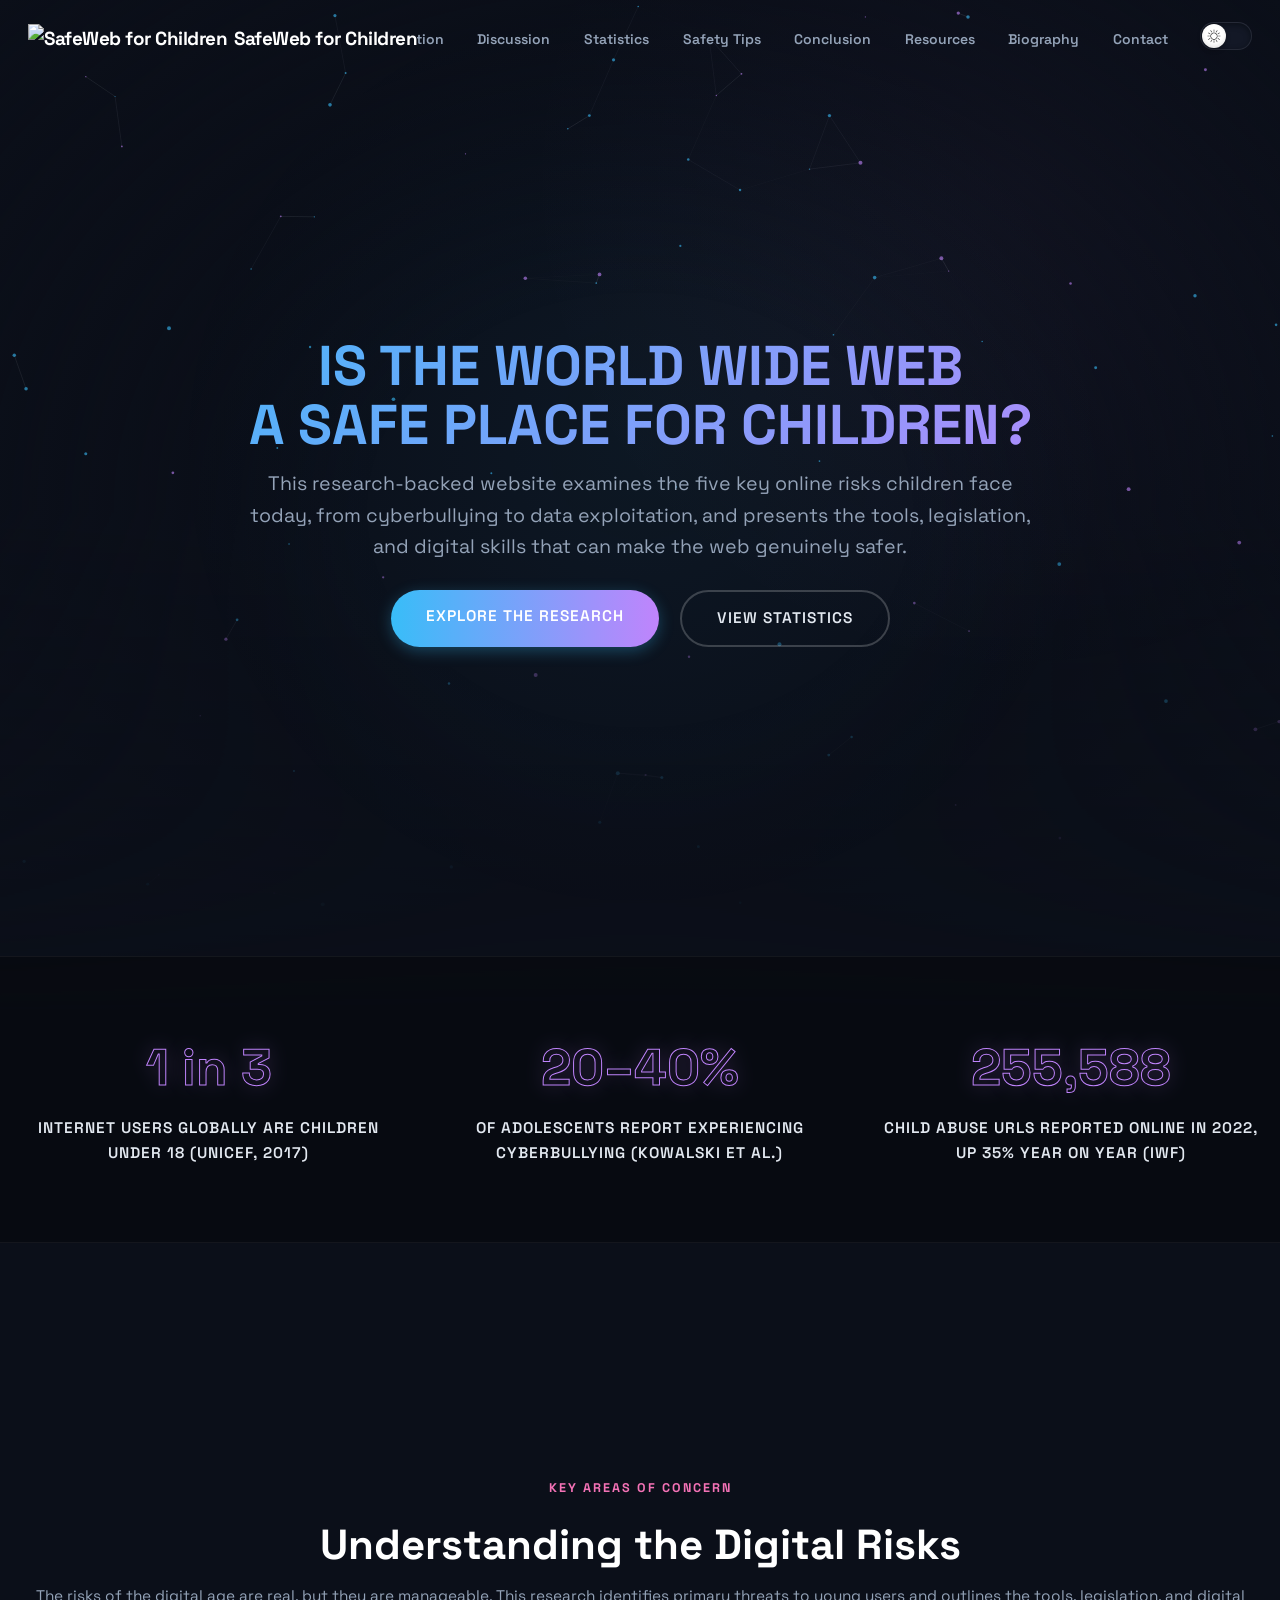
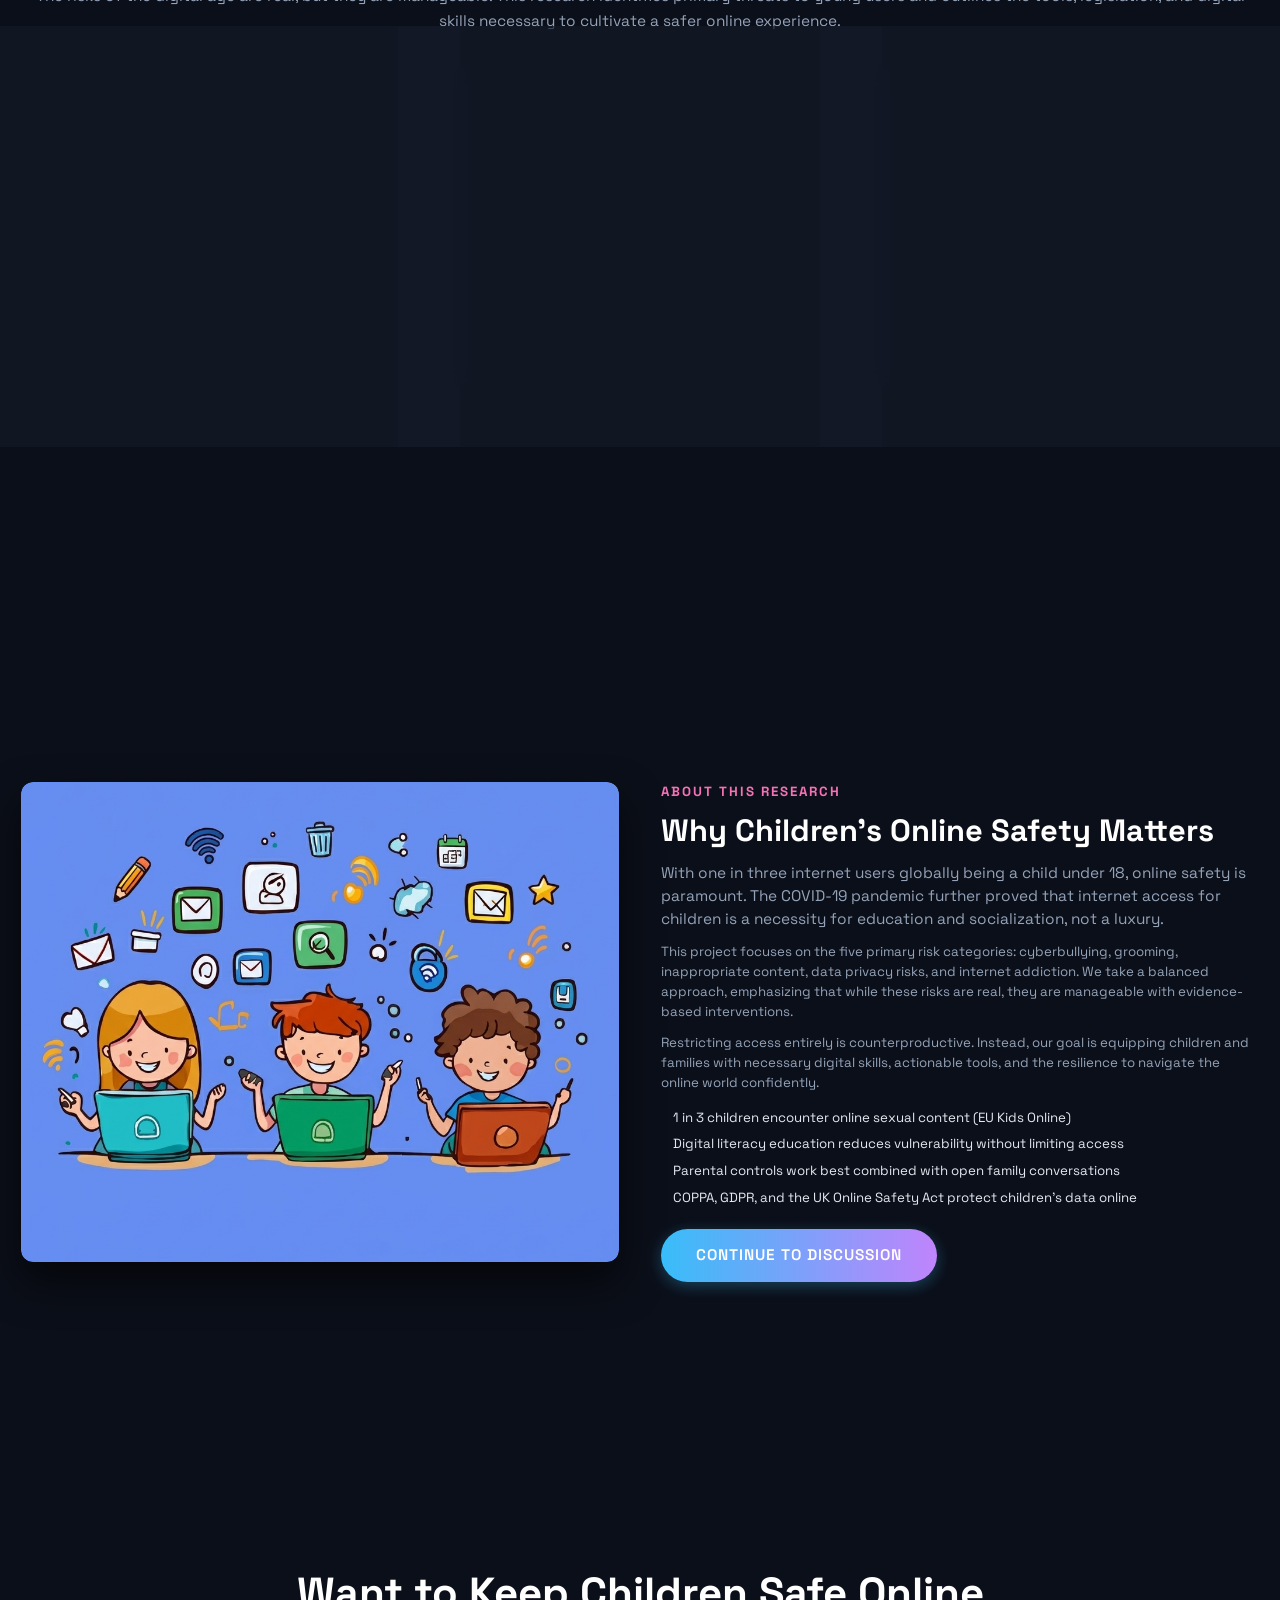
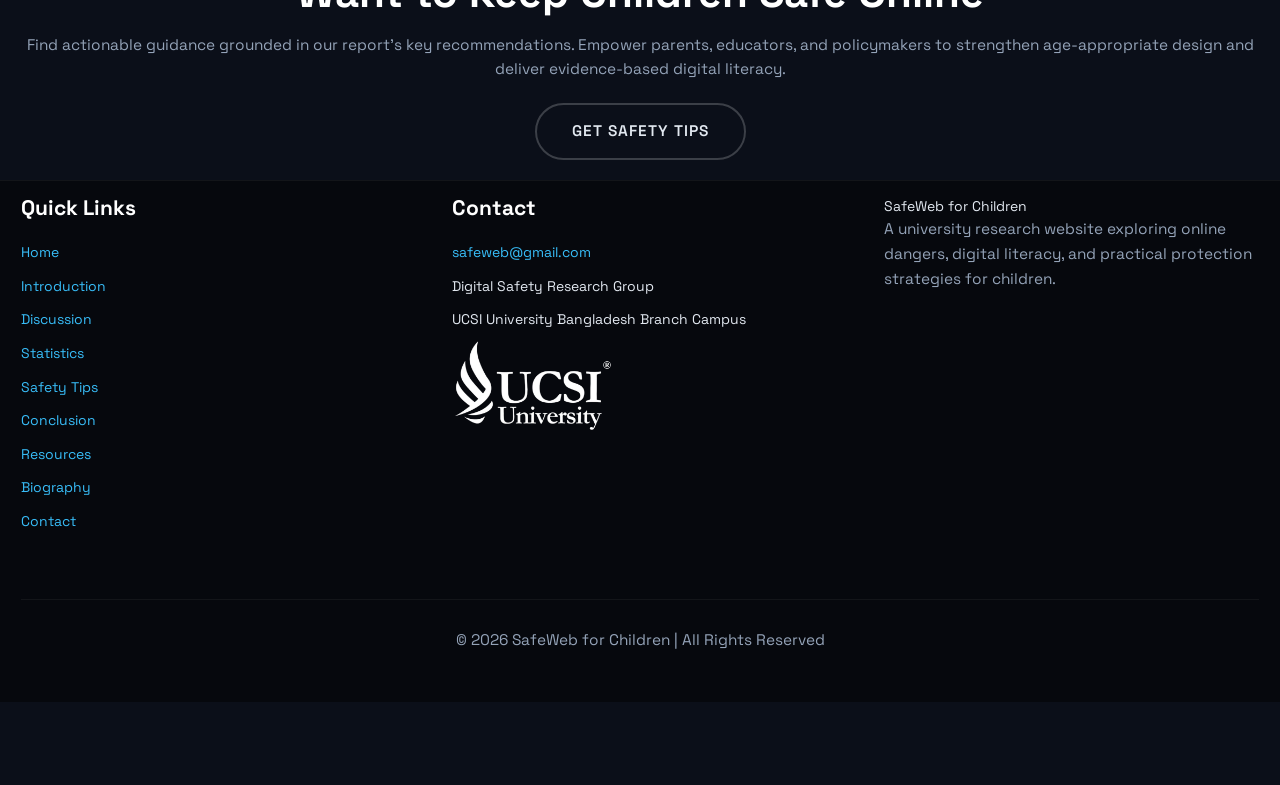
==== commit af36433c: "changed image -children.png" ====
--- a/index.html
+++ b/index.html
@@ -121,7 +121,7 @@
             <div class="container">
                 <div class="grid-2">
                     <figure class="about-figure">
-                        <img alt="Children using a computer with digital safety guidance" src="images/unnamed (55) (1).jpg" />
+                        <img alt="Children using a computer with digital safety guidance" src="images/childrens.png" />
                     </figure>
                     <div class="stack">
                         <p class="overline">ABOUT THIS RESEARCH</p>
--- a/css/styles.css
+++ b/css/styles.css
@@ -1,1369 +1,1392 @@
-﻿@import url('https://fonts.googleapis.com/css2?family=Space+Grotesk:wght@300;400;600;700&display=swap');
-
-:root {
-
-    --bg-dark: #0b0f19;
-    --bg-card: rgba(20, 26, 40, 0.7);
-    --text-main: #e2e8f0;
-    --text-muted: #94a3b8;
-
-    --accent-blue: #38bdf8;
-    --accent-purple: #c084fc;
-    --accent-pink: #f472b6;
-
-    --font-main: 'Space Grotesk', sans-serif;
-
-    --max-width: 1400px;
-    --radius: 12px;
-    --transition: 0.4s cubic-bezier(0.16, 1, 0.3, 1);
-}
-
-[data-theme="light"] {
-    --bg-dark: #f1f5f9;
-    --bg-card: rgba(255, 255, 255, 0.7);
-    --text-main: #0f172a;
-    --text-muted: #475569;
-}
-
-[data-theme="light"] h1,
-[data-theme="light"] h2,
-[data-theme="light"] h3,
-[data-theme="light"] h4 {
-    color: #1e293b;
-}
-
-[data-theme="light"] h1 {
-    -webkit-text-fill-color: transparent;
-}
-
-[data-theme="light"] .stat-number {
-    color: transparent;
-    -webkit-text-stroke: 2px var(--accent-purple);
-    text-shadow: none;
-}
-
-[data-theme="light"] .stats-bar {
-    background: rgba(0, 0, 0, 0.05);
-    border-color: rgba(0, 0, 0, 0.1);
-}
-
-[data-theme="light"] .site-header.scrolled {
-    background: rgba(241, 245, 249, 0.85);
-    border-color: rgba(0, 0, 0, 0.1);
-}
-
-[data-theme="light"] .card,
-[data-theme="light"] .content-card,
-[data-theme="light"] .tips-card {
-    border-color: rgba(0, 0, 0, 0.1);
-    box-shadow: 0 10px 30px rgba(0, 0, 0, 0.1);
-}
-
-[data-theme="light"] .nav-link {
-    color: var(--text-muted);
-}
-
-[data-theme="light"] .nav-link:hover,
-[data-theme="light"] .nav-link.is-active {
-    color: var(--accent-blue);
-    background: rgba(0, 0, 0, 0.05);
-}
-
-[data-theme="light"] .site-footer {
-    background: #e2e8f0;
-    border-top: 1px solid rgba(0, 0, 0, 0.1);
-}
-
-[data-theme="light"] .footer-heading {
-    color: #1e293b;
-}
-
-.logo-dark {
-    display: block;
-    max-height: 50px;
-    width: auto;
-    object-fit: contain;
-    transition: transform 0.3s cubic-bezier(0.25, 1, 0.5, 1);
-}
-
-.logo-light {
-    display: none;
-    max-height: 50px;
-    width: auto;
-    object-fit: contain;
-    transition: transform 0.3s cubic-bezier(0.25, 1, 0.5, 1);
-}
-
-.brand:hover .logo-dark,
-.brand:hover .logo-light {
-    transform: scale(1.6);
-}
-
-[data-theme="light"] .logo-dark {
-    display: none !important;
-}
-
-[data-theme="light"] .logo-light {
-    display: block !important;
-}
-
-[data-theme="light"] .brand-text,
-[data-theme="light"] .brand-shield {
-    color: var(--text-main);
-}
-
-*,
-*::before,
-*::after {
-    box-sizing: border-box;
-    margin: 0;
-    padding: 0;
-}
-
-html,
-body {
-    overflow-x: hidden;
-    width: 100%;
-    max-width: 100%;
-    margin: 0;
-    padding: 0;
-}
-
-html {
-    scroll-behavior: smooth;
-    font-size: 14px;
-}
-
-body {
-    width: 100%;
-    max-width: 100%;
-    font-family: var(--font-main);
-    background-color: var(--bg-dark);
-    color: var(--text-main);
-    line-height: 1.6;
-
-    position: relative;
-}
-
-body::before {
-    content: '';
-    position: fixed;
-    top: 0;
-    left: 0;
-    width: 100%;
-    height: 100%;
-    background: radial-gradient(circle at 50% 50%, rgba(56, 189, 248, 0.05), transparent 60%),
-        radial-gradient(circle at 80% 20%, rgba(192, 132, 252, 0.05), transparent 40%);
-    z-index: -1;
-    pointer-events: none;
-}
-
-h1,
-h2,
-h3,
-h4 {
-    font-weight: 700;
-    line-height: 1.2;
-    margin-bottom: 1rem;
-    color: #ffffff;
-}
-
-h1 {
-    font-size: clamp(1.8rem, 5vw, 4rem);
-    background: linear-gradient(135deg, var(--accent-blue), var(--accent-purple));
-    -webkit-background-clip: text;
-    -webkit-text-fill-color: transparent;
-}
-
-h2 {
-    font-size: clamp(2rem, 4vw, 3rem);
-}
-
-h3 {
-    font-size: 1.5rem;
-}
-
-p {
-    margin-bottom: 1.5rem;
-    color: var(--text-muted);
-    font-size: 1.1rem;
-}
-
-a {
-    color: var(--accent-blue);
-    text-decoration: none;
-    transition: var(--transition);
-}
-
-a:hover {
-    color: var(--accent-pink);
-    text-shadow: 0 0 10px rgba(244, 114, 182, 0.5);
-}
-
-.container {
-    width: 100%;
-    max-width: var(--max-width);
-    margin: 0 auto;
-    padding: 0 1.5rem;
-}
-
-.page-main {
-    padding-top: 110px;
-    min-height: 80vh;
-}
-
-.section {
-    padding: 3rem 0;
-    position: relative;
-}
-
-.section-heading {
-    text-align: center;
-    margin-bottom: 2rem;
-}
-
-.grid-2 {
-    display: grid;
-    grid-template-columns: repeat(auto-fit, minmax(450px, 1fr));
-    gap: 3rem;
-}
-
-.grid-3 {
-    display: grid;
-    grid-template-columns: repeat(3, 1fr);
-    gap: 2rem;
-}
-
-.grid-4 {
-    display: grid;
-    grid-template-columns: repeat(auto-fit, minmax(220px, 1fr));
-    gap: 1.5rem;
-}
-
-.btn {
-    display: inline-block;
-    padding: 1rem 2.5rem;
-    border-radius: 50px;
-    font-weight: 600;
-    font-size: 1.1rem;
-    cursor: pointer;
-    transition: var(--transition);
-    text-transform: uppercase;
-    letter-spacing: 1px;
-    border: none;
-    position: relative;
-    overflow: hidden;
-    z-index: 1;
-}
-
-.btn--primary {
-    background: linear-gradient(90deg, var(--accent-blue), var(--accent-purple));
-    color: #fff;
-    box-shadow: 0 4px 15px rgba(56, 189, 248, 0.3);
-}
-
-.btn--primary:hover {
-    transform: translateY(-3px) scale(1.05);
-    box-shadow: 0 10px 30px rgba(192, 132, 252, 0.4);
-    color: #fff;
-}
-
-.btn--secondary {
-    background: transparent;
-    color: var(--text-main);
-    border: 2px solid rgba(255, 255, 255, 0.2);
-}
-
-.btn--secondary:hover {
-    border-color: var(--accent-blue);
-    color: var(--accent-blue);
-    background: rgba(56, 189, 248, 0.1);
-}
-
-.btn-block {
-    width: 100%;
-    text-align: center;
-}
-
-.card,
-.content-card,
-.tips-card {
-    background: var(--bg-card);
-    -webkit-backdrop-filter: blur(12px);
-    backdrop-filter: blur(12px);
-    border: 1px solid rgba(255, 255, 255, 0.05);
-    border-radius: var(--radius);
-    padding: 1.5rem 2.5rem;
-    transition: var(--transition);
-    box-shadow: 0 10px 30px rgba(0, 0, 0, 0.5);
-    position: relative;
-    display: flex;
-    flex-direction: column;
-    justify-content: flex-start;
-}
-
-.card {
-    align-items: center;
-    text-align: center;
-}
-
-.tips-card,
-.content-card {
-    align-items: flex-start;
-    text-align: left;
-}
-
-.card:hover {
-    transform: translateY(-10px);
-    border-color: rgba(56, 189, 248, 0.3);
-    box-shadow: 0 20px 40px rgba(0, 0, 0, 0.7), 0 0 20px rgba(56, 189, 248, 0.1);
-}
-
-.feature-icon {
-    font-size: 3.5rem;
-    margin-bottom: 1.5rem;
-    display: inline-block;
-    filter: drop-shadow(0 0 10px rgba(255, 255, 255, 0.2));
-}
-
-.feature-img-dark {
-    display: block;
-    height: 60px;
-    width: auto;
-    margin: 0 auto 1.5rem auto;
-    object-fit: contain;
-}
-
-.feature-img-light {
-    display: none;
-    height: 60px;
-    width: auto;
-    margin: 0 auto 1.5rem auto;
-    object-fit: contain;
-}
-
-[data-theme="light"] .feature-img-dark {
-    display: none !important;
-}
-
-[data-theme="light"] .feature-img-light {
-    display: block !important;
-}
-
-.site-header {
-    position: fixed;
-    top: 0;
-    left: 0;
-    right: 0;
-    height: 80px;
-    display: flex;
-    align-items: center;
-    z-index: 1000;
-    transition: var(--transition);
-    border-bottom: 1px solid transparent;
-}
-
-.site-header.scrolled {
-    background: rgba(11, 15, 25, 0.85);
-    -webkit-backdrop-filter: blur(16px);
-    backdrop-filter: blur(16px);
-    border-bottom: 1px solid rgba(255, 255, 255, 0.05);
-    height: 60px;
-}
-
-.header-inner {
-    display: flex;
-    justify-content: space-between;
-    align-items: center;
-    width: 100%;
-    max-width: var(--max-width);
-    margin: 0 auto;
-    padding: 0 2rem;
-}
-
-.brand {
-    display: flex;
-    align-items: center;
-    gap: 0.5rem;
-    font-size: 1.5rem;
-    font-weight: 700;
-    color: #fff;
-    letter-spacing: -0.5px;
-    white-space: nowrap;
-}
-
-.nav-menu {
-    display: flex;
-    gap: 1.25rem;
-    flex-wrap: nowrap;
-    justify-content: flex-end;
-    align-items: center;
-    overflow: hidden;
-}
-
-.nav-link {
-    color: var(--text-muted);
-    font-weight: 600;
-    padding: 0.6rem 1.2rem;
-    font-size: 1.15rem;
-    border-radius: 8px;
-    position: relative;
-    white-space: nowrap;
-}
-
-.nav-link:hover,
-.nav-link.is-active {
-    color: #fff;
-    background: rgba(255, 255, 255, 0.05);
-}
-
-.nav-link.is-active::after {
-    content: '';
-    position: absolute;
-    bottom: 0;
-    left: 1rem;
-    right: 1rem;
-    height: 2px;
-    background: var(--accent-blue);
-    box-shadow: 0 0 10px var(--accent-blue);
-}
-
-.scroll-page {
-    min-height: 100vh;
-    display: flex;
-    flex-direction: column;
-    justify-content: center;
-    align-items: center;
-    width: 100%;
-}
-
-.scroll-page--footer {
-    justify-content: center;
-    gap: 0;
-}
-
-ul.checklist {
-    list-style: none;
-    margin: 1.5rem 0 3.5rem 0;
-    padding: 0;
-}
-
-ul.checklist li {
-    margin-bottom: 0.8rem;
-    font-size: 1.1rem;
-}
-
-.check {
-    color: var(--accent-pink);
-    font-weight: bold;
-    margin-right: 12px;
-}
-
-.hero {
-    padding: 9rem 0 3rem;
-    text-align: center;
-    position: relative;
-}
-
-.hero-subtitle {
-    font-size: 1.4rem;
-    max-width: 800px;
-    margin: 0 auto 2rem;
-}
-
-.hero-actions {
-    display: flex;
-    justify-content: center;
-    flex-wrap: wrap;
-    gap: 1.5rem;
-}
-
-.stats-bar {
-    background: rgba(0, 0, 0, 0.3);
-    border-top: 1px solid rgba(255, 255, 255, 0.05);
-    border-bottom: 1px solid rgba(255, 255, 255, 0.05);
-    padding: 4rem 0;
-    margin-top: 2rem;
-}
-
-.stats-row {
-    display: flex;
-    justify-content: space-between;
-    flex-wrap: wrap;
-    gap: 1rem;
-}
-
-.stat {
-    flex: 1 1 0;
-    text-align: center;
-    display: flex;
-    flex-direction: column;
-    align-items: center;
-}
-
-.stat-number {
-    font-size: clamp(2rem, 4vw, 4rem);
-    font-weight: 700;
-    color: transparent;
-    -webkit-text-stroke: 1px var(--accent-purple);
-    margin-bottom: 0.5rem;
-    text-shadow: 0 0 20px rgba(192, 132, 252, 0.2);
-}
-
-.stat-label {
-    font-size: 1.1rem;
-    color: var(--text-main);
-    font-weight: 600;
-    text-transform: uppercase;
-    letter-spacing: 1px;
-}
-
-.about-figure {
-    border-radius: var(--radius);
-    overflow: hidden;
-    box-shadow: 0 20px 40px rgba(0, 0, 0, 0.6);
-    position: relative;
-    height: 100%;
-}
-
-.about-figure img {
-    width: 100%;
-    height: 100%;
-    object-fit: cover;
-    transition: transform 0.7s ease;
-}
-
-.about-figure:hover img {
-    transform: scale(1.05);
-}
-
-.field {
-    margin-bottom: 1.1rem;
-}
-
-.field label {
-    display: block;
-    margin-bottom: 0.3rem;
-    color: var(--text-main);
-    font-weight: 600;
-}
-
-.field input,
-.field textarea {
-    width: 100%;
-    padding: 0.9rem 1.2rem;
-    background: rgba(0, 0, 0, 0.2);
-    border: 1px solid rgba(255, 255, 255, 0.1);
-    border-radius: 8px;
-    color: white;
-    font-family: var(--font-main);
-    font-size: 1rem;
-    transition: var(--transition);
-}
-
-.field input:focus,
-.field textarea:focus {
-    outline: none;
-    border-color: var(--accent-blue);
-    box-shadow: 0 0 15px rgba(56, 189, 248, 0.2);
-    background: rgba(0, 0, 0, 0.4);
-}
-
-table {
-    width: 100%;
-    border-collapse: collapse;
-    margin: 2rem 0;
-}
-
-th,
-td {
-    padding: 1.2rem;
-    border-bottom: 1px solid rgba(255, 255, 255, 0.05);
-    text-align: left;
-}
-
-th {
-    color: var(--accent-blue);
-    font-weight: 700;
-    text-transform: uppercase;
-    letter-spacing: 1px;
-}
-
-tr:hover {
-    background: rgba(56, 189, 248, 0.05);
-}
-
-.overline {
-    color: var(--accent-pink);
-    font-weight: 700;
-    letter-spacing: 2px;
-    text-transform: uppercase;
-    font-size: 0.9rem;
-}
-
-.overline--danger {
-    color: var(--accent-blue);
-}
-
-ul {
-    list-style-position: inside;
-}
-
-.site-footer {
-    background: #06080d;
-    padding: 5rem 0 2rem;
-    border-top: 1px solid rgba(255, 255, 255, 0.05);
-    margin-top: 5rem;
-}
-
-.footer-grid {
-    display: grid;
-    grid-template-columns: repeat(auto-fit, minmax(200px, 1fr));
-    gap: 4rem;
-    margin-bottom: 4rem;
-}
-
-.footer-heading {
-    color: white;
-    margin-bottom: 1.5rem;
-}
-
-.footer-links li,
-.footer-contact li {
-    margin-bottom: 0.8rem;
-    list-style: none;
-}
-
-.footer-divider {
-    height: 1px;
-    background: rgba(255, 255, 255, 0.05);
-    margin-bottom: 2rem;
-}
-
-.footer-meta {
-    text-align: center;
-    color: var(--text-muted);
-    font-size: 0.9rem;
-}
-
-::-webkit-scrollbar {
-    width: 8px;
-}
-
-::-webkit-scrollbar-track {
-    background: var(--bg-dark);
-}
-
-::-webkit-scrollbar-thumb {
-    background: rgba(255, 255, 255, 0.2);
-    border-radius: 4px;
-}
-
-::-webkit-scrollbar-thumb:hover {
-    background: var(--accent-purple);
-}
-
-.reveal {
-    opacity: 0;
-    transform: translateY(40px);
-    transition: all 0.8s cubic-bezier(0.16, 1, 0.3, 1);
-}
-
-.reveal.active {
-    opacity: 1;
-    transform: translateY(0);
-}
-
-.cta-banner {
-    padding: 6rem 0;
-    text-align: center;
-    background: linear-gradient(180deg, rgba(192, 132, 252, 0.1), transparent);
-    border-top: 1px solid rgba(192, 132, 252, 0.2);
-}
-
-.profile-card {
-    padding: 1.5rem;
-    text-align: center;
-}
-
-.profile-photo {
-    width: 100px;
-    height: 100px;
-    border-radius: 50%;
-    object-fit: cover;
-    margin: 0 auto 1rem;
-    display: block;
-    border: 3px solid var(--accent-blue);
-}
-
-.profile-card p {
-    font-size: 0.9rem;
-    margin-bottom: 0.5rem;
-}
-
-.profile-card h2 {
-    font-size: 1.2rem;
-}
-
-.form-card {
-    max-width: 100%;
-    width: 1000px;
-    margin: 0 auto;
-    padding: 2rem;
-    align-items: stretch;
-    text-align: left;
-}
-
-.nav-toggle-input,
-.nav-toggle-label {
-    display: none;
-}
-
-@media (max-width: 1150px) {
-    .hero {
-        padding: 6rem 0 2rem;
-    }
-
-    .page-main {
-        padding-top: 90px;
-    }
-
-    .stats-row {
-        flex-direction: column;
-        text-align: center;
-    }
-
-    .grid-2 {
-        grid-template-columns: 1fr;
-    }
-
-    .grid-3 {
-        grid-template-columns: 1fr;
-    }
-
-    .grid-4 {
-        grid-template-columns: repeat(auto-fit, minmax(180px, 1fr));
-    }
-
-    .nav-toggle-label {
-        display: block;
-        font-size: 2rem;
-        cursor: pointer;
-        color: white;
-    }
-
-    .nav-menu {
-        display: none;
-        position: absolute;
-        top: 80px;
-        left: 0;
-        right: 0;
-        background: var(--bg-card);
-        -webkit-backdrop-filter: blur(15px);
-        backdrop-filter: blur(15px);
-        flex-direction: column;
-        padding: 2rem;
-        text-align: center;
-    }
-
-    .nav-toggle-input:checked~.nav-menu {
-        display: flex;
-    }
-}
-
-.danger-grid {
-    display: flex;
-    flex-wrap: wrap;
-    justify-content: center;
-    gap: 2rem;
-}
-
-.danger-grid>* {
-    flex: 1 1 min(100%, 400px);
-    max-width: 550px;
-    box-sizing: border-box;
-}
-
-.card--left-emoji {
-    display: flex;
-    align-items: flex-start;
-    text-align: left;
-    gap: 1rem;
-}
-
-.card--danger-left {
-    flex-direction: row;
-    justify-content: flex-start;
-}
-
- . h i d e - f o r - l o g o    {
-       d i s p l a y :    n o n e ;
-       
-}
-
-         [ d a t a - t h e m e = ' l i g h t '  ]   . n a v - t o g g l e - l a b e l    {
-       c o l o r :    v a r ( - - t e x t - m a i n ) ;
-       
-}
-
-         . t a b l e - r e s p o n s i v e    {
-       w i d t h :    1 0 0 % ;
-       o v e r f l o w - x :    a u t o ;
-       - w e b k i t - o v e r f l o w - s c r o l l i n g :    t o u c h ;
-       
-}
-
-         i m g    {
-       m a x - w i d t h :    1 0 0 % ;
-       h e i g h t :    a u t o ;
-       
-}
-
-         . c o n t a i n e r    {
-       m a x - w i d t h :    1 2 0 0 p x ;
-       w i d t h :    1 0 0 % ;
-       m a r g i n :    0   a u t o ;
-       p a d d i n g :    0   1 r e m ;
-       o v e r f l o w - x :    h i d d e n ;
-       
-}
-
-         h t m l ,
-   b o d y    {
-       o v e r f l o w - x :    h i d d e n ;
-       p o s i t i o n :    r e l a t i v e ;
-       
-}
-
-        .nav-wrap {
-    min-width: 0;
-    flex: 1 1 auto;
-    display: flex;
-    justify-content: flex-end;
-    align-items: center;
-}
-
-.nav-menu {
-    max-width: 100%;
-}
-
-.header-inner .btn {
-    flex-shrink: 0;
-}
-
-.header-inner .brand {
-    flex-shrink: 0;
-}
-
-@media (max-width: 1450px) {
-    .nav-link {
-        font-size: 1rem;
-        padding: 0.5rem 0.8rem !important;
-    }
-
-    .brand {
-        font-size: 1.35rem !important;
-    }
-
-    .nav-menu {
-        gap: 0.8rem !important;
-    }
-}
-
-.hero-shape {
-    position: absolute;
-    top: 0;
-    left: 0;
-    right: 0;
-    bottom: -120px;
-    z-index: -1;
-    pointer-events: none;
-    overflow: hidden;
-    background: radial-gradient(ellipse at center, rgba(0, 0, 0, 0) 30%, var(--bg-dark) 100%);
-    -webkit-mask-image: linear-gradient(to bottom, black 0%, black 50%, transparent 100%);
-    mask-image: linear-gradient(to bottom, black 0%, black 50%, transparent 100%);
-}
-
-.stack h2 {
-    font-size: 2.2rem;
-    margin-bottom: 0.8rem;
-}
-
-.stack .lead {
-    font-size: 1.1rem;
-    margin-bottom: 0.8rem;
-}
-
-.stack p {
-    font-size: 0.95rem;
-    margin-bottom: 0.8rem;
-    line-height: 1.5;
-}
-
-.stack ul.checklist {
-    margin: 1rem 0 1.5rem 0;
-}
-
-.stack ul.checklist li {
-    font-size: 0.95rem;
-    margin-bottom: 0.4rem;
-}
-
-.section--alt {
-    padding: 3rem 0;
-}
-
-.about-figure {
-    max-height: 480px;
-    display: flex;
-    align-items: center;
-    justify-content: center;
-}
-
-.about-figure img {
-    object-fit: cover;
-    max-height: 100%;
-    border-radius: var(--radius);
-}
-
-.elite-slidebar {
-    display: inline-flex;
-    align-items: center;
-    cursor: pointer;
-    border-radius: 40px;
-    outline: none;
-    -webkit-tap-highlight-color: transparent;
-    transform: translateZ(0);
-}
-
-.elite-slidebar input {
-    display: none;
-}
-
-.elite-slidebar:focus-visible .slidebar-track {
-    box-shadow:
-        inset 0 3px 8px rgba(0, 0, 0, 0.6),
-        inset 0 -2px 4px rgba(255, 255, 255, 0.1),
-        0 0 0 3px var(--accent-blue);
-}
-
-.slidebar-track {
-    width: 90px;
-    height: 40px;
-    border-radius: 40px;
-    position: relative;
-
-    background: linear-gradient(to right, #ffb347 0%, #ff7b54 30%, #2b5876 70%, #4e4376 100%);
-    box-shadow:
-        inset 0 3px 8px rgba(0, 0, 0, 0.6),
-        inset 0 -1px 3px rgba(255, 255, 255, 0.15),
-        0 1px 1px rgba(255, 255, 255, 0.05);
-    border: 1px solid rgba(255, 255, 255, 0.08);
-    overflow: hidden;
-    display: flex;
-    align-items: center;
-}
-
-.icon-placeholder {
-    position: absolute;
-    width: 34px;
-    height: 34px;
-    border-radius: 50%;
-    top: 2px;
-    z-index: 1;
-    display: flex;
-    justify-content: center;
-    align-items: center;
-    box-shadow:
-        inset 0 3px 5px rgba(0, 0, 0, 0.4),
-        0 1px 1px rgba(255, 255, 255, 0.1);
-    background: rgba(0, 0, 0, 0.25);
-    transition: opacity 0.5s ease;
-}
-
-.moon-placeholder-target {
-    left: 3px;
-}
-
-.sun-placeholder-target {
-    right: 3px;
-}
-
-.injected-icon {
-    width: 18px;
-    height: 18px;
-    object-fit: contain;
-    opacity: 0.8;
-    filter: drop-shadow(0 1px 1px rgba(0, 0, 0, 0.8));
-    transition: opacity 0.5s ease, transform 0.5s cubic-bezier(0.4, 0, 0.2, 1);
-}
-
-.elite-slidebar input:checked~.slidebar-track .moon-placeholder-target .injected-icon {
-    opacity: 0.3;
-    transform: scale(0.9);
-}
-
-.elite-slidebar input:not(:checked)~.slidebar-track .sun-placeholder-target .injected-icon {
-    opacity: 0.3;
-    transform: scale(0.9);
-}
-
-.slidebar-thumb {
-    position: absolute;
-    top: 4px;
-    left: 4px;
-    width: 30px;
-    height: 30px;
-    border-radius: 50%;
-    z-index: 10;
-    background: radial-gradient(circle at 50% 10%, #ffffff 0%, #e5e5e5 40%, #c4c4c4 100%);
-    box-shadow:
-        0 4px 8px rgba(0, 0, 0, 0.5),
-        -2px 0 5px rgba(0, 0, 0, 0.3),
-        inset 0 2px 2px rgba(255, 255, 255, 1),
-        inset 0 -2px 3px rgba(0, 0, 0, 0.2),
-        inset 0 0 1px 1px rgba(255, 255, 255, 0.7);
-    transition: transform 0.65s cubic-bezier(0.85, 0.05, 0.15, 1.05), box-shadow 0.65s;
-    border: 1px solid rgba(0, 0, 0, 0.1);
-}
-
-.thumb-highlight {
-    position: absolute;
-    inset: 2px;
-    border-radius: 50%;
-    background: linear-gradient(135deg, rgba(255, 255, 255, 0.8) 0%, rgba(255, 255, 255, 0) 50%, rgba(0, 0, 0, 0.05) 100%);
-    pointer-events: none;
-}
-
-.thumb-highlight::after {
-    content: '';
-    position: absolute;
-    top: 50%;
-    left: 50%;
-    transform: translate(-50%, -50%);
-    width: 8px;
-    height: 8px;
-    border-radius: 50%;
-    background: radial-gradient(circle at 30% 30%, #e6e6e6, #a3a3a3);
-    box-shadow: inset 0 1.5px 2px rgba(0, 0, 0, 0.4), 0 1px 1px rgba(255, 255, 255, 0.8);
-}
-
-.elite-slidebar input:checked~.slidebar-track .slidebar-thumb {
-    transform: translateX(52px);
-    background: radial-gradient(circle at 50% 10%, #ffffff 0%, #fdf5e6 40%, #dcd1c4 100%);
-    box-shadow:
-        0 4px 8px rgba(0, 0, 0, 0.4),
-        2px 0 5px rgba(0, 0, 0, 0.3),
-        inset 0 2px 2px rgba(255, 255, 255, 1),
-        inset 0 -2px 3px rgba(0, 0, 0, 0.1),
-        inset 0 0 1px 1px rgba(255, 255, 255, 0.8);
-}
-
-.modern-theme-slider {
-    display: inline-flex;
-    align-items: center;
-    cursor: pointer;
-    border-radius: 40px;
-    outline: none;
-    -webkit-tap-highlight-color: transparent;
-    transform: translateZ(0);
-}
-
-.modern-theme-slider input {
-    display: none;
-}
-
-.modern-theme-slider:focus-visible .slider-track {
-    box-shadow:
-        inset 0 2px 5px rgba(0, 0, 0, 0.5),
-        0 0 0 3px var(--accent-blue);
-}
-
-.slider-track {
-    box-sizing: border-box;
-    width: 52px;
-    height: 28px;
-    border-radius: 28px;
-    position: relative;
-    background: rgba(20, 26, 40, 0.9);
-    border: 1px solid rgba(255, 255, 255, 0.08);
-    box-shadow: inset 0 2px 6px rgba(0, 0, 0, 0.4);
-    transition: background 0.5s ease, border-color 0.5s ease;
-    display: flex;
-    align-items: center;
-}
-
-[data-theme="light"] .slider-track {
-    background: rgba(0, 0, 0, 0.06);
-    border-color: rgba(0, 0, 0, 0.1);
-    box-shadow: inset 0 2px 6px rgba(0, 0, 0, 0.1);
-}
-
-.slider-thumb {
-    position: absolute;
-    top: 1px;
-    left: 1px;
-    width: 24px;
-    height: 24px;
-    border-radius: 50%;
-    background: white;
-    box-shadow:
-        0 2px 5px rgba(0, 0, 0, 0.3),
-        inset 0 -2px 4px rgba(0, 0, 0, 0.1);
-    transition: transform 0.6s cubic-bezier(0.34, 1.56, 0.64, 1);
-    display: flex;
-    justify-content: center;
-    align-items: center;
-    overflow: hidden;
-}
-
-.modern-theme-slider input:checked~.slider-track .slider-thumb {
-    transform: translateX(24px);
-}
-
-.thumb-icon {
-    position: absolute;
-    width: 14px;
-    height: 14px;
-    object-fit: contain;
-    transition: opacity 0.4s ease, transform 0.6s cubic-bezier(0.34, 1.56, 0.64, 1);
-}
-
-.moon-icon {
-    opacity: 1;
-    transform: rotate(0deg) scale(1);
-}
-
-.sun-icon {
-    opacity: 0;
-    transform: rotate(-90deg) scale(0.5);
-}
-
-.modern-theme-slider input:checked~.slider-track .slider-thumb .moon-icon {
-    opacity: 0;
-    transform: rotate(90deg) scale(0.5);
-}
-
-.modern-theme-slider input:checked~.slider-track .slider-thumb .sun-icon {
-    opacity: 1;
-    transform: rotate(0deg) scale(1);
-}
-
-.star-rating {
-    display: inline-flex;
-    flex-direction: row-reverse;
-    justify-content: flex-end;
-}
-
-.star-rating input {
-    display: none;
-}
-
-.star-rating label {
-    cursor: pointer;
-    font-size: 2.5rem;
-    color: rgba(255, 255, 255, 0.2);
-    margin-right: 0.2rem;
-    transition: color 0.2s ease, transform 0.2s ease;
-}
-
-.star-rating label::before {
-    content: '★';
-}
-
-[data-theme="light"] .star-rating label {
-    color: #cbd5e1;
-}
-
-.star-rating input:checked~label {
-    color: #fbbf24;
-}
-
-.star-rating:hover label {
-    color: rgba(255, 255, 255, 0.2) !important;
-}
-
-[data-theme="light"] .star-rating:hover label {
-    color: #cbd5e1 !important;
-}
-
-.star-rating label:hover,
-.star-rating label:hover~label {
-    color: #fbbf24 !important;
-    transform: scale(1.1);
-    text-shadow: 0 0 10px rgba(251, 191, 36, 0.4);
-}
-
-
-/* --- UTILITY CLASSES EXTRACTED FROM INLINE STYLES --- */
-.util-style-1 {
-    text-align: center !important;
-}
-
-.util-style-2 {
-    display: inline-flex;
-    flex-direction: column;
-    align-items: flex-start !important;
-}
-
-.util-style-3 {
-    max-height: 90px;
-    width: auto;
-    object-fit: contain;
-    margin-top: 10px !important;
-}
-
-.util-style-4 {
-    padding-top: 2rem;
-    padding-bottom: 1rem !important;
-}
-
-.util-style-5 {
-    padding-top: 1rem !important;
-}
-
-.util-style-6 {
-    padding-top: 1rem;
-    padding-bottom: 0.5rem !important;
-}
-
-.util-style-7 {
-    margin-bottom: 0.5rem;
-    transform: translateY(-10px) !important;
-}
-
-.util-style-8 {
-    margin-bottom: 0.2rem !important;
-}
-
-.util-style-9 {
-    margin-bottom: 0 !important;
-}
-
-.util-style-10 {
-    margin-top: 0.5rem !important;
-}
-
-.util-style-11 {
-    display: grid;
-    grid-template-columns: 1fr 1fr;
-    gap: 1.5rem !important;
-}
-
-.util-style-12 {
-    display: grid;
-    grid-template-columns: 200px 1fr;
-    gap: 2rem;
-    align-items: start !important;
-}
-
-.util-style-13 {
-    display: flex;
-    flex-direction: column !important;
-}
-
-.util-style-14 {
-    margin-top: 0.4rem !important;
-}
-
-.util-style-15 {
-    margin-top: 1rem !important;
-}
-
-.util-style-16 {
-    margin-bottom: 0.5rem !important;
-}
-
-.util-style-17 {
-    padding-top: 2rem !important;
-}
-
-.util-style-18 {
-    text-align: center;
-    display: flex;
-    flex-direction: column;
-    align-items: center;
-    justify-content: flex-start !important;
-}
-
-.util-style-19 {
-    margin-top: 0 !important;
-}
-
-.util-style-20 {
-    text-align: center !important;
-}
-
-.util-style-21 {
-    text-align: center;
-    display: flex;
-    flex-direction: column;
-    align-items: center;
-    justify-content: center !important;
-}
-
-.util-style-22 {
-    padding-top: 0 !important;
-}
-
-.util-style-23 {
-    padding: 5rem 0 4rem 0;
-    margin: 4rem 0 3rem 0 !important;
-}
-
-.util-style-24 {
-    gap: 4rem !important;
-}
-
-.util-style-25 {
-    border: none;
-    margin-bottom: 0;
-    padding: 0 0 1rem 0;
-    background: none !important;
-}
-
-.util-style-26 {
-    margin-top: 0;
-    width: 100%;
-    padding: 1rem 0 2rem !important;
-}
-
-.util-style-27 {
-    grid-column: 1 / -1;
-    margin-top: 1rem;
-    text-align: left !important;
-}
-
-.util-style-28 {
-    margin-bottom: 0.5rem;
-    text-align: left !important;
-}
-
-.util-style-29 {
-    margin-top: 3rem;
-    gap: 2rem;
-    margin-bottom: 3rem !important;
-}
-
-.util-style-30 {
-    display: flex;
-    justify-content: center;
-    margin-top: 3rem;
-    margin-bottom: 2rem;
-    width: 100% !important;
-}
-
-.util-style-31 {
-    width: 100%;
-    max-width: 1050px;
-    aspect-ratio: 16/9 !important;
-}
-
-.util-style-32 {
-    width: 100%;
-    height: 100%;
-    border-radius: 12px;
-    box-shadow: 0 10px 30px rgba(0, 0, 0, 0.5) !important;
-}
-.title-split .title-line { display: block; line-height: 1.05; }
-
+﻿@import url("https://fonts.googleapis.com/css2?family=Space+Grotesk:wght@300;400;600;700&display=swap");
+
+:root {
+  --bg-dark: #0b0f19;
+  --bg-card: rgba(20, 26, 40, 0.7);
+  --text-main: #e2e8f0;
+  --text-muted: #94a3b8;
+
+  --accent-blue: #38bdf8;
+  --accent-purple: #c084fc;
+  --accent-pink: #f472b6;
+
+  --font-main: "Space Grotesk", sans-serif;
+
+  --max-width: 1400px;
+  --radius: 12px;
+  --transition: 0.4s cubic-bezier(0.16, 1, 0.3, 1);
+}
+
+[data-theme="light"] {
+  --bg-dark: #f1f5f9;
+  --bg-card: rgba(255, 255, 255, 0.7);
+  --text-main: #0f172a;
+  --text-muted: #475569;
+}
+
+[data-theme="light"] h1,
+[data-theme="light"] h2,
+[data-theme="light"] h3,
+[data-theme="light"] h4 {
+  color: #1e293b;
+}
+
+[data-theme="light"] h1 {
+  -webkit-text-fill-color: transparent;
+}
+
+[data-theme="light"] .stat-number {
+  color: transparent;
+  -webkit-text-stroke: 2px var(--accent-purple);
+  text-shadow: none;
+}
+
+[data-theme="light"] .stats-bar {
+  background: rgba(0, 0, 0, 0.05);
+  border-color: rgba(0, 0, 0, 0.1);
+}
+
+[data-theme="light"] .site-header.scrolled {
+  background: rgba(241, 245, 249, 0.85);
+  border-color: rgba(0, 0, 0, 0.1);
+}
+
+[data-theme="light"] .card,
+[data-theme="light"] .content-card,
+[data-theme="light"] .tips-card {
+  border-color: rgba(0, 0, 0, 0.1);
+  box-shadow: 0 10px 30px rgba(0, 0, 0, 0.1);
+}
+
+[data-theme="light"] .nav-link {
+  color: var(--text-muted);
+}
+
+[data-theme="light"] .nav-link:hover,
+[data-theme="light"] .nav-link.is-active {
+  color: var(--accent-blue);
+  background: rgba(0, 0, 0, 0.05);
+}
+
+[data-theme="light"] .site-footer {
+  background: #e2e8f0;
+  border-top: 1px solid rgba(0, 0, 0, 0.1);
+}
+
+[data-theme="light"] .footer-heading {
+  color: #1e293b;
+}
+
+.logo-dark {
+  display: block;
+  max-height: 50px;
+  width: auto;
+  object-fit: contain;
+  transition: transform 0.3s cubic-bezier(0.25, 1, 0.5, 1);
+}
+
+.logo-light {
+  display: none;
+  max-height: 50px;
+  width: auto;
+  object-fit: contain;
+  transition: transform 0.3s cubic-bezier(0.25, 1, 0.5, 1);
+}
+
+.brand:hover .logo-dark,
+.brand:hover .logo-light {
+  transform: scale(1.6);
+}
+
+[data-theme="light"] .logo-dark {
+  display: none !important;
+}
+
+[data-theme="light"] .logo-light {
+  display: block !important;
+}
+
+[data-theme="light"] .brand-text,
+[data-theme="light"] .brand-shield {
+  color: var(--text-main);
+}
+
+*,
+*::before,
+*::after {
+  box-sizing: border-box;
+  margin: 0;
+  padding: 0;
+}
+
+html,
+body {
+  overflow-x: hidden;
+  width: 100%;
+  max-width: 100%;
+  margin: 0;
+  padding: 0;
+}
+
+html {
+  scroll-behavior: smooth;
+  font-size: 14px;
+}
+
+body {
+  width: 100%;
+  max-width: 100%;
+  font-family: var(--font-main);
+  background-color: var(--bg-dark);
+  color: var(--text-main);
+  line-height: 1.6;
+
+  position: relative;
+}
+
+body::before {
+  content: "";
+  position: fixed;
+  top: 0;
+  left: 0;
+  width: 100%;
+  height: 100%;
+  background:
+    radial-gradient(
+      circle at 50% 50%,
+      rgba(56, 189, 248, 0.05),
+      transparent 60%
+    ),
+    radial-gradient(
+      circle at 80% 20%,
+      rgba(192, 132, 252, 0.05),
+      transparent 40%
+    );
+  z-index: -1;
+  pointer-events: none;
+}
+
+h1,
+h2,
+h3,
+h4 {
+  font-weight: 700;
+  line-height: 1.2;
+  margin-bottom: 1rem;
+  color: #ffffff;
+}
+
+h1 {
+  font-size: clamp(1.8rem, 5vw, 4rem);
+  background: linear-gradient(135deg, var(--accent-blue), var(--accent-purple));
+  -webkit-background-clip: text;
+  -webkit-text-fill-color: transparent;
+}
+
+h2 {
+  font-size: clamp(2rem, 4vw, 3rem);
+}
+
+h3 {
+  font-size: 1.5rem;
+}
+
+p {
+  margin-bottom: 1.5rem;
+  color: var(--text-muted);
+  font-size: 1.1rem;
+}
+
+a {
+  color: var(--accent-blue);
+  text-decoration: none;
+  transition: var(--transition);
+}
+
+a:hover {
+  color: var(--accent-pink);
+  text-shadow: 0 0 10px rgba(244, 114, 182, 0.5);
+}
+
+.container {
+  width: 100%;
+  max-width: var(--max-width);
+  margin: 0 auto;
+  padding: 0 1.5rem;
+}
+
+.page-main {
+  padding-top: 110px;
+  min-height: 80vh;
+}
+
+.section {
+  padding: 3rem 0;
+  position: relative;
+}
+
+.section-heading {
+  text-align: center;
+  margin-bottom: 2rem;
+}
+
+.grid-2 {
+  display: grid;
+  grid-template-columns: repeat(auto-fit, minmax(450px, 1fr));
+  gap: 3rem;
+}
+
+.grid-3 {
+  display: grid;
+  grid-template-columns: repeat(3, 1fr);
+  gap: 2rem;
+}
+
+.grid-4 {
+  display: grid;
+  grid-template-columns: repeat(auto-fit, minmax(220px, 1fr));
+  gap: 1.5rem;
+}
+
+.btn {
+  display: inline-block;
+  padding: 1rem 2.5rem;
+  border-radius: 50px;
+  font-weight: 600;
+  font-size: 1.1rem;
+  cursor: pointer;
+  transition: var(--transition);
+  text-transform: uppercase;
+  letter-spacing: 1px;
+  border: none;
+  position: relative;
+  overflow: hidden;
+  z-index: 1;
+}
+
+.btn--primary {
+  background: linear-gradient(90deg, var(--accent-blue), var(--accent-purple));
+  color: #fff;
+  box-shadow: 0 4px 15px rgba(56, 189, 248, 0.3);
+}
+
+.btn--primary:hover {
+  transform: translateY(-3px) scale(1.05);
+  box-shadow: 0 10px 30px rgba(192, 132, 252, 0.4);
+  color: #fff;
+}
+
+.btn--secondary {
+  background: transparent;
+  color: var(--text-main);
+  border: 2px solid rgba(255, 255, 255, 0.2);
+}
+
+.btn--secondary:hover {
+  border-color: var(--accent-blue);
+  color: var(--accent-blue);
+  background: rgba(56, 189, 248, 0.1);
+}
+
+.btn-block {
+  width: 100%;
+  text-align: center;
+}
+
+.card,
+.content-card,
+.tips-card {
+  background: var(--bg-card);
+  -webkit-backdrop-filter: blur(12px);
+  backdrop-filter: blur(12px);
+  border: 1px solid rgba(255, 255, 255, 0.05);
+  border-radius: var(--radius);
+  padding: 1.5rem 2.5rem;
+  transition: var(--transition);
+  box-shadow: 0 10px 30px rgba(0, 0, 0, 0.5);
+  position: relative;
+  display: flex;
+  flex-direction: column;
+  justify-content: flex-start;
+}
+
+.card {
+  align-items: center;
+  text-align: center;
+}
+
+.tips-card,
+.content-card {
+  align-items: flex-start;
+  text-align: left;
+}
+
+.card:hover {
+  transform: translateY(-10px);
+  border-color: rgba(56, 189, 248, 0.3);
+  box-shadow:
+    0 20px 40px rgba(0, 0, 0, 0.7),
+    0 0 20px rgba(56, 189, 248, 0.1);
+}
+
+.feature-icon {
+  font-size: 3.5rem;
+  margin-bottom: 1.5rem;
+  display: inline-block;
+  filter: drop-shadow(0 0 10px rgba(255, 255, 255, 0.2));
+}
+
+.feature-img-dark {
+  display: block;
+  height: 60px;
+  width: auto;
+  margin: 0 auto 1.5rem auto;
+  object-fit: contain;
+}
+
+.feature-img-light {
+  display: none;
+  height: 60px;
+  width: auto;
+  margin: 0 auto 1.5rem auto;
+  object-fit: contain;
+}
+
+[data-theme="light"] .feature-img-dark {
+  display: none !important;
+}
+
+[data-theme="light"] .feature-img-light {
+  display: block !important;
+}
+
+.site-header {
+  position: fixed;
+  top: 0;
+  left: 0;
+  right: 0;
+  height: 80px;
+  display: flex;
+  align-items: center;
+  z-index: 1000;
+  transition: var(--transition);
+  border-bottom: 1px solid transparent;
+}
+
+.site-header.scrolled {
+  background: rgba(11, 15, 25, 0.85);
+  -webkit-backdrop-filter: blur(16px);
+  backdrop-filter: blur(16px);
+  border-bottom: 1px solid rgba(255, 255, 255, 0.05);
+  height: 60px;
+}
+
+.header-inner {
+  display: flex;
+  justify-content: space-between;
+  align-items: center;
+  width: 100%;
+  max-width: var(--max-width);
+  margin: 0 auto;
+  padding: 0 2rem;
+}
+
+.brand {
+  display: flex;
+  align-items: center;
+  gap: 0.5rem;
+  font-size: 1.5rem;
+  font-weight: 700;
+  color: #fff;
+  letter-spacing: -0.5px;
+  white-space: nowrap;
+}
+
+.nav-menu {
+  display: flex;
+  gap: 1.25rem;
+  flex-wrap: nowrap;
+  justify-content: flex-end;
+  align-items: center;
+  overflow: hidden;
+}
+
+.nav-link {
+  color: var(--text-muted);
+  font-weight: 600;
+  padding: 0.6rem 1.2rem;
+  font-size: 1.15rem;
+  border-radius: 8px;
+  position: relative;
+  white-space: nowrap;
+}
+
+.nav-link:hover,
+.nav-link.is-active {
+  color: #fff;
+  background: rgba(255, 255, 255, 0.05);
+}
+
+.nav-link.is-active::after {
+  content: "";
+  position: absolute;
+  bottom: 0;
+  left: 1rem;
+  right: 1rem;
+  height: 2px;
+  background: var(--accent-blue);
+  box-shadow: 0 0 10px var(--accent-blue);
+}
+
+.scroll-page {
+  min-height: 100vh;
+  display: flex;
+  flex-direction: column;
+  justify-content: center;
+  align-items: center;
+  width: 100%;
+}
+
+.scroll-page--footer {
+  justify-content: center;
+  gap: 0;
+}
+
+ul.checklist {
+  list-style: none;
+  margin: 1.5rem 0 3.5rem 0;
+  padding: 0;
+}
+
+ul.checklist li {
+  margin-bottom: 0.8rem;
+  font-size: 1.1rem;
+}
+
+.check {
+  color: var(--accent-pink);
+  font-weight: bold;
+  margin-right: 12px;
+}
+
+.hero {
+  padding: 9rem 0 3rem;
+  text-align: center;
+  position: relative;
+}
+
+.hero-subtitle {
+  font-size: 1.4rem;
+  max-width: 800px;
+  margin: 0 auto 2rem;
+}
+
+.hero-actions {
+  display: flex;
+  justify-content: center;
+  flex-wrap: wrap;
+  gap: 1.5rem;
+}
+
+.stats-bar {
+  background: rgba(0, 0, 0, 0.3);
+  border-top: 1px solid rgba(255, 255, 255, 0.05);
+  border-bottom: 1px solid rgba(255, 255, 255, 0.05);
+  padding: 4rem 0;
+  margin-top: 2rem;
+}
+
+.stats-row {
+  display: flex;
+  justify-content: space-between;
+  flex-wrap: wrap;
+  gap: 1rem;
+}
+
+.stat {
+  flex: 1 1 0;
+  text-align: center;
+  display: flex;
+  flex-direction: column;
+  align-items: center;
+}
+
+.stat-number {
+  font-size: clamp(2rem, 4vw, 4rem);
+  font-weight: 700;
+  color: transparent;
+  -webkit-text-stroke: 1px var(--accent-purple);
+  margin-bottom: 0.5rem;
+  text-shadow: 0 0 20px rgba(192, 132, 252, 0.2);
+}
+
+.stat-label {
+  font-size: 1.1rem;
+  color: var(--text-main);
+  font-weight: 600;
+  text-transform: uppercase;
+  letter-spacing: 1px;
+}
+
+.about-figure {
+  border-radius: var(--radius);
+  overflow: hidden;
+  box-shadow: 0 20px 40px rgba(0, 0, 0, 0.6);
+  position: relative;
+  height: 100%;
+}
+
+.about-figure img {
+  width: 100%;
+  height: 100%;
+  object-fit: cover;
+  transition: transform 0.7s ease;
+}
+
+.about-figure:hover img {
+  transform: scale(1.05);
+}
+
+.field {
+  margin-bottom: 1.1rem;
+}
+
+.field label {
+  display: block;
+  margin-bottom: 0.3rem;
+  color: var(--text-main);
+  font-weight: 600;
+}
+
+.field input,
+.field textarea {
+  width: 100%;
+  padding: 0.9rem 1.2rem;
+  background: rgba(0, 0, 0, 0.2);
+  border: 1px solid rgba(255, 255, 255, 0.1);
+  border-radius: 8px;
+  color: white;
+  font-family: var(--font-main);
+  font-size: 1rem;
+  transition: var(--transition);
+}
+
+.field input:focus,
+.field textarea:focus {
+  outline: none;
+  border-color: var(--accent-blue);
+  box-shadow: 0 0 15px rgba(56, 189, 248, 0.2);
+  background: rgba(0, 0, 0, 0.4);
+}
+
+table {
+  width: 100%;
+  border-collapse: collapse;
+  margin: 2rem 0;
+}
+
+th,
+td {
+  padding: 1.2rem;
+  border-bottom: 1px solid rgba(255, 255, 255, 0.05);
+  text-align: left;
+}
+
+th {
+  color: var(--accent-blue);
+  font-weight: 700;
+  text-transform: uppercase;
+  letter-spacing: 1px;
+}
+
+tr:hover {
+  background: rgba(56, 189, 248, 0.05);
+}
+
+.overline {
+  color: var(--accent-pink);
+  font-weight: 700;
+  letter-spacing: 2px;
+  text-transform: uppercase;
+  font-size: 0.9rem;
+}
+
+.overline--danger {
+  color: var(--accent-blue);
+}
+
+ul {
+  list-style-position: inside;
+}
+
+.site-footer {
+  background: #06080d;
+  padding: 5rem 0 2rem;
+  border-top: 1px solid rgba(255, 255, 255, 0.05);
+  margin-top: 5rem;
+}
+
+.footer-grid {
+  display: grid;
+  grid-template-columns: repeat(auto-fit, minmax(200px, 1fr));
+  gap: 4rem;
+  margin-bottom: 4rem;
+}
+
+.footer-heading {
+  color: white;
+  margin-bottom: 1.5rem;
+}
+
+.footer-links li,
+.footer-contact li {
+  margin-bottom: 0.8rem;
+  list-style: none;
+}
+
+.footer-divider {
+  height: 1px;
+  background: rgba(255, 255, 255, 0.05);
+  margin-bottom: 2rem;
+}
+
+.footer-meta {
+  text-align: center;
+  color: var(--text-muted);
+  font-size: 0.9rem;
+}
+
+::-webkit-scrollbar {
+  width: 8px;
+}
+
+::-webkit-scrollbar-track {
+  background: var(--bg-dark);
+}
+
+::-webkit-scrollbar-thumb {
+  background: rgba(255, 255, 255, 0.2);
+  border-radius: 4px;
+}
+
+::-webkit-scrollbar-thumb:hover {
+  background: var(--accent-purple);
+}
+
+.reveal {
+  opacity: 0;
+  transform: translateY(40px);
+  transition: all 0.8s cubic-bezier(0.16, 1, 0.3, 1);
+}
+
+.reveal.active {
+  opacity: 1;
+  transform: translateY(0);
+}
+
+.cta-banner {
+  padding: 6rem 0;
+  text-align: center;
+  background: linear-gradient(180deg, rgba(192, 132, 252, 0.1), transparent);
+  border-top: 1px solid rgba(192, 132, 252, 0.2);
+}
+
+.profile-card {
+  padding: 1.5rem;
+  text-align: center;
+}
+
+.profile-photo {
+  width: 100px;
+  height: 100px;
+  border-radius: 50%;
+  object-fit: cover;
+  margin: 0 auto 1rem;
+  display: block;
+  border: 3px solid var(--accent-blue);
+}
+
+.profile-card p {
+  font-size: 0.9rem;
+  margin-bottom: 0.5rem;
+}
+
+.profile-card h2 {
+  font-size: 1.2rem;
+}
+
+.form-card {
+  max-width: 100%;
+  width: 1000px;
+  margin: 0 auto;
+  padding: 2rem;
+  align-items: stretch;
+  text-align: left;
+}
+
+.nav-toggle-input,
+.nav-toggle-label {
+  display: none;
+}
+
+@media (max-width: 1150px) {
+  .hero {
+    padding: 6rem 0 2rem;
+  }
+
+  .page-main {
+    padding-top: 90px;
+  }
+
+  .stats-row {
+    flex-direction: column;
+    text-align: center;
+  }
+
+  .grid-2 {
+    grid-template-columns: 1fr;
+  }
+
+  .grid-3 {
+    grid-template-columns: 1fr;
+  }
+
+  .grid-4 {
+    grid-template-columns: repeat(auto-fit, minmax(180px, 1fr));
+  }
+
+  .nav-toggle-label {
+    display: block;
+    font-size: 2rem;
+    cursor: pointer;
+    color: white;
+  }
+
+  .nav-menu {
+    display: none;
+    position: absolute;
+    top: 80px;
+    left: 0;
+    right: 0;
+    background: var(--bg-card);
+    -webkit-backdrop-filter: blur(15px);
+    backdrop-filter: blur(15px);
+    flex-direction: column;
+    padding: 2rem;
+    text-align: center;
+  }
+
+  .nav-toggle-input:checked ~ .nav-menu {
+    display: flex;
+  }
+}
+
+.danger-grid {
+  display: flex;
+  flex-wrap: wrap;
+  justify-content: center;
+  gap: 2rem;
+}
+
+.danger-grid > * {
+  flex: 1 1 min(100%, 400px);
+  max-width: 550px;
+  box-sizing: border-box;
+}
+
+.card--left-emoji {
+  display: flex;
+  align-items: flex-start;
+  text-align: left;
+  gap: 1rem;
+}
+
+.card--danger-left {
+  flex-direction: row;
+  justify-content: flex-start;
+}
+
+.nav-wrap {
+  min-width: 0;
+  flex: 1 1 auto;
+  display: flex;
+  justify-content: flex-end;
+  align-items: center;
+}
+
+.nav-menu {
+  max-width: 100%;
+}
+
+.header-inner .btn {
+  flex-shrink: 0;
+}
+
+.header-inner .brand {
+  flex-shrink: 0;
+}
+
+@media (max-width: 1450px) {
+  .nav-link {
+    font-size: 1rem;
+    padding: 0.5rem 0.8rem !important;
+  }
+
+  .brand {
+    font-size: 1.35rem !important;
+  }
+
+  .nav-menu {
+    gap: 0.8rem !important;
+  }
+}
+
+.hero-shape {
+  position: absolute;
+  top: 0;
+  left: 0;
+  right: 0;
+  bottom: -120px;
+  z-index: -1;
+  pointer-events: none;
+  overflow: hidden;
+  background: radial-gradient(
+    ellipse at center,
+    rgba(0, 0, 0, 0) 30%,
+    var(--bg-dark) 100%
+  );
+  -webkit-mask-image: linear-gradient(
+    to bottom,
+    black 0%,
+    black 50%,
+    transparent 100%
+  );
+  mask-image: linear-gradient(to bottom, black 0%, black 50%, transparent 100%);
+}
+
+.stack h2 {
+  font-size: 2.2rem;
+  margin-bottom: 0.8rem;
+}
+
+.stack .lead {
+  font-size: 1.1rem;
+  margin-bottom: 0.8rem;
+}
+
+.stack p {
+  font-size: 0.95rem;
+  margin-bottom: 0.8rem;
+  line-height: 1.5;
+}
+
+.stack ul.checklist {
+  margin: 1rem 0 1.5rem 0;
+}
+
+.stack ul.checklist li {
+  font-size: 0.95rem;
+  margin-bottom: 0.4rem;
+}
+
+.section--alt {
+  padding: 3rem 0;
+}
+
+.about-figure {
+  max-height: 480px;
+  display: flex;
+  align-items: center;
+  justify-content: center;
+}
+
+.about-figure img {
+  object-fit: cover;
+  max-height: 100%;
+  border-radius: var(--radius);
+}
+
+.elite-slidebar {
+  display: inline-flex;
+  align-items: center;
+  cursor: pointer;
+  border-radius: 40px;
+  outline: none;
+  -webkit-tap-highlight-color: transparent;
+  transform: translateZ(0);
+}
+
+.elite-slidebar input {
+  display: none;
+}
+
+.elite-slidebar:focus-visible .slidebar-track {
+  box-shadow:
+    inset 0 3px 8px rgba(0, 0, 0, 0.6),
+    inset 0 -2px 4px rgba(255, 255, 255, 0.1),
+    0 0 0 3px var(--accent-blue);
+}
+
+.slidebar-track {
+  width: 90px;
+  height: 40px;
+  border-radius: 40px;
+  position: relative;
+
+  background: linear-gradient(
+    to right,
+    #ffb347 0%,
+    #ff7b54 30%,
+    #2b5876 70%,
+    #4e4376 100%
+  );
+  box-shadow:
+    inset 0 3px 8px rgba(0, 0, 0, 0.6),
+    inset 0 -1px 3px rgba(255, 255, 255, 0.15),
+    0 1px 1px rgba(255, 255, 255, 0.05);
+  border: 1px solid rgba(255, 255, 255, 0.08);
+  overflow: hidden;
+  display: flex;
+  align-items: center;
+}
+
+.icon-placeholder {
+  position: absolute;
+  width: 34px;
+  height: 34px;
+  border-radius: 50%;
+  top: 2px;
+  z-index: 1;
+  display: flex;
+  justify-content: center;
+  align-items: center;
+  box-shadow:
+    inset 0 3px 5px rgba(0, 0, 0, 0.4),
+    0 1px 1px rgba(255, 255, 255, 0.1);
+  background: rgba(0, 0, 0, 0.25);
+  transition: opacity 0.5s ease;
+}
+
+.moon-placeholder-target {
+  left: 3px;
+}
+
+.sun-placeholder-target {
+  right: 3px;
+}
+
+.injected-icon {
+  width: 18px;
+  height: 18px;
+  object-fit: contain;
+  opacity: 0.8;
+  filter: drop-shadow(0 1px 1px rgba(0, 0, 0, 0.8));
+  transition:
+    opacity 0.5s ease,
+    transform 0.5s cubic-bezier(0.4, 0, 0.2, 1);
+}
+
+.elite-slidebar
+  input:checked
+  ~ .slidebar-track
+  .moon-placeholder-target
+  .injected-icon {
+  opacity: 0.3;
+  transform: scale(0.9);
+}
+
+.elite-slidebar
+  input:not(:checked)
+  ~ .slidebar-track
+  .sun-placeholder-target
+  .injected-icon {
+  opacity: 0.3;
+  transform: scale(0.9);
+}
+
+.slidebar-thumb {
+  position: absolute;
+  top: 4px;
+  left: 4px;
+  width: 30px;
+  height: 30px;
+  border-radius: 50%;
+  z-index: 10;
+  background: radial-gradient(
+    circle at 50% 10%,
+    #ffffff 0%,
+    #e5e5e5 40%,
+    #c4c4c4 100%
+  );
+  box-shadow:
+    0 4px 8px rgba(0, 0, 0, 0.5),
+    -2px 0 5px rgba(0, 0, 0, 0.3),
+    inset 0 2px 2px rgba(255, 255, 255, 1),
+    inset 0 -2px 3px rgba(0, 0, 0, 0.2),
+    inset 0 0 1px 1px rgba(255, 255, 255, 0.7);
+  transition:
+    transform 0.65s cubic-bezier(0.85, 0.05, 0.15, 1.05),
+    box-shadow 0.65s;
+  border: 1px solid rgba(0, 0, 0, 0.1);
+}
+
+.thumb-highlight {
+  position: absolute;
+  inset: 2px;
+  border-radius: 50%;
+  background: linear-gradient(
+    135deg,
+    rgba(255, 255, 255, 0.8) 0%,
+    rgba(255, 255, 255, 0) 50%,
+    rgba(0, 0, 0, 0.05) 100%
+  );
+  pointer-events: none;
+}
+
+.thumb-highlight::after {
+  content: "";
+  position: absolute;
+  top: 50%;
+  left: 50%;
+  transform: translate(-50%, -50%);
+  width: 8px;
+  height: 8px;
+  border-radius: 50%;
+  background: radial-gradient(circle at 30% 30%, #e6e6e6, #a3a3a3);
+  box-shadow:
+    inset 0 1.5px 2px rgba(0, 0, 0, 0.4),
+    0 1px 1px rgba(255, 255, 255, 0.8);
+}
+
+.elite-slidebar input:checked ~ .slidebar-track .slidebar-thumb {
+  transform: translateX(52px);
+  background: radial-gradient(
+    circle at 50% 10%,
+    #ffffff 0%,
+    #fdf5e6 40%,
+    #dcd1c4 100%
+  );
+  box-shadow:
+    0 4px 8px rgba(0, 0, 0, 0.4),
+    2px 0 5px rgba(0, 0, 0, 0.3),
+    inset 0 2px 2px rgba(255, 255, 255, 1),
+    inset 0 -2px 3px rgba(0, 0, 0, 0.1),
+    inset 0 0 1px 1px rgba(255, 255, 255, 0.8);
+}
+
+.modern-theme-slider {
+  display: inline-flex;
+  align-items: center;
+  cursor: pointer;
+  border-radius: 40px;
+  outline: none;
+  -webkit-tap-highlight-color: transparent;
+  transform: translateZ(0);
+}
+
+.modern-theme-slider input {
+  display: none;
+}
+
+.modern-theme-slider:focus-visible .slider-track {
+  box-shadow:
+    inset 0 2px 5px rgba(0, 0, 0, 0.5),
+    0 0 0 3px var(--accent-blue);
+}
+
+.slider-track {
+  box-sizing: border-box;
+  width: 52px;
+  height: 28px;
+  border-radius: 28px;
+  position: relative;
+  background: rgba(20, 26, 40, 0.9);
+  border: 1px solid rgba(255, 255, 255, 0.08);
+  box-shadow: inset 0 2px 6px rgba(0, 0, 0, 0.4);
+  transition:
+    background 0.5s ease,
+    border-color 0.5s ease;
+  display: flex;
+  align-items: center;
+}
+
+[data-theme="light"] .slider-track {
+  background: rgba(0, 0, 0, 0.06);
+  border-color: rgba(0, 0, 0, 0.1);
+  box-shadow: inset 0 2px 6px rgba(0, 0, 0, 0.1);
+}
+
+.slider-thumb {
+  position: absolute;
+  top: 1px;
+  left: 1px;
+  width: 24px;
+  height: 24px;
+  border-radius: 50%;
+  background: white;
+  box-shadow:
+    0 2px 5px rgba(0, 0, 0, 0.3),
+    inset 0 -2px 4px rgba(0, 0, 0, 0.1);
+  transition: transform 0.6s cubic-bezier(0.34, 1.56, 0.64, 1);
+  display: flex;
+  justify-content: center;
+  align-items: center;
+  overflow: hidden;
+}
+
+.modern-theme-slider input:checked ~ .slider-track .slider-thumb {
+  transform: translateX(24px);
+}
+
+.thumb-icon {
+  position: absolute;
+  width: 14px;
+  height: 14px;
+  object-fit: contain;
+  transition:
+    opacity 0.4s ease,
+    transform 0.6s cubic-bezier(0.34, 1.56, 0.64, 1);
+}
+
+.moon-icon {
+  opacity: 1;
+  transform: rotate(0deg) scale(1);
+}
+
+.sun-icon {
+  opacity: 0;
+  transform: rotate(-90deg) scale(0.5);
+}
+
+.modern-theme-slider input:checked ~ .slider-track .slider-thumb .moon-icon {
+  opacity: 0;
+  transform: rotate(90deg) scale(0.5);
+}
+
+.modern-theme-slider input:checked ~ .slider-track .slider-thumb .sun-icon {
+  opacity: 1;
+  transform: rotate(0deg) scale(1);
+}
+
+.star-rating {
+  display: inline-flex;
+  flex-direction: row-reverse;
+  justify-content: flex-end;
+}
+
+.star-rating input {
+  display: none;
+}
+
+.star-rating label {
+  cursor: pointer;
+  font-size: 2.5rem;
+  color: rgba(255, 255, 255, 0.2);
+  margin-right: 0.2rem;
+  transition:
+    color 0.2s ease,
+    transform 0.2s ease;
+}
+
+.star-rating label::before {
+  content: "★";
+}
+
+[data-theme="light"] .star-rating label {
+  color: #cbd5e1;
+}
+
+.star-rating input:checked ~ label {
+  color: #fbbf24;
+}
+
+.star-rating:hover label {
+  color: rgba(255, 255, 255, 0.2) !important;
+}
+
+[data-theme="light"] .star-rating:hover label {
+  color: #cbd5e1 !important;
+}
+
+.star-rating label:hover,
+.star-rating label:hover ~ label {
+  color: #fbbf24 !important;
+  transform: scale(1.1);
+  text-shadow: 0 0 10px rgba(251, 191, 36, 0.4);
+}
+
+/* --- UTILITY CLASSES EXTRACTED FROM INLINE STYLES --- */
+.util-style-1 {
+  text-align: center !important;
+}
+
+.util-style-2 {
+  display: inline-flex;
+  flex-direction: column;
+  align-items: flex-start !important;
+}
+
+.util-style-3 {
+  max-height: 90px;
+  width: auto;
+  object-fit: contain;
+  margin-top: 10px !important;
+}
+
+.util-style-4 {
+  padding-top: 2rem;
+  padding-bottom: 1rem !important;
+}
+
+.util-style-5 {
+  padding-top: 1rem !important;
+}
+
+.util-style-6 {
+  padding-top: 1rem;
+  padding-bottom: 0.5rem !important;
+}
+
+.util-style-7 {
+  margin-bottom: 0.5rem;
+  transform: translateY(-10px) !important;
+}
+
+.util-style-8 {
+  margin-bottom: 0.2rem !important;
+}
+
+.util-style-9 {
+  margin-bottom: 0 !important;
+}
+
+.util-style-10 {
+  margin-top: 0.5rem !important;
+}
+
+.util-style-11 {
+  display: grid;
+  grid-template-columns: 1fr 1fr;
+  gap: 1.5rem !important;
+}
+
+.util-style-12 {
+  display: grid;
+  grid-template-columns: 200px 1fr;
+  gap: 2rem;
+  align-items: start !important;
+}
+
+.util-style-13 {
+  display: flex;
+  flex-direction: column !important;
+}
+
+.util-style-14 {
+  margin-top: 0.4rem !important;
+}
+
+.util-style-15 {
+  margin-top: 1rem !important;
+}
+
+.util-style-16 {
+  margin-bottom: 0.5rem !important;
+}
+
+.util-style-17 {
+  padding-top: 2rem !important;
+}
+
+.util-style-18 {
+  text-align: center;
+  display: flex;
+  flex-direction: column;
+  align-items: center;
+  justify-content: flex-start !important;
+}
+
+.util-style-19 {
+  margin-top: 0 !important;
+}
+
+.util-style-20 {
+  text-align: center !important;
+}
+
+.util-style-21 {
+  text-align: center;
+  display: flex;
+  flex-direction: column;
+  align-items: center;
+  justify-content: center !important;
+}
+
+.util-style-22 {
+  padding-top: 0 !important;
+}
+
+.util-style-23 {
+  padding: 5rem 0 4rem 0;
+  margin: 4rem 0 3rem 0 !important;
+}
+
+.util-style-24 {
+  gap: 4rem !important;
+}
+
+.util-style-25 {
+  border: none;
+  margin-bottom: 0;
+  padding: 0 0 1rem 0;
+  background: none !important;
+}
+
+.util-style-26 {
+  margin-top: 0;
+  width: 100%;
+  padding: 1rem 0 2rem !important;
+}
+
+.util-style-27 {
+  grid-column: 1 / -1;
+  margin-top: 1rem;
+  text-align: left !important;
+}
+
+.util-style-28 {
+  margin-bottom: 0.5rem;
+  text-align: left !important;
+}
+
+.util-style-29 {
+  margin-top: 3rem;
+  gap: 2rem;
+  margin-bottom: 3rem !important;
+}
+
+.util-style-30 {
+  display: flex;
+  justify-content: center;
+  margin-top: 3rem;
+  margin-bottom: 2rem;
+  width: 100% !important;
+}
+
+.util-style-31 {
+  width: 100%;
+  max-width: 1050px;
+  aspect-ratio: 16/9 !important;
+}
+
+.util-style-32 {
+  width: 100%;
+  height: 100%;
+  border-radius: 12px;
+  box-shadow: 0 10px 30px rgba(0, 0, 0, 0.5) !important;
+}
+
+.title-split .title-line {
+  display: block;
+  line-height: 1.05;
+}
